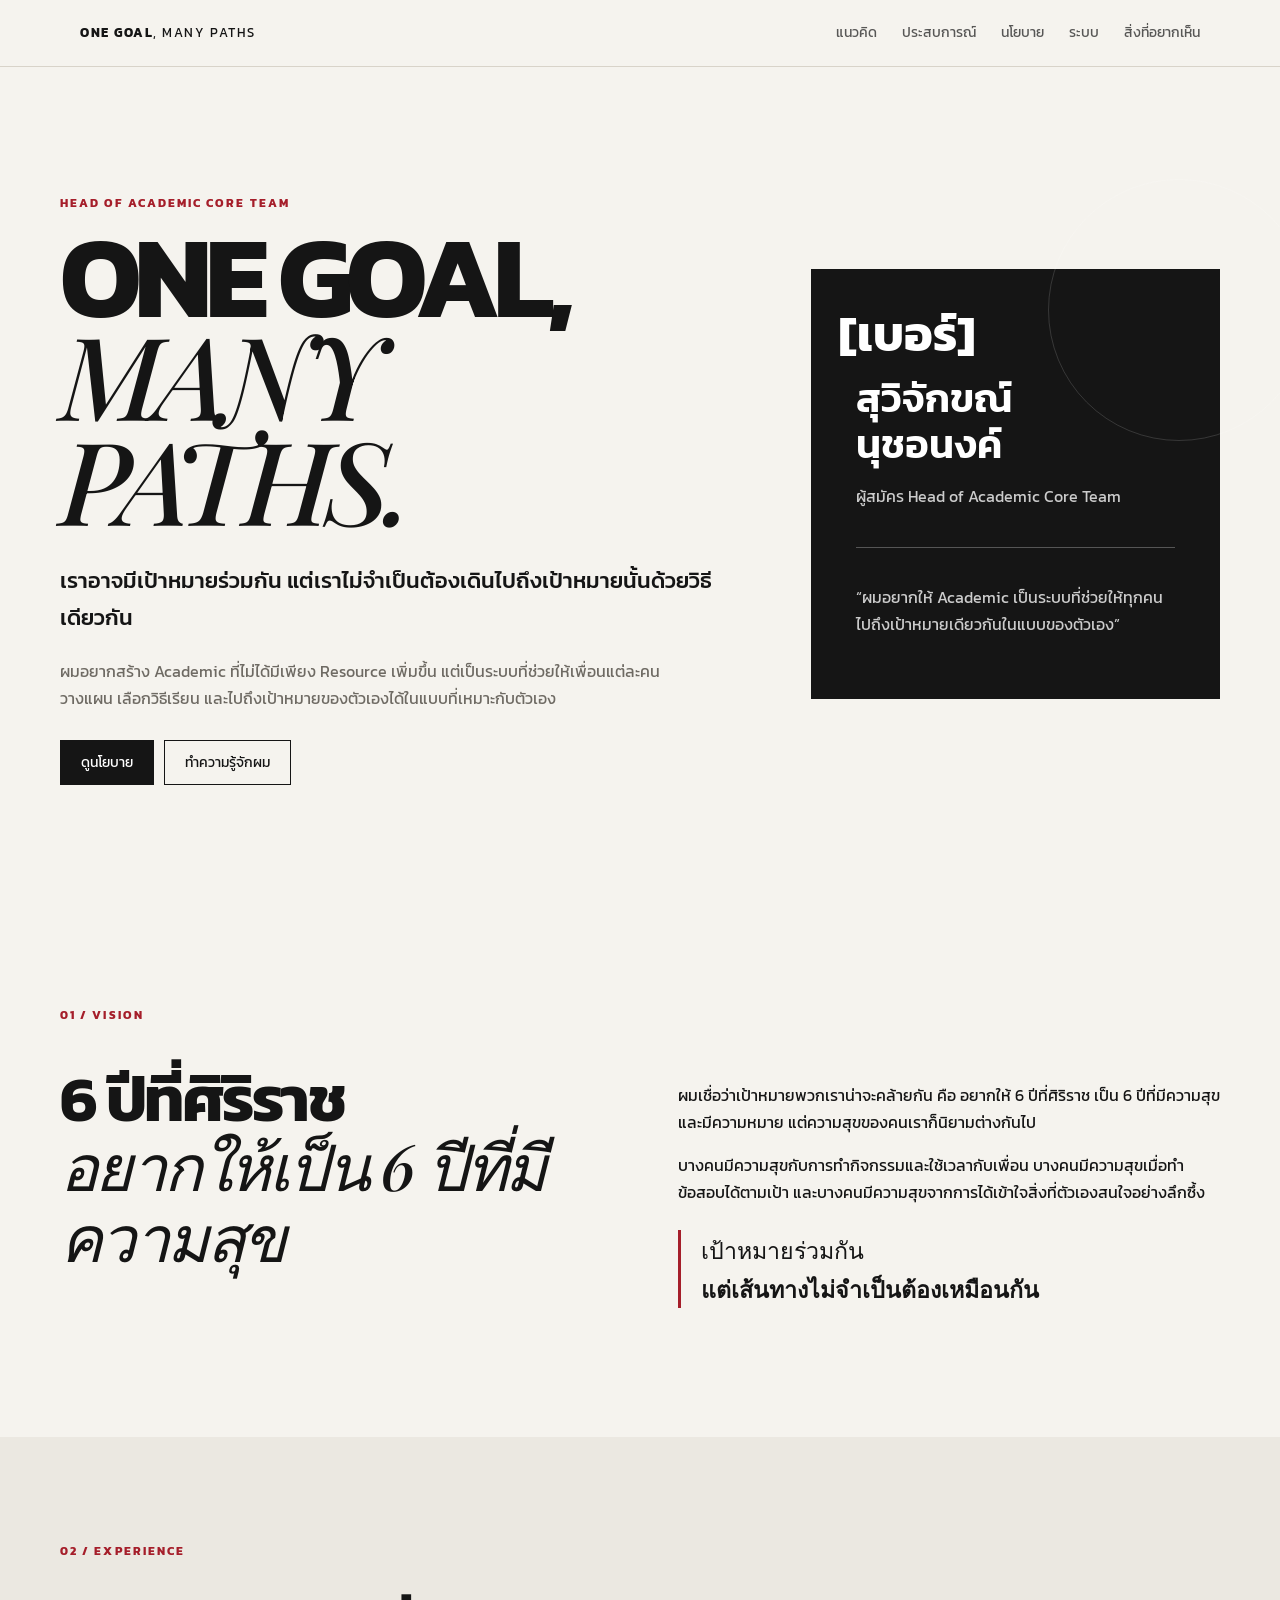
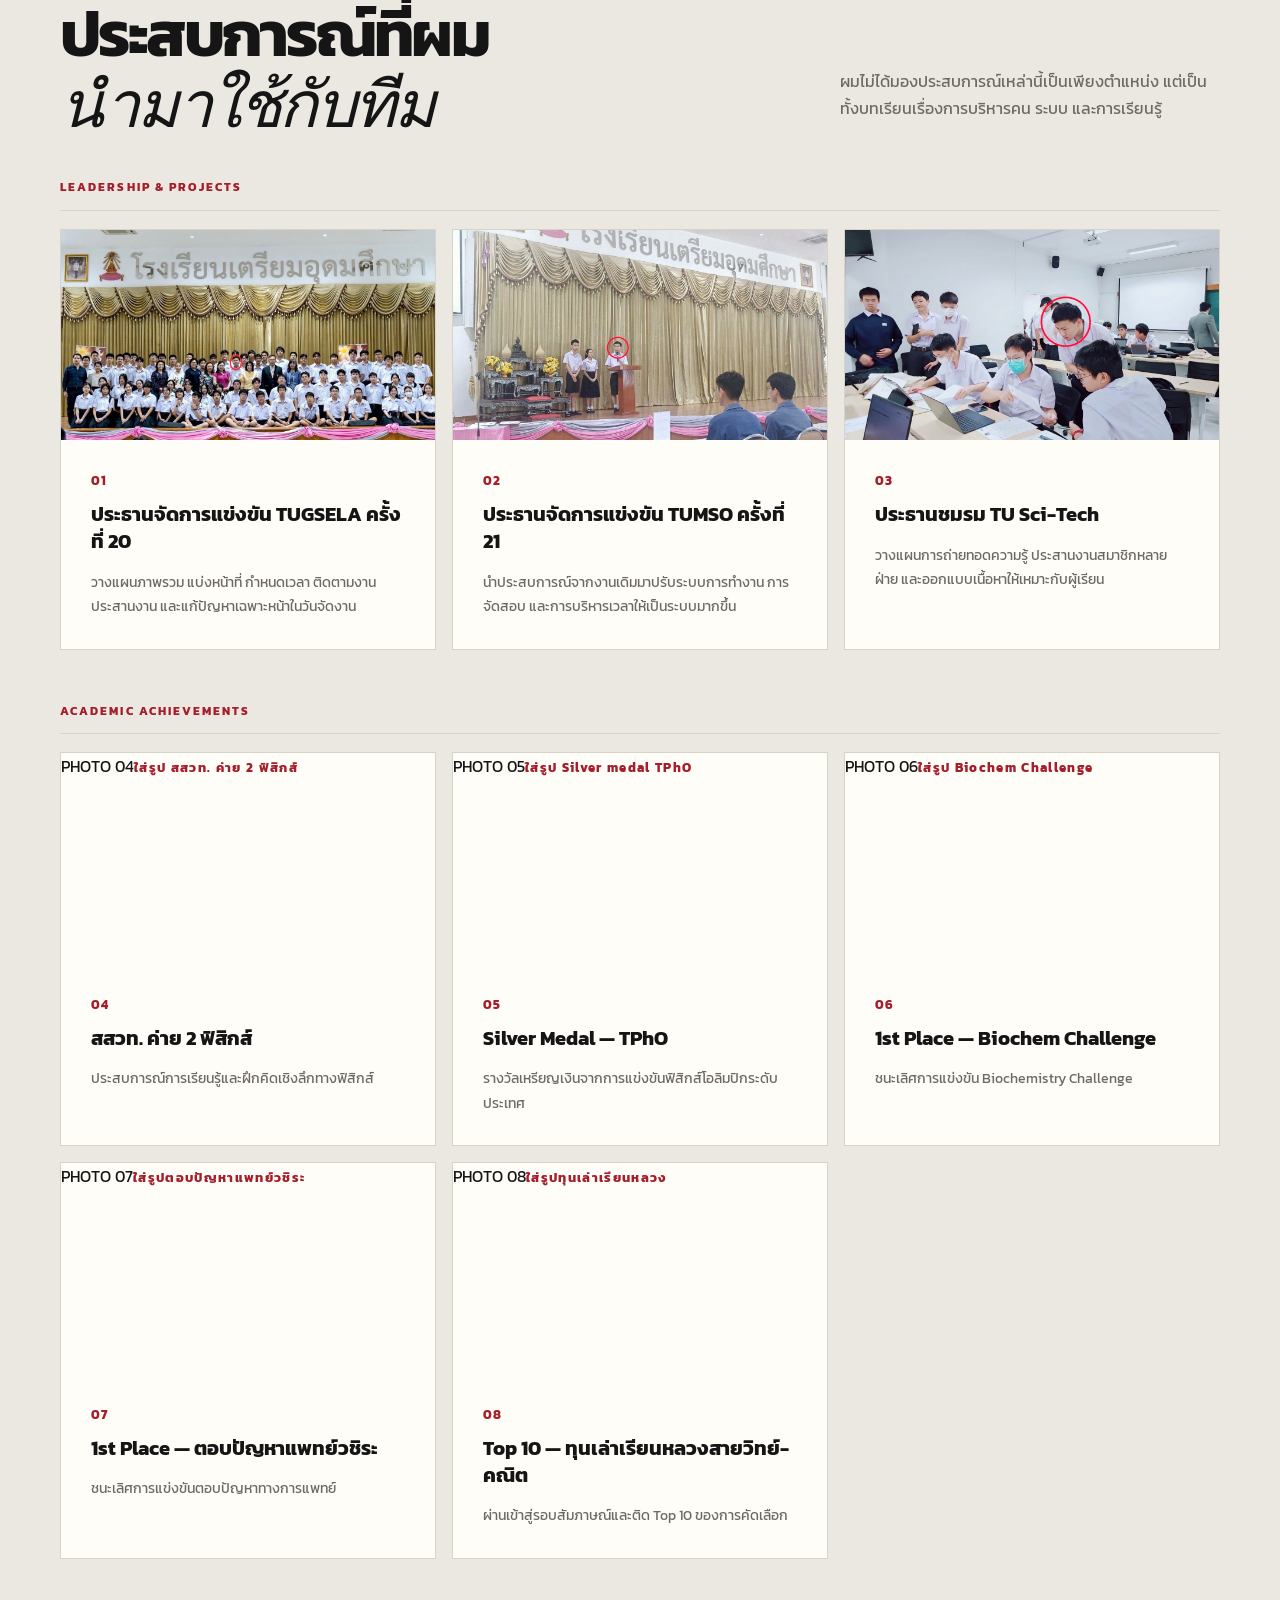
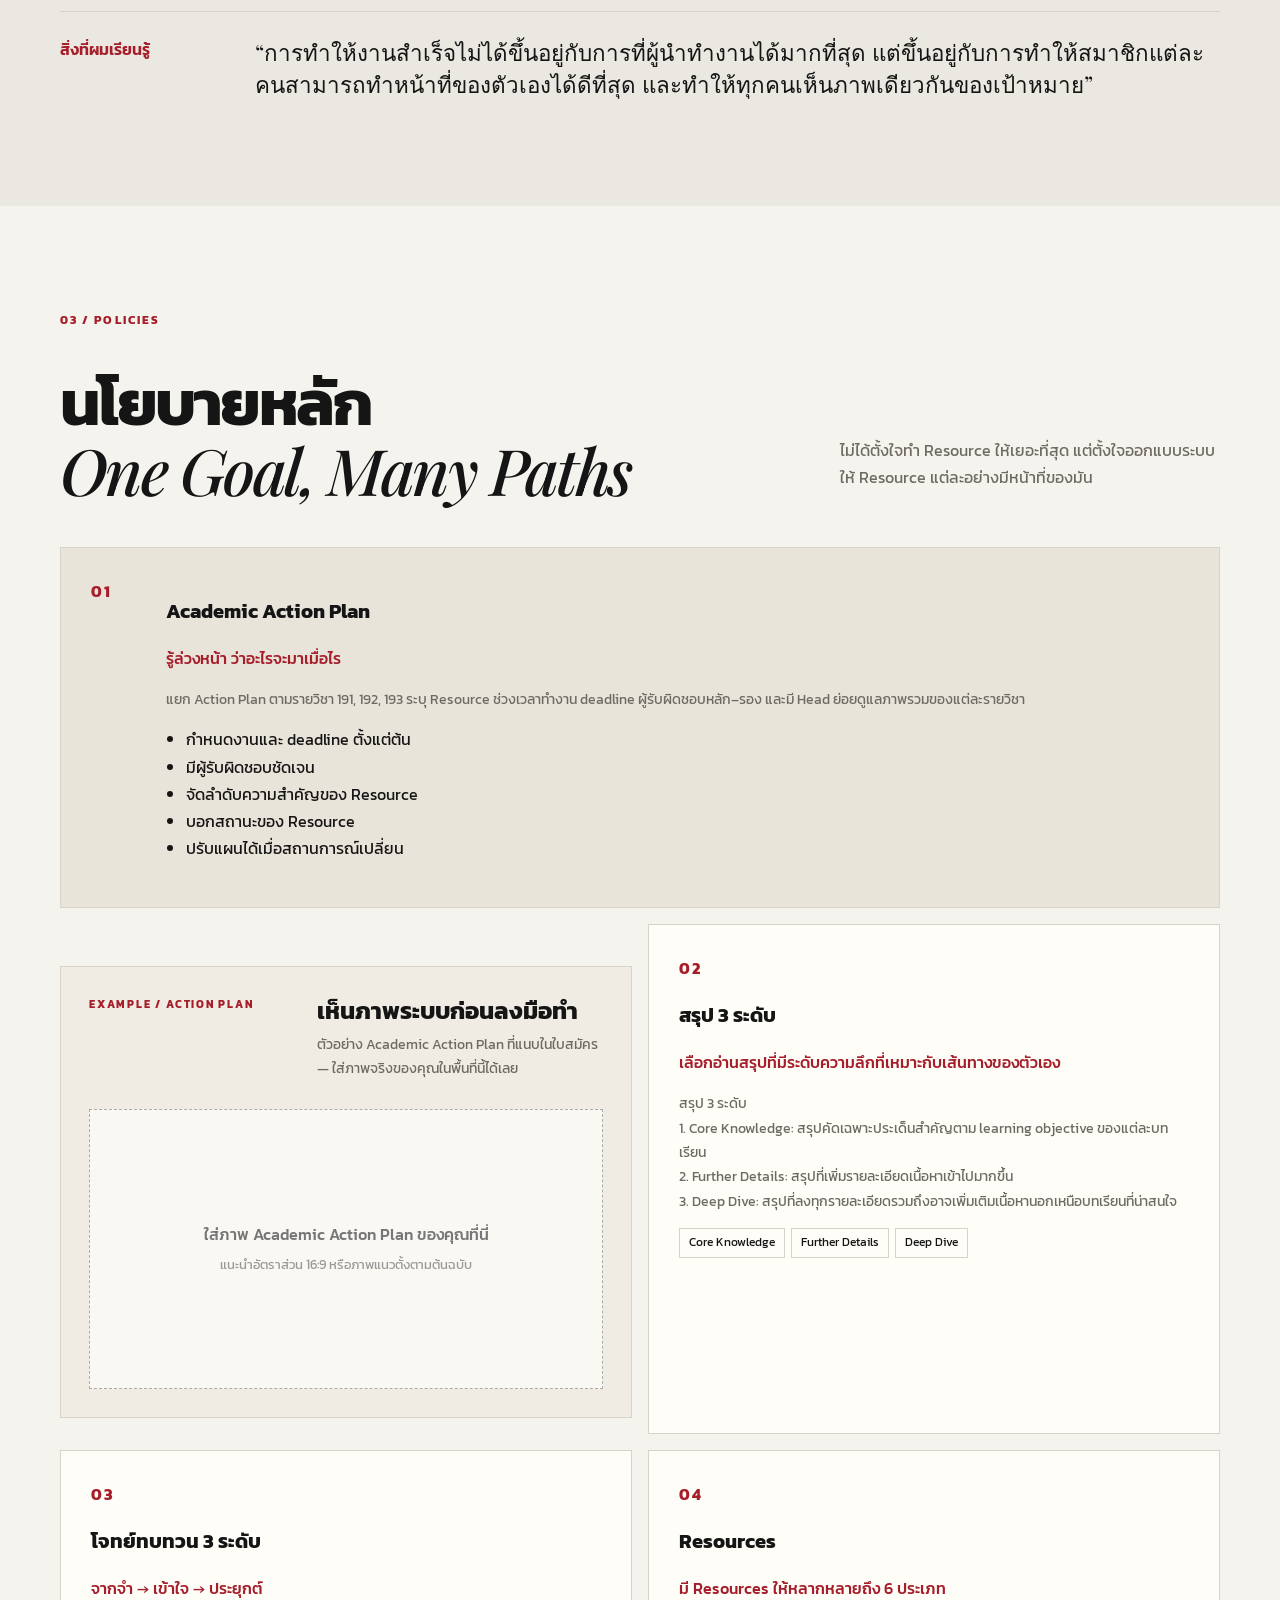
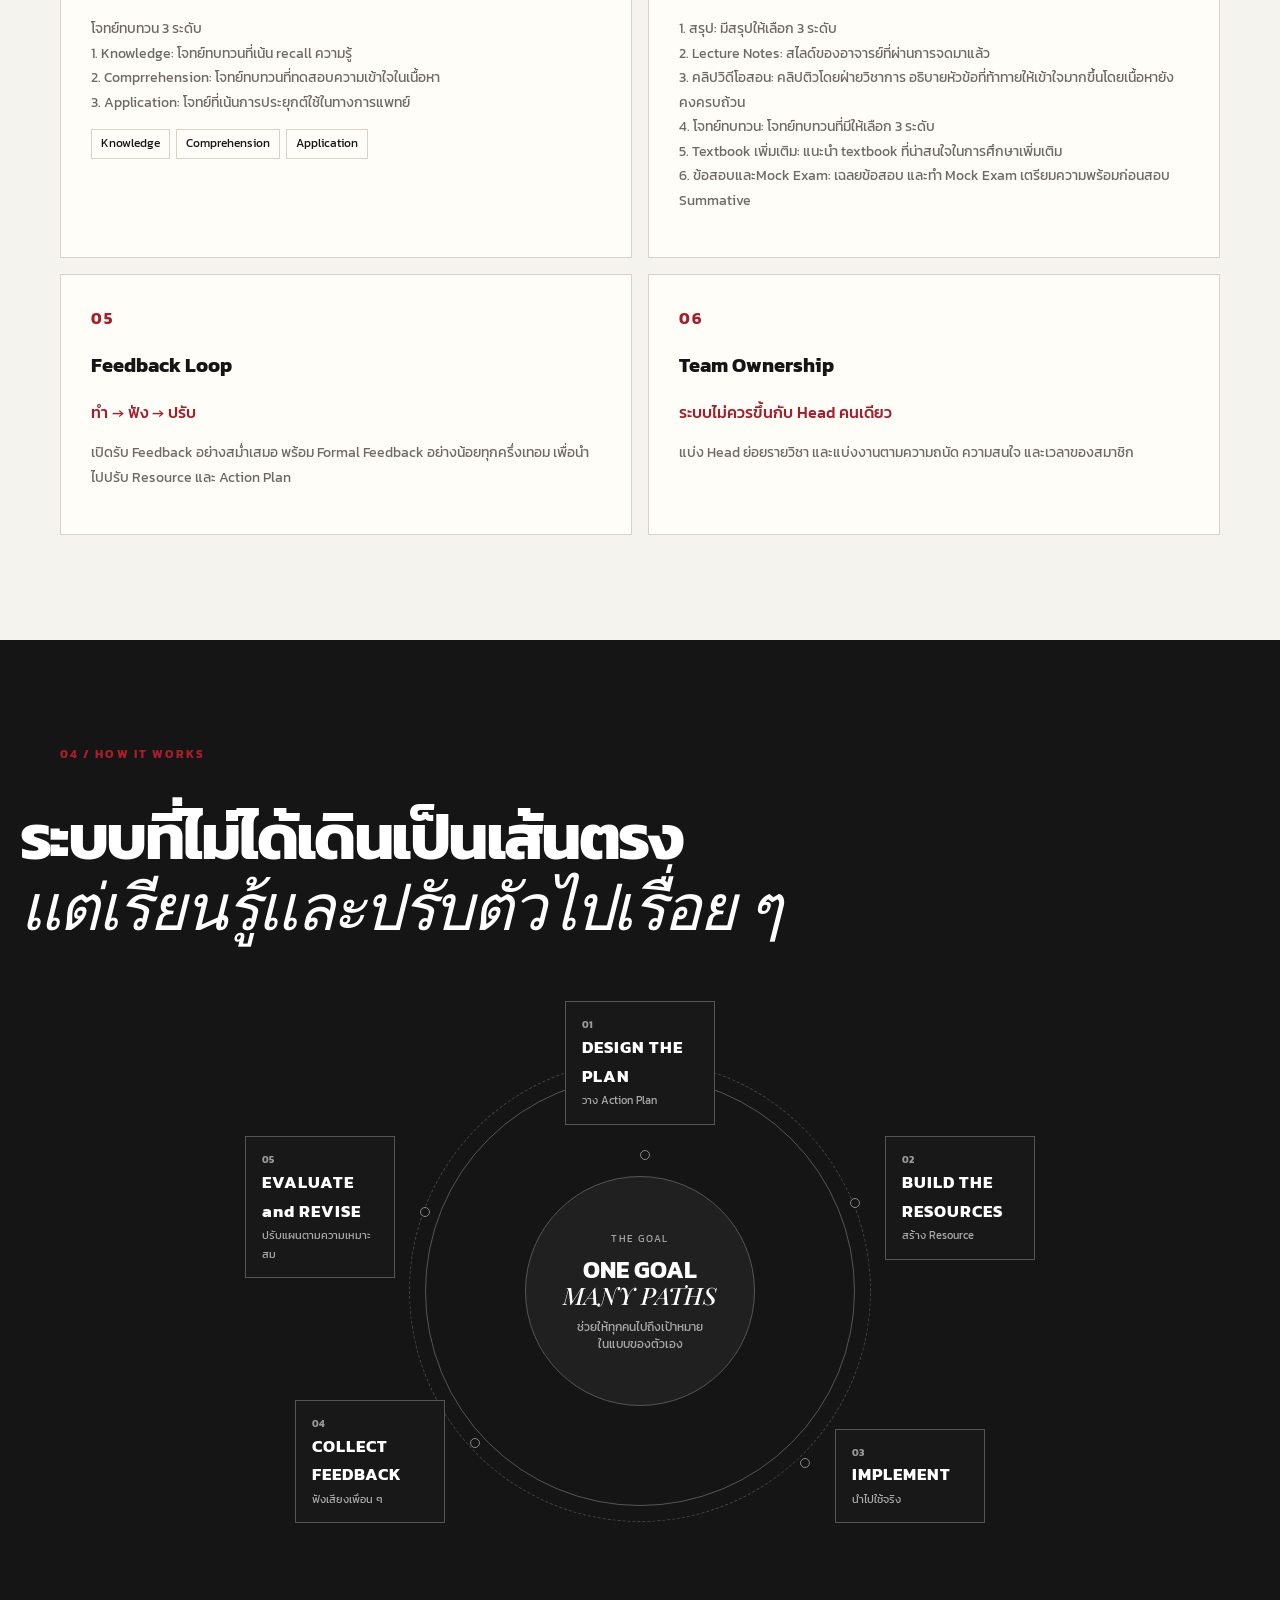
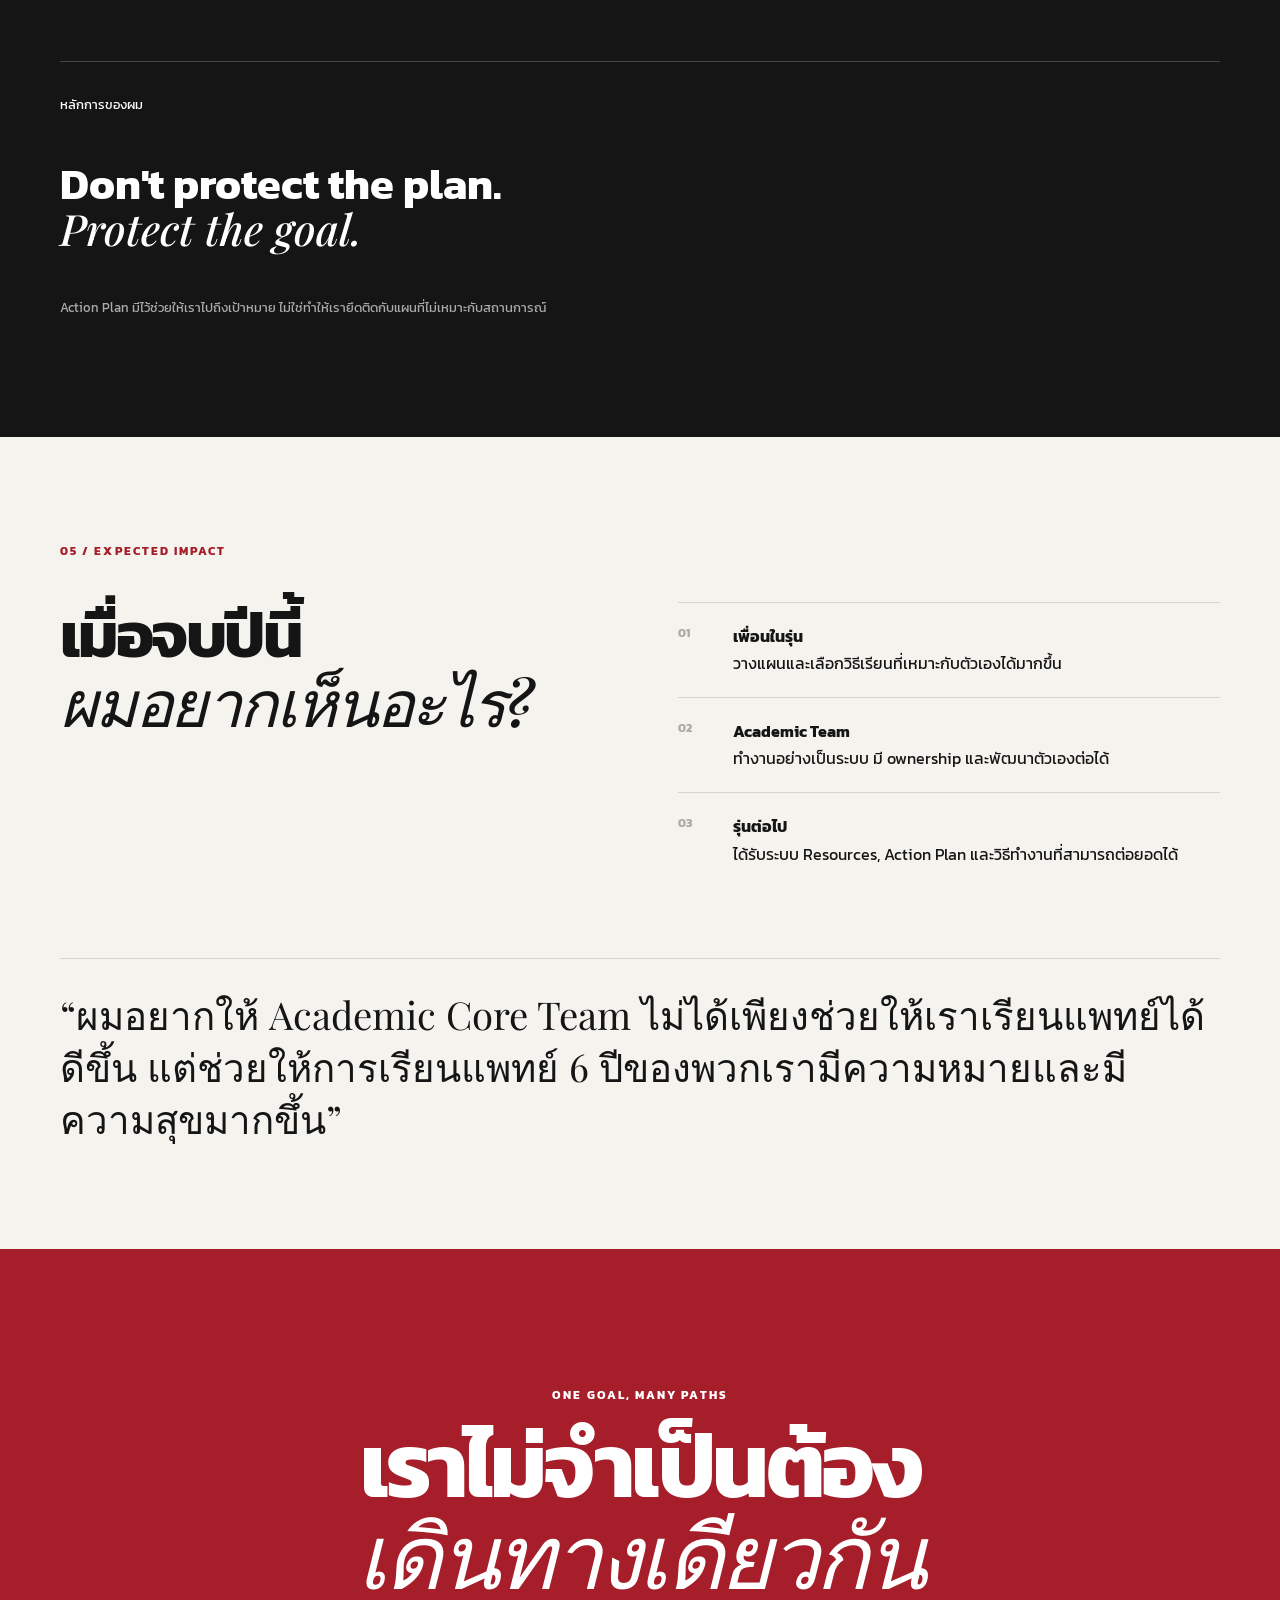
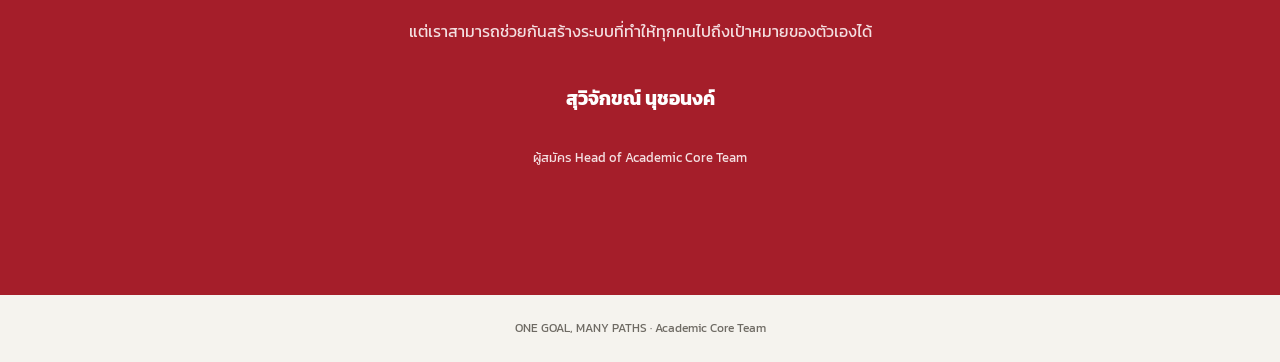
==== index.html @ 9f5a6733 "Update index.html" ====
<!doctype html>
<html lang="th">
<head>
<meta charset="utf-8"><meta name="viewport" content="width=device-width,initial-scale=1">
<title>ONE GOAL, MANY PATHS — Academic Core Team</title>
<link rel="stylesheet" href="style.css">
</head>
<body>
<header class="nav"><div class="navin">
<a class="brand" href="#top">ONE GOAL<span>, MANY PATHS</span></a>
<button class="menu">☰</button>
<nav><a href="#vision">แนวคิด</a><a href="#experience">ประสบการณ์</a><a href="#policies">นโยบาย</a><a href="#system">ระบบ</a><a href="#impact">สิ่งที่อยากเห็น</a></nav>
</div></header>

<section class="hero" id="top"><div class="hero-grid">
<div><p class="eyebrow">HEAD OF ACADEMIC CORE TEAM</p>
<h1>ONE GOAL,<br><em>MANY PATHS.</em></h1>
<p class="lead">เราอาจมีเป้าหมายร่วมกัน แต่เราไม่จำเป็นต้องเดินไปถึงเป้าหมายนั้นด้วยวิธีเดียวกัน</p>
<p class="muted">ผมอยากสร้าง Academic ที่ไม่ได้มีเพียง Resource เพิ่มขึ้น แต่เป็นระบบที่ช่วยให้เพื่อนแต่ละคนวางแผน เลือกวิธีเรียน และไปถึงเป้าหมายของตัวเองได้ในแบบที่เหมาะกับตัวเอง</p>
<div class="actions"><a class="btn dark" href="#policies">ดูนโยบาย</a><a class="btn" href="#experience">ทำความรู้จักผม</a></div></div>
<div class="hero-card"><div class="num">[เบอร์]</div><div class="name">สุวิจักขณ์<br>นุชอนงค์</div><p>ผู้สมัคร Head of Academic Core Team</p><hr><p>“ผมอยากให้ Academic เป็นระบบที่ช่วยให้ทุกคนไปถึงเป้าหมายเดียวกันในแบบของตัวเอง”</p></div>
</div></section>

<section class="section" id="vision"><div class="label">01 / VISION</div><div class="twocol">
<div><h2>6 ปีที่ศิริราช<br><em>อยากให้เป็น 6 ปีที่มีความสุข</em></h2></div>
<div><p>ผมเชื่อว่าเป้าหมายพวกเราน่าจะคล้ายกัน คือ อยากให้ 6 ปีที่ศิริราช เป็น 6 ปีที่มีความสุขและมีความหมาย แต่ความสุขของคนเราก็นิยามต่างกันไป</p>
<p>บางคนมีความสุขกับการทำกิจกรรมและใช้เวลากับเพื่อน บางคนมีความสุขเมื่อทำข้อสอบได้ตามเป้า และบางคนมีความสุขจากการได้เข้าใจสิ่งที่ตัวเองสนใจอย่างลึกซึ้ง</p>
<blockquote>เป้าหมายร่วมกัน<br><strong>แต่เส้นทางไม่จำเป็นต้องเหมือนกัน</strong></blockquote></div></div></section>

<section class="section alt" id="experience"><div class="label">02 / EXPERIENCE</div><div class="head"><h2>ประสบการณ์ที่ผม<br><em>นำมาใช้กับทีม</em></h2><p>ผมไม่ได้มองประสบการณ์เหล่านี้เป็นเพียงตำแหน่ง แต่เป็นทั้งบทเรียนเรื่องการบริหารคน ระบบ และการเรียนรู้</p></div>
<div class="experience-group"><div class="group-title">LEADERSHIP &amp; PROJECTS</div><div class="cards experience-grid">
<article class="experience-card"><div class="experience-image"><img src="assets/tugsela.jpg" alt="TUGSELA 20"></div><div class="card-copy"><small>01</small><h3>ประธานจัดการแข่งขัน TUGSELA ครั้งที่ 20</h3><p>วางแผนภาพรวม แบ่งหน้าที่ กำหนดเวลา ติดตามงาน ประสานงาน และแก้ปัญหาเฉพาะหน้าในวันจัดงาน</p></div></article>
<article class="experience-card"><div class="experience-image"><img src="assets/tumso.jpg" alt="TUMSO 21"></div><div class="card-copy"><small>02</small><h3>ประธานจัดการแข่งขัน TUMSO ครั้งที่ 21</h3><p>นำประสบการณ์จากงานเดิมมาปรับระบบการทำงาน การจัดสอบ และการบริหารเวลาให้เป็นระบบมากขึ้น</p></div></article>
<article class="experience-card"><div class="experience-image"><img src="assets/scitech.jpg" alt="TU Sci-Tech"></div><div class="card-copy"><small>03</small><h3>ประธานชมรม TU Sci-Tech</h3><p>วางแผนการถ่ายทอดความรู้ ประสานงานสมาชิกหลายฝ่าย และออกแบบเนื้อหาให้เหมาะกับผู้เรียน</p></div></article>
</div></div>
<div class="experience-group"><div class="group-title">ACADEMIC ACHIEVEMENTS</div><div class="cards experience-grid academic-grid">
<article class="experience-card"><div class="experience-image">PHOTO 04<small>ใส่รูป สสวท. ค่าย 2 ฟิสิกส์</small></div><div class="card-copy"><small>04</small><h3>สสวท. ค่าย 2 ฟิสิกส์</h3><p>ประสบการณ์การเรียนรู้และฝึกคิดเชิงลึกทางฟิสิกส์</p></div></article>
<article class="experience-card"><div class="experience-image">PHOTO 05<small>ใส่รูป Silver medal TPhO</small></div><div class="card-copy"><small>05</small><h3>Silver Medal — TPhO</h3><p>รางวัลเหรียญเงินจากการแข่งขันฟิสิกส์โอลิมปิกระดับประเทศ</p></div></article>
<article class="experience-card"><div class="experience-image">PHOTO 06<small>ใส่รูป Biochem Challenge</small></div><div class="card-copy"><small>06</small><h3>1st Place — Biochem Challenge</h3><p>ชนะเลิศการแข่งขัน Biochemistry Challenge</p></div></article>
<article class="experience-card"><div class="experience-image">PHOTO 07<small>ใส่รูปตอบปัญหาแพทย์วชิระ</small></div><div class="card-copy"><small>07</small><h3>1st Place — ตอบปัญหาแพทย์วชิระ</h3><p>ชนะเลิศการแข่งขันตอบปัญหาทางการแพทย์</p></div></article>
<article class="experience-card"><div class="experience-image">PHOTO 08<small>ใส่รูปทุนเล่าเรียนหลวง</small></div><div class="card-copy"><small>08</small><h3>Top 10 — ทุนเล่าเรียนหลวงสายวิทย์-คณิต</h3><p>ผ่านเข้าสู่รอบสัมภาษณ์และติด Top 10 ของการคัดเลือก</p></div></article>
</div></div>
<div class="lesson"><span>สิ่งที่ผมเรียนรู้</span><p>“การทำให้งานสำเร็จไม่ได้ขึ้นอยู่กับการที่ผู้นำทำงานได้มากที่สุด แต่ขึ้นอยู่กับการทำให้สมาชิกแต่ละคนสามารถทำหน้าที่ของตัวเองได้ดีที่สุด และทำให้ทุกคนเห็นภาพเดียวกันของเป้าหมาย”</p></div>
</section>

<section class="section" id="policies"><div class="label">03 / POLICIES</div><div class="head"><h2>นโยบายหลัก<br><em>One Goal, Many Paths</em></h2><p>ไม่ได้ตั้งใจทำ Resource ให้เยอะที่สุด แต่ตั้งใจออกแบบระบบให้ Resource แต่ละอย่างมีหน้าที่ของมัน</p></div>
<div class="policies">
<article class="wide"><b>01</b><div><h3>Academic Action Plan</h3><strong>รู้ล่วงหน้า ว่าอะไรจะมาเมื่อไร</strong><p>แยก Action Plan ตามรายวิชา 191, 192, 193 ระบุ Resource ช่วงเวลาทำงาน deadline ผู้รับผิดชอบหลัก–รอง และมี Head ย่อยดูแลภาพรวมของแต่ละรายวิชา</p><ul><li>กำหนดงานและ deadline ตั้งแต่ต้น</li><li>มีผู้รับผิดชอบชัดเจน</li><li>จัดลำดับความสำคัญของ Resource</li><li>บอกสถานะของ Resource</li><li>ปรับแผนได้เมื่อสถานการณ์เปลี่ยน</li></ul></div></article>
<div class="action-plan-showcase"><div class="showcase-label">EXAMPLE / ACTION PLAN</div><div><h3>เห็นภาพระบบก่อนลงมือทำ</h3><p>ตัวอย่าง Academic Action Plan ที่แนบในใบสมัคร — ใส่ภาพจริงของคุณในพื้นที่นี้ได้เลย</p></div><div class="action-plan-placeholder"><span>ใส่ภาพ Academic Action Plan ของคุณที่นี่</span><small>แนะนำอัตราส่วน 16:9 หรือภาพแนวตั้งตามต้นฉบับ</small></div></div>
<article><b>02</b><h3>สรุป 3 ระดับ</h3><strong>เลือกอ่านสรุปที่มีระดับความลึกที่เหมาะกับเส้นทางของตัวเอง</strong><p>สรุป 3 ระดับ<br>1. Core Knowledge: สรุปคัดเฉพาะประเด็นสำคัญตาม learning objective ของแต่ละบทเรียน<br>2. Further Details: สรุปที่เพิ่มรายละเอียดเนื้อหาเข้าไปมากขึ้น<br>3. Deep Dive: สรุปที่ลงทุกรายละเอียดรวมถึงอาจเพิ่มเติมเนื้อหานอกเหนือบทเรียนที่น่าสนใจ</p><div class="tags"><span>Core Knowledge</span><span>Further Details</span><span>Deep Dive</span></div></article>
<article><b>03</b><h3>โจทย์ทบทวน 3 ระดับ</h3><strong>จากจำ → เข้าใจ → ประยุกต์</strong><p>โจทย์ทบทวน 3 ระดับ<br>1. Knowledge: โจทย์ทบทวนที่เน้น recall ความรู้<br>2. Comprrehension: โจทย์ทบทวนที่ทดสอบความเข้าใจในเนื้อหา<br>3. Application: โจทย์ที่เน้นการประยุกต์ใช้ในทางการแพทย์</p><div class="tags"><span>Knowledge</span><span>Comprehension</span><span>Application</span></div></article>
<article><b>04</b><h3>Resources</h3><strong>มี Resources ให้หลากหลายถึง 6 ประเภท</strong><p>1. สรุป: มีสรุปให้เลือก 3 ระดับ<br>2. Lecture Notes: สไลด์ของอาจารย์ที่ผ่านการจดมาแล้ว<br>3. คลิปวิดีโอสอน: คลิปติวโดยฝ่ายวิชาการ อธิบายหัวข้อที่ท้าทายให้เข้าใจมากขึ้นโดยเนื้อหายังคงครบถ้วน<br>4. โจทย์ทบทวน: โจทย์ทบทวนที่มีให้เลือก 3 ระดับ<br>5. Textbook เพิ่มเติม: แนะนำ textbook ที่น่าสนใจในการศึกษาเพิ่มเติม<br>6. ข้อสอบและMock Exam: เฉลยข้อสอบ และทำ Mock Exam เตรียมความพร้อมก่อนสอบ Summative</p></article>
<article><b>05</b><h3>Feedback Loop</h3><strong>ทำ → ฟัง → ปรับ</strong><p>เปิดรับ Feedback อย่างสม่ำเสมอ พร้อม Formal Feedback อย่างน้อยทุกครึ่งเทอม เพื่อนำไปปรับ Resource และ Action Plan</p></article>
<article><b>06</b><h3>Team Ownership</h3><strong>ระบบไม่ควรขึ้นกับ Head คนเดียว</strong><p>แบ่ง Head ย่อยรายวิชา และแบ่งงานตามความถนัด ความสนใจ และเวลาของสมาชิก</p></article>
</div></section>

<section class="section dark" id="system"><div class="label">04 / HOW IT WORKS</div><h2>ระบบที่ไม่ได้เดินเป็นเส้นตรง<br><em>แต่เรียนรู้และปรับตัวไปเรื่อย ๆ</em></h2>
<div class="system-loop"><div class="loop-ring"></div><div class="loop-center"><small>THE GOAL</small><strong>ONE GOAL<br><em>MANY PATHS</em></strong><span>ช่วยให้ทุกคนไปถึงเป้าหมาย<br>ในแบบของตัวเอง</span></div>
<div class="loop-node n1"><b>01</b><strong>DESIGN THE PLAN</strong><span>วาง Action Plan</span></div><div class="loop-node n2"><b>02</b><strong>BUILD THE RESOURCES</strong><span>สร้าง Resource</span></div><div class="loop-node n3"><b>03</b><strong>IMPLEMENT</strong><span>นำไปใช้จริง</span></div><div class="loop-node n4"><b>04</b><strong>COLLECT FEEDBACK</strong><span>ฟังเสียงเพื่อน ๆ</span></div><div class="loop-node n5"><b>05</b><strong>EVALUATE and REVISE</strong><span>ปรับแผนตามความเหมาะสม</span></div></div>
<div class="principle"><small>หลักการของผม</small><h3>Don't protect the plan.<br><em>Protect the goal.</em></h3><p>Action Plan มีไว้ช่วยให้เราไปถึงเป้าหมาย ไม่ใช่ทำให้เรายึดติดกับแผนที่ไม่เหมาะกับสถานการณ์</p></div></section>

<section class="section" id="impact"><div class="label">05 / EXPECTED IMPACT</div><div class="twocol"><div><h2>เมื่อจบปีนี้<br><em>ผมอยากเห็นอะไร?</em></h2></div>
<div class="impacts"><div><b>01</b><p><strong>เพื่อนในรุ่น</strong><br>วางแผนและเลือกวิธีเรียนที่เหมาะกับตัวเองได้มากขึ้น</p></div><div><b>02</b><p><strong>Academic Team</strong><br>ทำงานอย่างเป็นระบบ มี ownership และพัฒนาตัวเองต่อได้</p></div><div><b>03</b><p><strong>รุ่นต่อไป</strong><br>ได้รับระบบ Resources, Action Plan และวิธีทำงานที่สามารถต่อยอดได้</p></div></div></div>
<div class="closing">“ผมอยากให้ Academic Core Team ไม่ได้เพียงช่วยให้เราเรียนแพทย์ได้ดีขึ้น แต่ช่วยให้การเรียนแพทย์ 6 ปีของพวกเรามีความหมายและมีความสุขมากขึ้น”</div></section>

<section class="cta"><p class="eyebrow">ONE GOAL, MANY PATHS</p><h2>เราไม่จำเป็นต้อง<br><em>เดินทางเดียวกัน</em></h2><p>แต่เราสามารถช่วยกันสร้างระบบที่ทำให้ทุกคนไปถึงเป้าหมายของตัวเองได้</p><strong>สุวิจักขณ์ นุชอนงค์</strong><br><small>ผู้สมัคร Head of Academic Core Team</small></section>
<footer>ONE GOAL, MANY PATHS · Academic Core Team</footer>
<script src="script.js"></script>
</body></html>
---- style.css ----
@import url('https://fonts.googleapis.com/css2?family=Kanit:wght@300;400;500;600;700&family=Playfair+Display:ital,wght@0,500;0,600;1,500&display=swap');
:root{--bg:#f5f3ee;--paper:#fffdf8;--ink:#151515;--muted:#6e6a63;--line:#d8d3c9;--red:#a51e2a;--dark:#151515;--max:1160px}*{box-sizing:border-box}html{scroll-behavior:smooth}body{margin:0;background:var(--bg);color:var(--ink);font-family:Kanit,sans-serif;line-height:1.7}a{text-decoration:none;color:inherit}.nav{position:sticky;top:0;z-index:20;background:#f5f3eeeF;backdrop-filter:blur(12px);border-bottom:1px solid var(--line)}.navin{height:66px;max-width:var(--max);margin:auto;padding:0 20px;display:flex;align-items:center;justify-content:space-between}.brand{font-size:.8rem;font-weight:700;letter-spacing:.12em}.brand span{font-weight:400}nav{display:flex;gap:25px;font-size:.85rem}nav a{opacity:.7}nav a:hover{opacity:1}.menu{display:none;border:0;background:none;font-size:1.4rem}.hero{min-height:calc(100vh - 66px);padding:70px 20px;display:flex;align-items:center}.hero-grid{max-width:var(--max);width:100%;margin:auto;display:grid;grid-template-columns:1.25fr .75fr;gap:70px;align-items:center}.eyebrow,.label{font-size:.72rem;letter-spacing:.18em;font-weight:700;color:var(--red)}h1{font-size:clamp(4rem,9vw,8.5rem);line-height:.84;letter-spacing:-.06em;margin:15px 0 28px}em{font-family:"Playfair Display",serif;font-weight:500}.lead{font-size:1.35rem;font-weight:500;max-width:680px}.muted{color:var(--muted);max-width:650px}.actions{display:flex;gap:10px;margin-top:28px}.btn{padding:10px 20px;border:1px solid var(--ink);font-size:.85rem}.btn.dark{background:var(--ink);color:white}.hero-card{background:var(--dark);color:#fff;padding:45px;min-height:430px;display:flex;flex-direction:column;justify-content:end;position:relative}.hero-card:before{content:"";position:absolute;width:260px;height:260px;border:1px solid #ffffff25;border-radius:50%;right:-90px;top:-90px}.num{position:absolute;top:25px;left:28px;font-size:3rem;font-weight:700}.name{font-size:2.5rem;line-height:1.15;font-weight:600}.hero-card p{color:#ccc}.hero-card hr{width:100%;border:0;border-top:1px solid #555;margin:20px 0}.section{padding:105px 20px}.section.alt{background:#ebe8e1}.section.dark{background:var(--dark);color:#fff}.label{max-width:var(--max);margin:0 auto 40px}.twocol{max-width:var(--max);margin:auto;display:grid;grid-template-columns:1fr 1fr;gap:75px}.twocol>div>p{max-width:620px}h2{font-size:clamp(2.5rem,5vw,5rem);line-height:1.04;letter-spacing:-.04em;margin:0}.twocol blockquote{font-family:"Playfair Display",serif;font-size:1.45rem;border-left:3px solid var(--red);padding-left:20px;margin-left:0}.head{max-width:var(--max);margin:0 auto 40px;display:flex;justify-content:space-between;gap:40px;align-items:end}.head>p{max-width:380px;color:var(--muted)}.cards,.policies{max-width:var(--max);margin:auto;display:grid;grid-template-columns:repeat(3,1fr);gap:16px}.cards article,.policies article{background:var(--paper);border:1px solid var(--line);padding:30px}.cards small,.policies b{color:var(--red);font-weight:700;letter-spacing:.1em}.cards h3,.policies h3{font-size:1.25rem;line-height:1.35}.cards p,.policies p{color:var(--muted);font-size:.9rem}.lesson{max-width:var(--max);margin:40px auto 0;border-top:1px solid var(--line);padding-top:24px;display:grid;grid-template-columns:170px 1fr;gap:25px}.lesson span{color:var(--red);font-weight:600}.lesson p{font-family:"Playfair Display",serif;font-size:1.4rem;line-height:1.45;margin:0}.policies{grid-template-columns:repeat(2,1fr)}.policies .wide{grid-column:span 2;display:grid;grid-template-columns:65px 1fr;gap:10px;background:#e9e4da}.policies strong{color:var(--red);font-weight:500}.policies ul{margin:15px 0;padding-left:20px}.tags{display:flex;flex-wrap:wrap;gap:6px;margin-top:15px}.tags span{border:1px solid var(--line);padding:4px 9px;font-size:.72rem}.dark h2{margin-bottom:40px}.flow{max-width:var(--max);margin:auto;display:flex;align-items:stretch;gap:8px}.flow>div{flex:1;border:1px solid #444;padding:22px;min-height:145px}.flow i{display:flex;align-items:center;color:#777;font-style:normal}.flow b,.impacts b{color:#aaa;font-size:.75rem}.flow h3{margin:8px 0 0}.flow p,.principle p{color:#aaa;font-size:.82rem}.principle{max-width:var(--max);margin:60px auto 0;border-top:1px solid #444;padding-top:28px}.principle h3{font-size:2.7rem;line-height:1.05}.impacts>div{border-top:1px solid var(--line);padding:20px 0;display:grid;grid-template-columns:45px 1fr;gap:10px}.impacts p{margin:0}.closing{max-width:var(--max);margin:70px auto 0;border-top:1px solid var(--line);padding-top:30px;font-family:"Playfair Display",serif;font-size:clamp(1.6rem,3vw,2.7rem);line-height:1.35}.cta{background:var(--red);color:#fff;text-align:center;padding:125px 20px}.cta .eyebrow{color:#fff}.cta h2{font-size:clamp(3rem,7vw,7rem);line-height:.95;margin:18px 0}.cta p:not(.eyebrow){max-width:650px;margin:auto;color:#f4dfe1}.cta strong{display:block;margin-top:38px;font-size:1.2rem}.cta small{color:#f4dfe1}footer{padding:24px;text-align:center;color:var(--muted);font-size:.72rem}@media(max-width:800px){nav{display:none}.menu{display:block}.hero-grid,.twocol{grid-template-columns:1fr;gap:40px}.cards,.policies{grid-template-columns:1fr}.policies .wide{grid-column:span 1}.flow{flex-direction:column}.flow i{justify-content:center;transform:rotate(90deg);height:15px}.head{display:block}.lesson{grid-template-columns:1fr}.section{padding:80px 18px}.hero{padding:55px 18px}}
/* Experience image placeholders */
.experience-group{max-width:var(--max);margin:0 auto 52px}.group-title{font-size:.72rem;letter-spacing:.18em;font-weight:700;color:var(--red);border-bottom:1px solid var(--line);padding-bottom:12px;margin-bottom:18px}.experience-grid{grid-template-columns:repeat(3,1fr)}.academic-grid{grid-template-columns:repeat(3,1fr)}.experience-card{padding:0!important;overflow:hidden;display:flex;flex-direction:column}.photo-placeholder{aspect-ratio:16/9;background:linear-gradient(135deg,#ddd8ce,#f7f4ee);border-bottom:1px solid var(--line);display:flex;align-items:center;justify-content:center;flex-direction:column;color:#777;font-size:.7rem;letter-spacing:.15em;font-weight:700;text-align:center}.photo-placeholder small{display:block;font-size:.68rem;letter-spacing:0;margin-top:6px;color:#999;font-weight:400}.card-copy{padding:26px 30px 30px}.card-copy h3{margin:8px 0}.card-copy p{margin-bottom:0}.academic-grid .experience-card:nth-child(4){grid-column:1}.academic-grid .experience-card:nth-child(5){grid-column:2}.action-plan-showcase{max-width:var(--max);margin:42px auto 16px;border:1px solid var(--line);background:#f0ece4;padding:28px;display:grid;grid-template-columns:.7fr 1fr;gap:10px 28px}.showcase-label{color:var(--red);font-size:.7rem;font-weight:700;letter-spacing:.16em}.action-plan-showcase h3{margin:0 0 4px;font-size:1.5rem}.action-plan-showcase p{margin:0;color:var(--muted);font-size:.9rem}.action-plan-placeholder{grid-column:1/-1;margin-top:18px;min-height:280px;border:1px dashed #aaa;background:#faf8f3;display:flex;align-items:center;justify-content:center;flex-direction:column;text-align:center;color:#777}.action-plan-placeholder span{font-size:1rem;font-weight:500}.action-plan-placeholder small{margin-top:5px;color:#999}
.experience-image {
    width: 100%;
    aspect-ratio: 16 / 9;
    overflow: hidden;
}

.experience-image img {
    width: 100%;
    height: 100%;
    display: block;
    object-fit: cover;
}

/* Continuous system loop */
.system-loop{max-width:900px;height:620px;margin:10px auto 0;position:relative}.loop-ring{position:absolute;width:430px;height:430px;border:1px solid #555;border-radius:50%;left:50%;top:50%;transform:translate(-50%,-50%)}.loop-ring:before{content:"";position:absolute;inset:-17px;border:1px dashed #444;border-radius:50%}.loop-center{position:absolute;left:50%;top:50%;transform:translate(-50%,-50%);width:230px;height:230px;border-radius:50%;background:#202020;border:1px solid #555;display:flex;align-items:center;justify-content:center;flex-direction:column;text-align:center;padding:20px}.loop-center small{color:#aaa;letter-spacing:.16em;font-size:.62rem}.loop-center strong{font-size:1.5rem;line-height:1.05;margin:10px 0}.loop-center span{color:#aaa;font-size:.72rem;line-height:1.45}.loop-node{position:absolute;width:150px;min-height:92px;border:1px solid #555;background:#181818;padding:14px 16px;display:flex;flex-direction:column}.loop-node b{font-size:.65rem;color:#999}.loop-node strong{font-size:1.05rem;letter-spacing:.06em}.loop-node span{font-size:.68rem;color:#aaa}.n1{left:50%;top:20px;transform:translateX(-50%)}.n2{right:55px;top:155px}.n3{right:105px;bottom:78px}.n4{left:105px;bottom:78px}.n5{left:55px;top:155px}
.loop-node:after{content:"";position:absolute;width:8px;height:8px;border:1px solid #888;border-radius:50%;background:var(--dark)}.n1:after{left:50%;bottom:-36px}.n2:after{left:-36px;top:50%}.n3:after{left:-36px;top:30%}.n4:after{right:-36px;top:30%}.n5:after{right:-36px;top:50%}
@media(max-width:800px){.experience-grid,.academic-grid{grid-template-columns:1fr}.academic-grid .experience-card:nth-child(4),.academic-grid .experience-card:nth-child(5){grid-column:auto}.action-plan-showcase{grid-template-columns:1fr}.system-loop{height:690px}.loop-ring{width:300px;height:300px}.loop-ring:before{inset:-12px}.loop-center{width:165px;height:165px}.loop-center strong{font-size:1.1rem}.loop-center span{font-size:.62rem}.loop-node{width:125px;min-height:78px;padding:10px 12px}.n1{top:20px}.n2{right:0;top:160px}.n3{right:5px;bottom:105px}.n4{left:5px;bottom:105px}.n5{left:0;top:160px}}
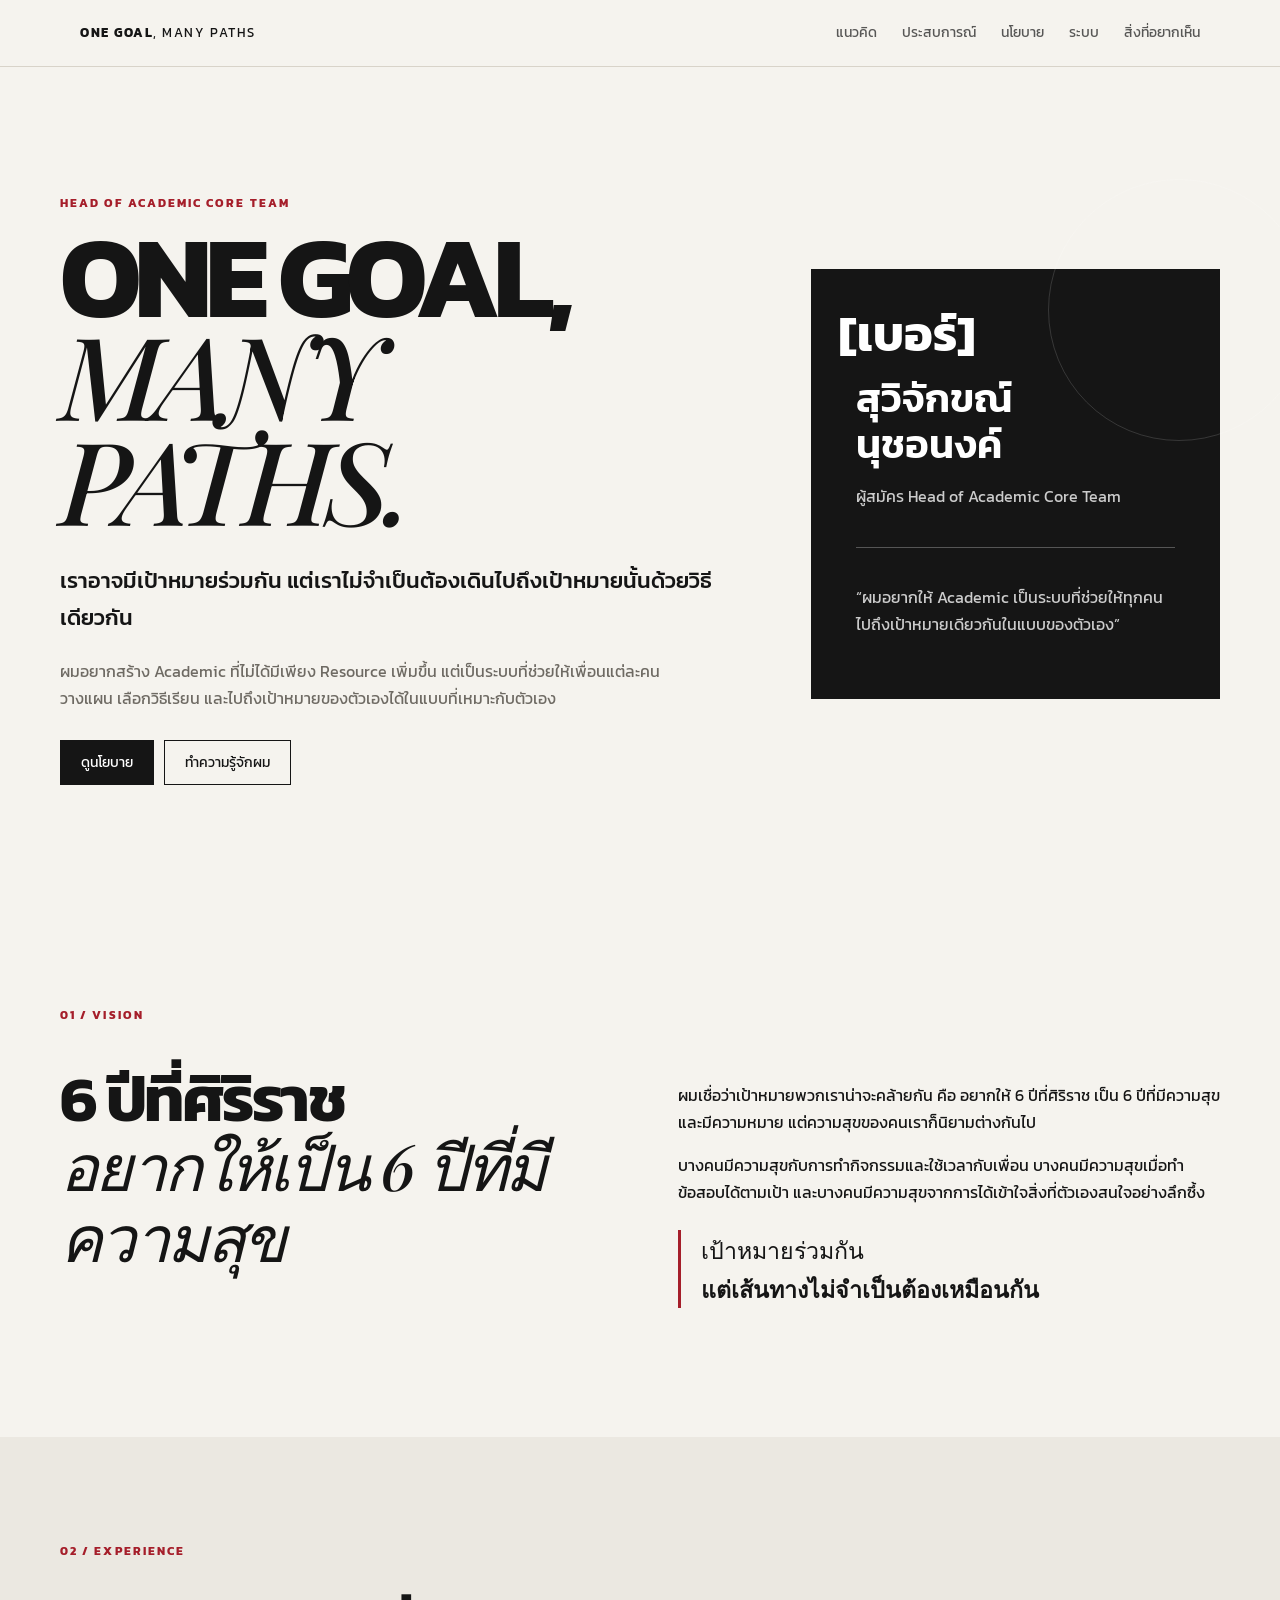
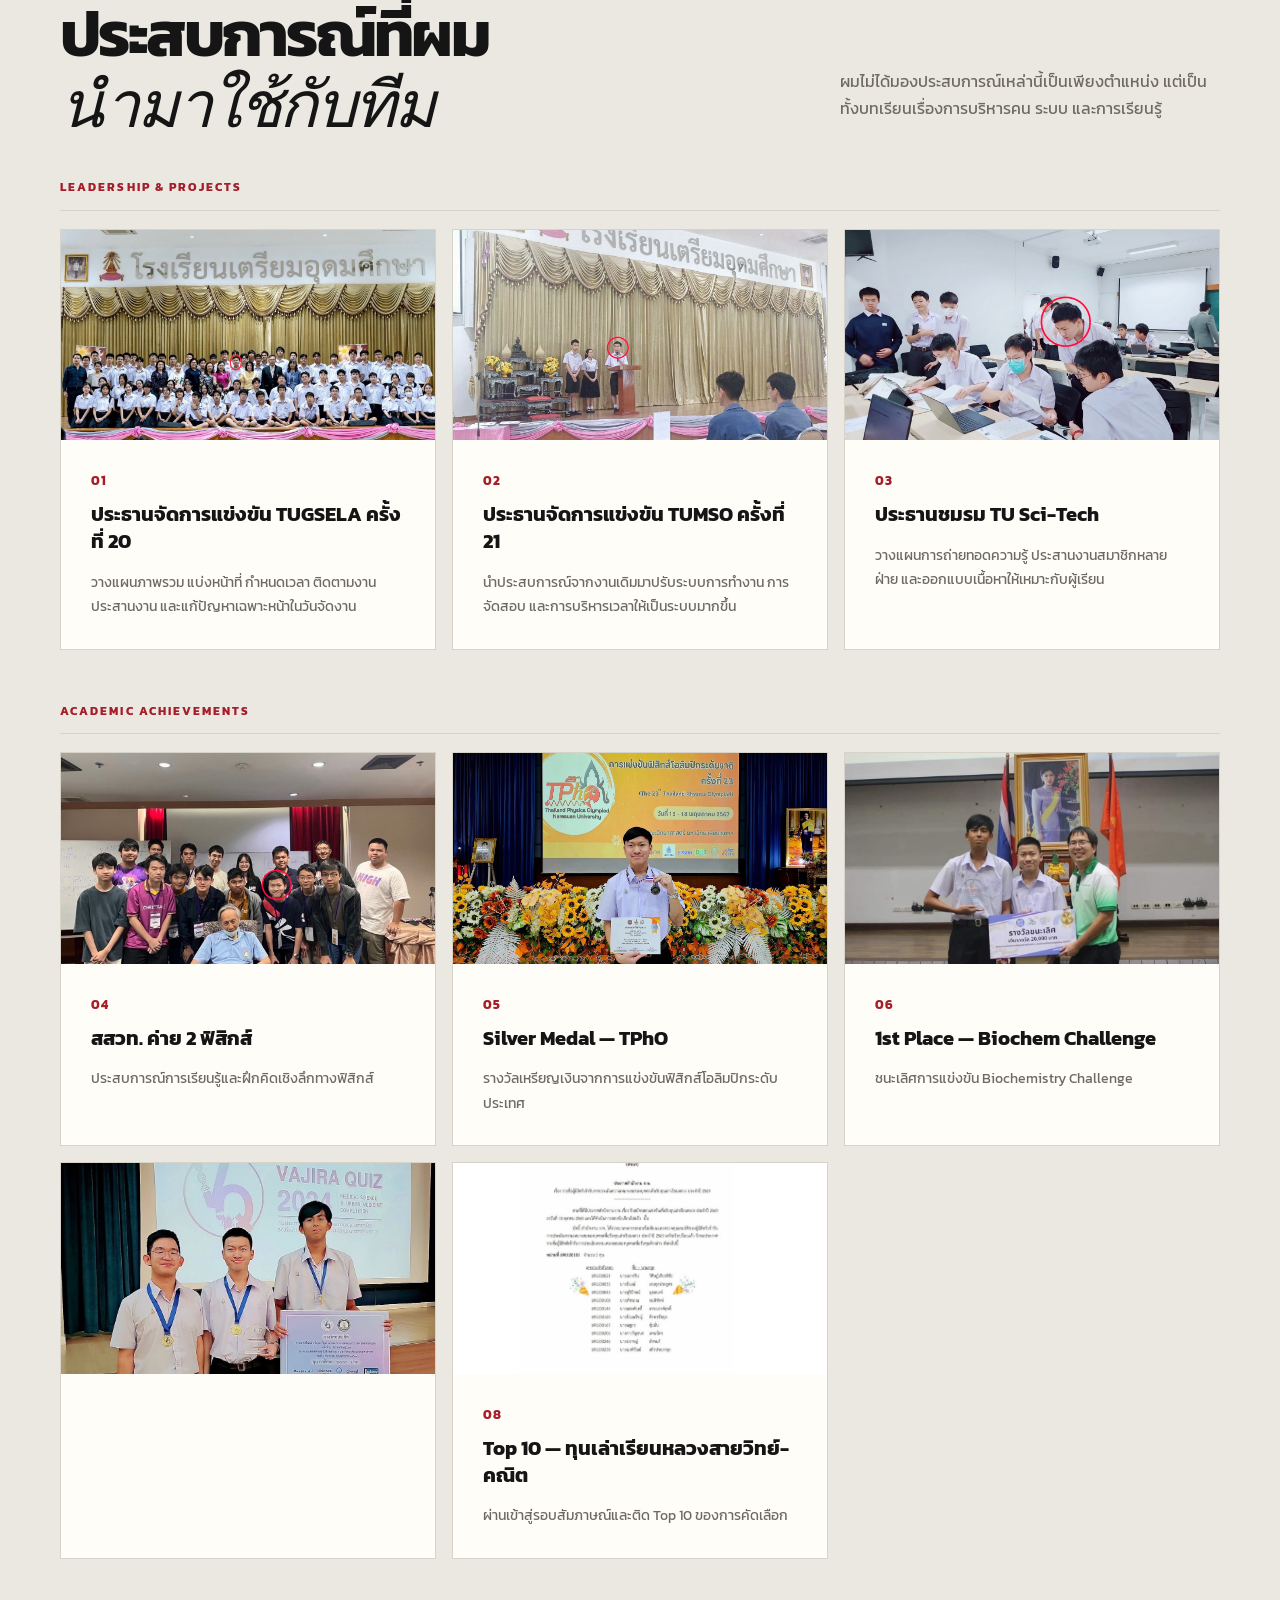
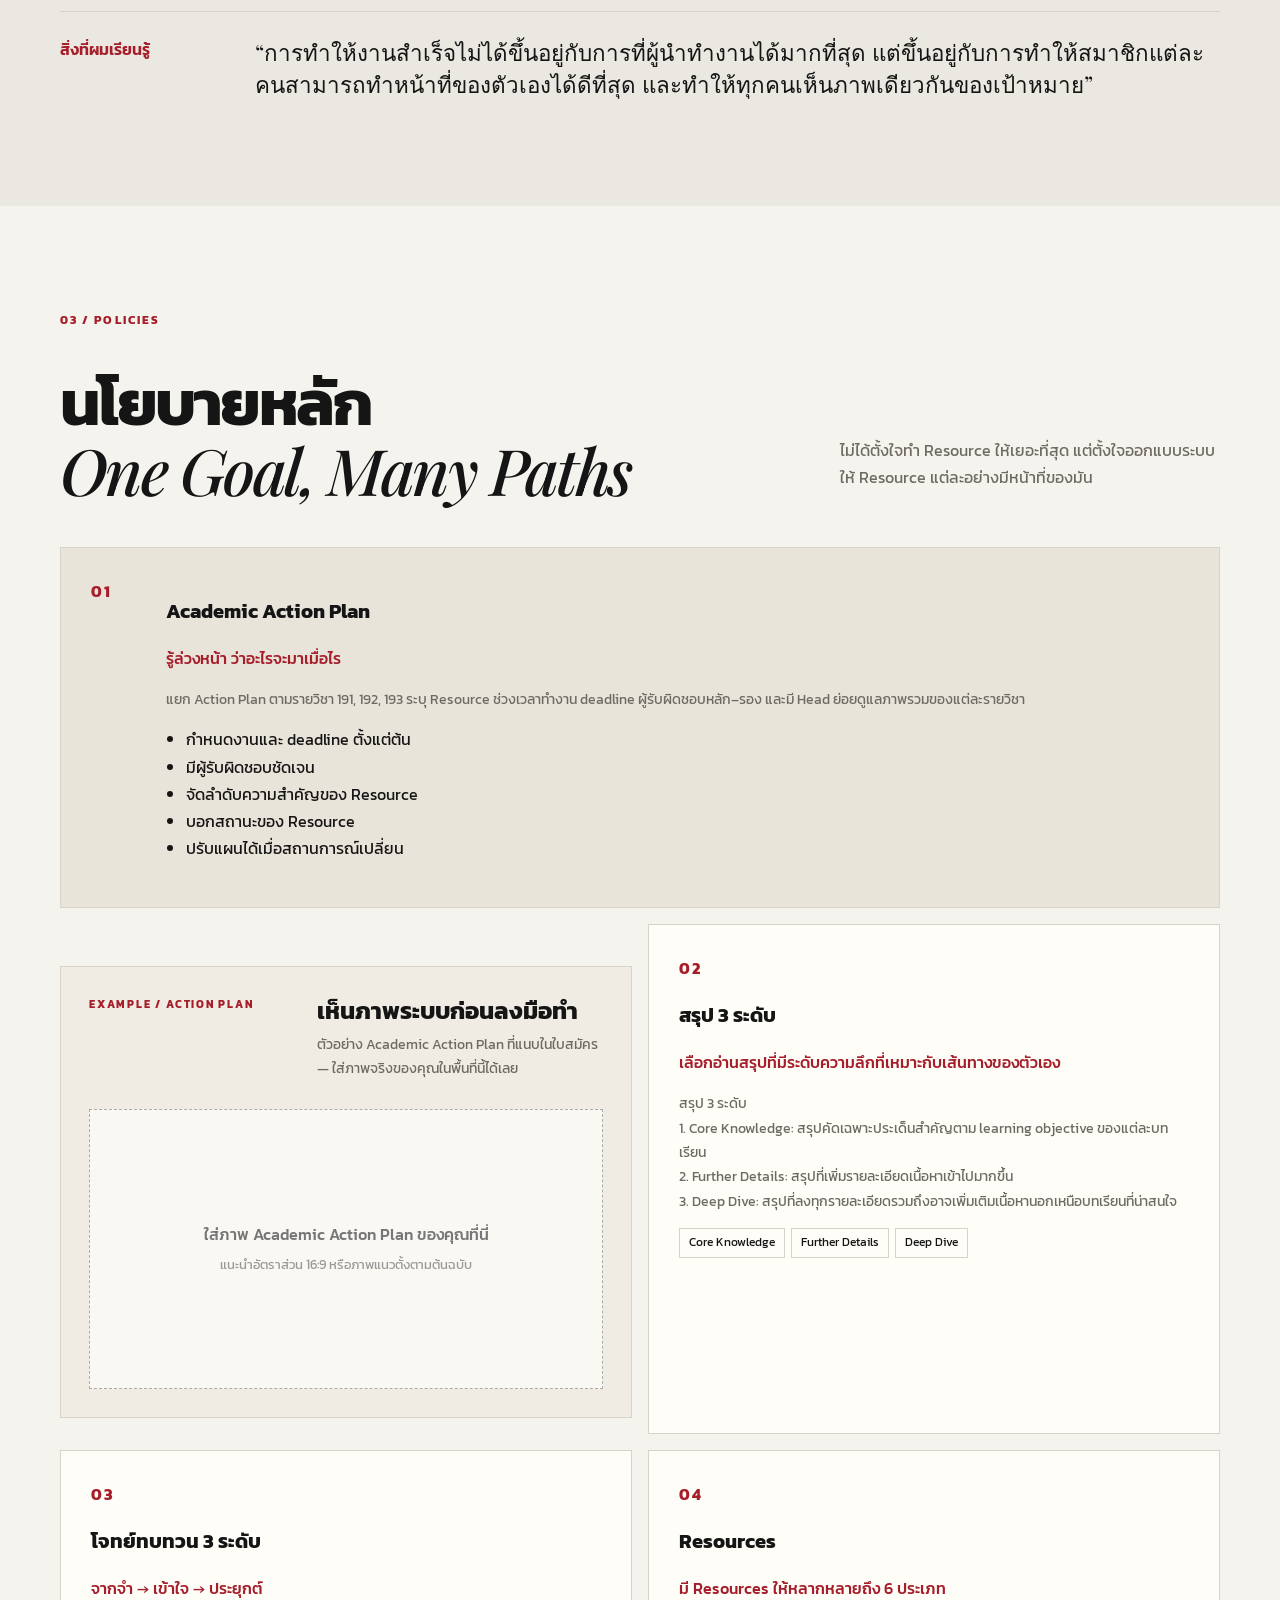
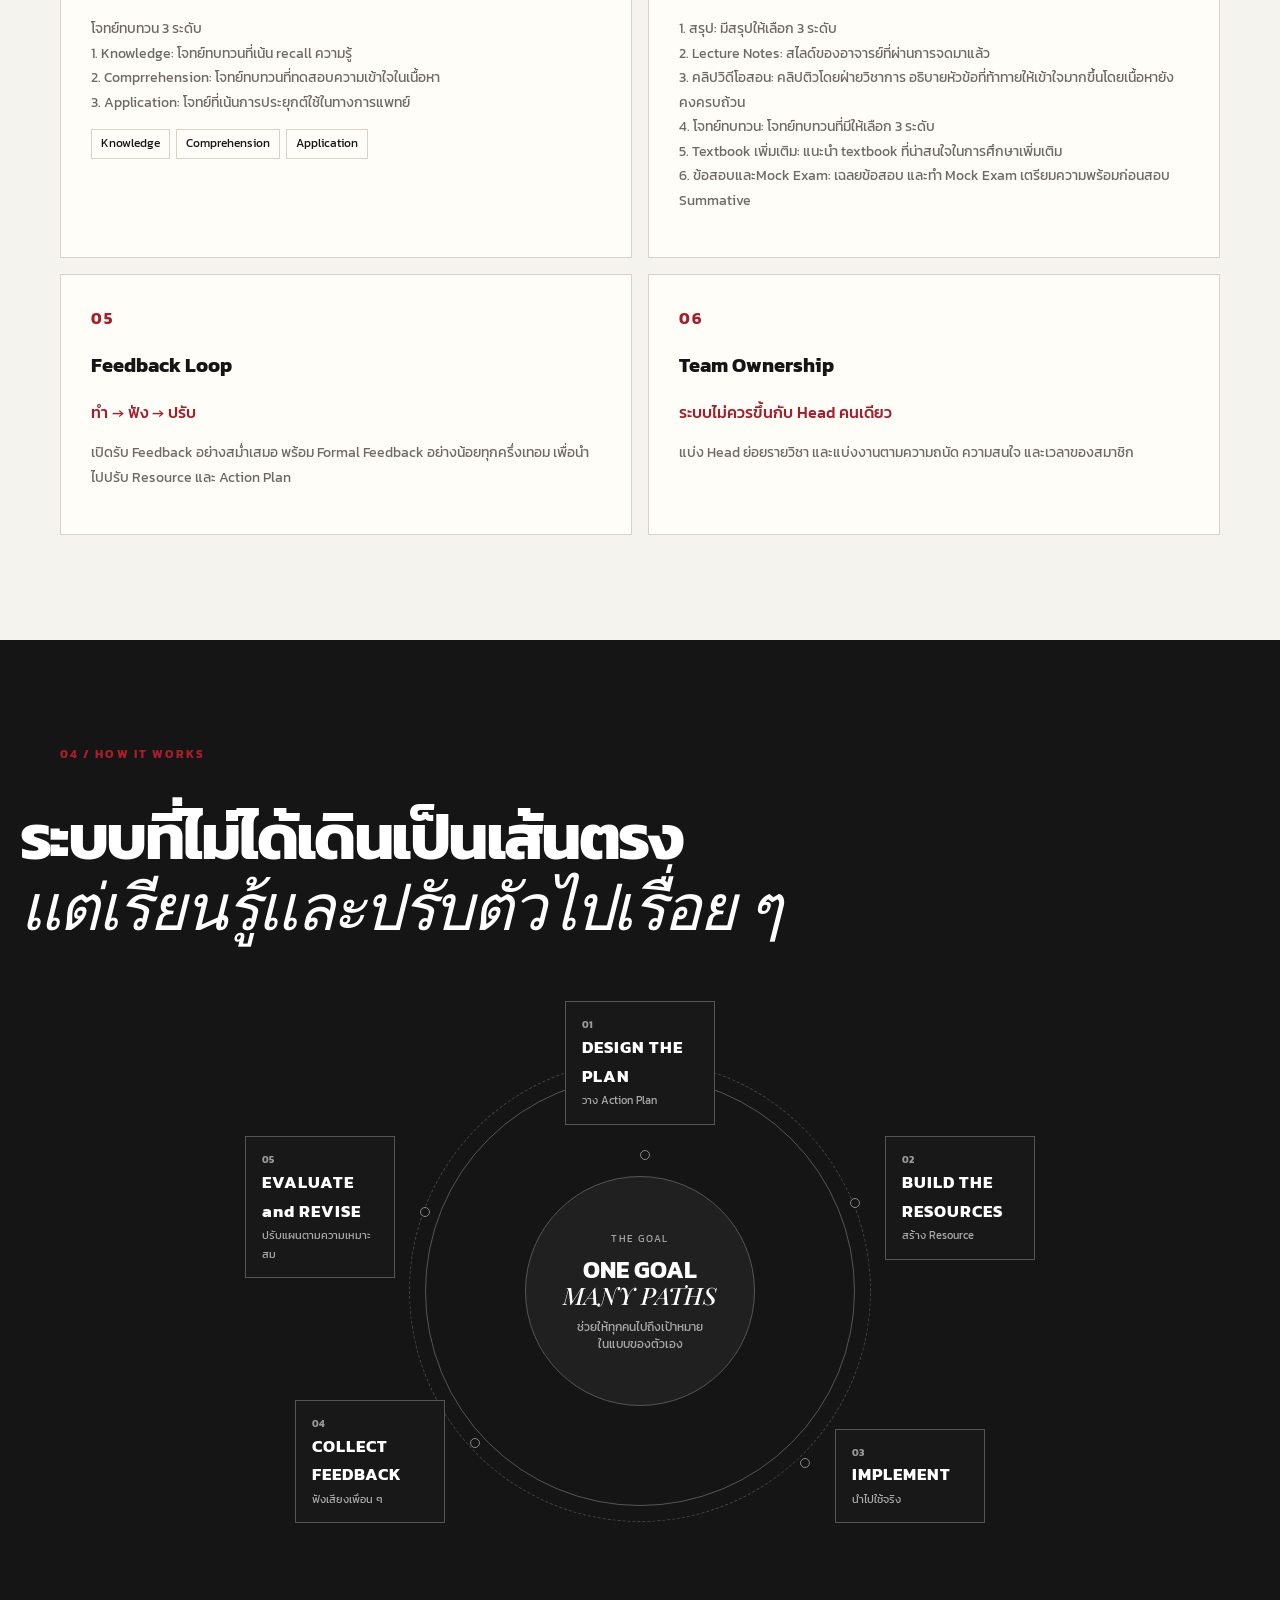
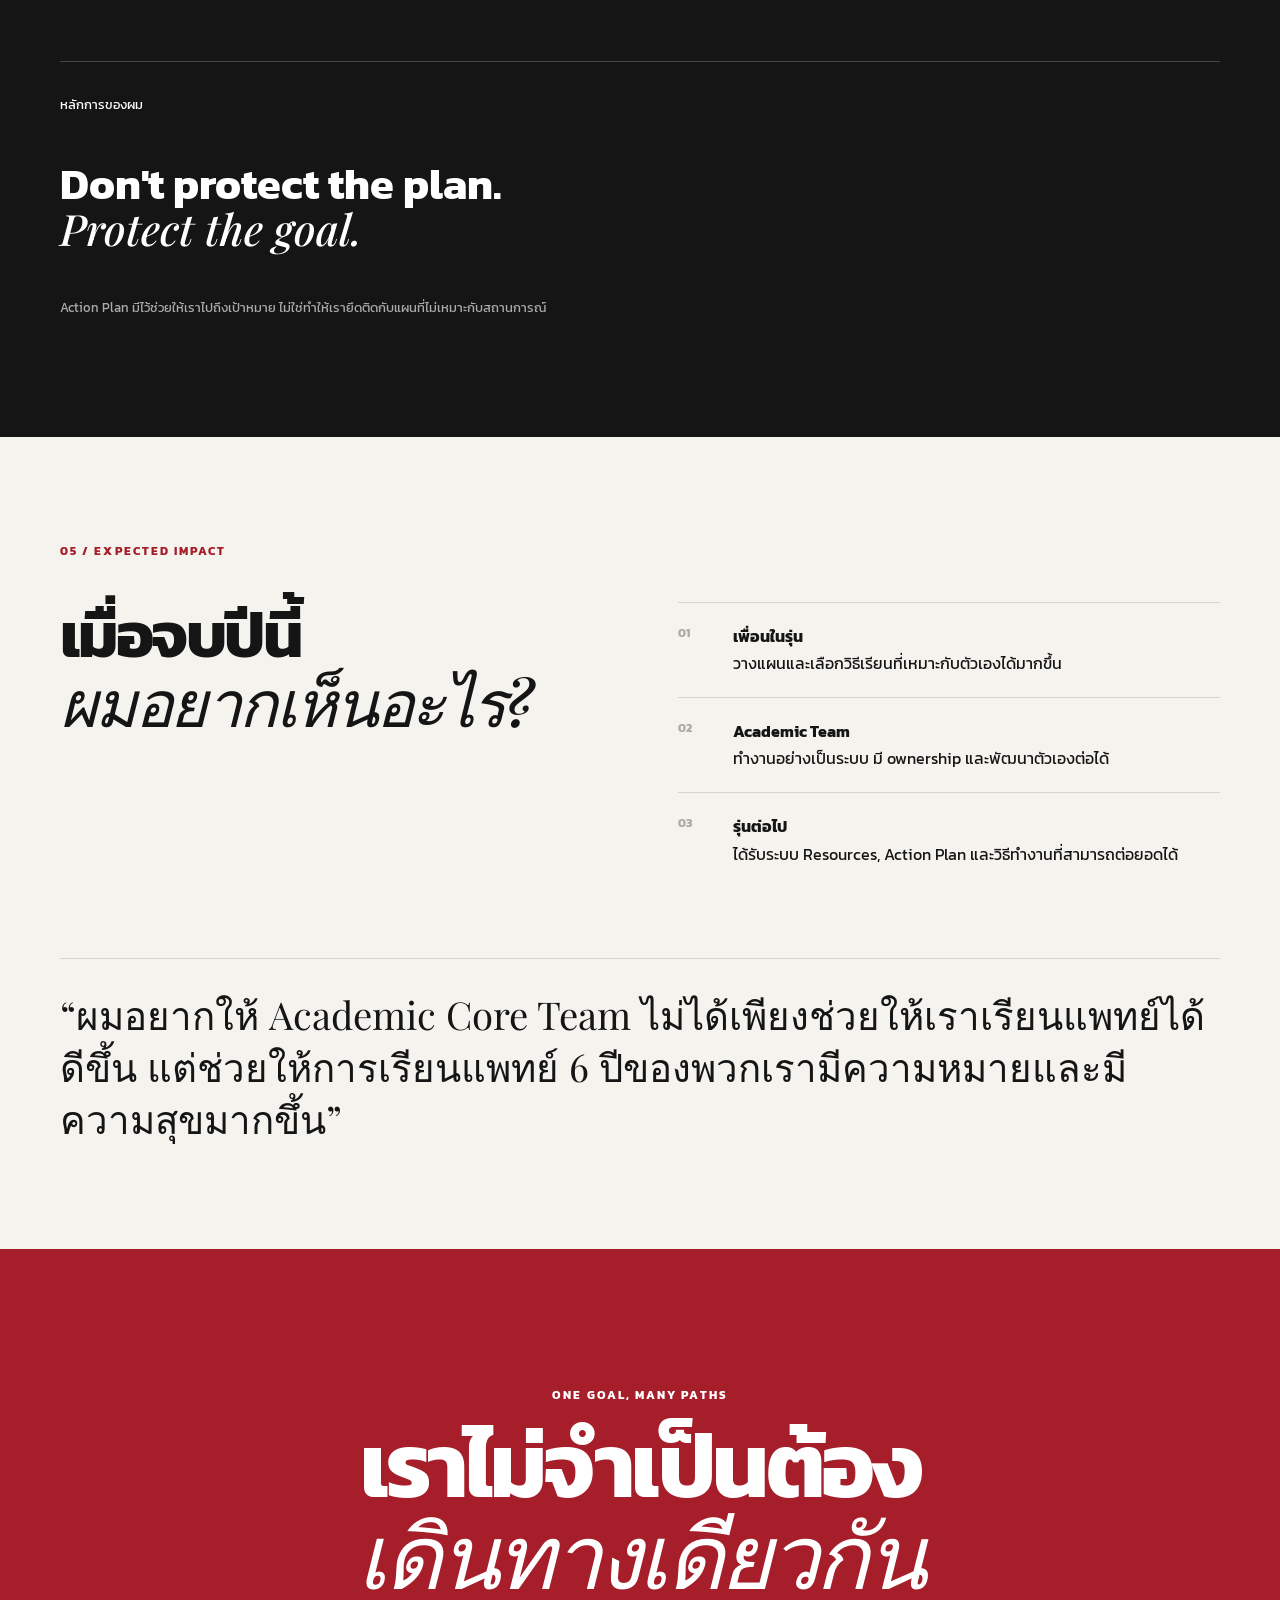
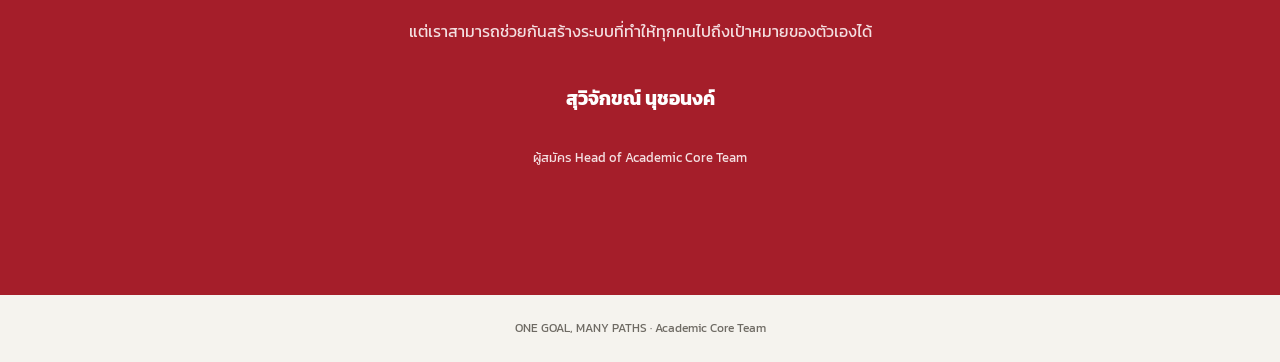
==== commit 3c852071: "Update index.html" ====
--- a/index.html
+++ b/index.html
@@ -34,11 +34,11 @@
 <article class="experience-card"><div class="experience-image"><img src="assets/scitech.jpg" alt="TU Sci-Tech"></div><div class="card-copy"><small>03</small><h3>ประธานชมรม TU Sci-Tech</h3><p>วางแผนการถ่ายทอดความรู้ ประสานงานสมาชิกหลายฝ่าย และออกแบบเนื้อหาให้เหมาะกับผู้เรียน</p></div></article>
 </div></div>
 <div class="experience-group"><div class="group-title">ACADEMIC ACHIEVEMENTS</div><div class="cards experience-grid academic-grid">
-<article class="experience-card"><div class="experience-image">PHOTO 04<small>ใส่รูป สสวท. ค่าย 2 ฟิสิกส์</small></div><div class="card-copy"><small>04</small><h3>สสวท. ค่าย 2 ฟิสิกส์</h3><p>ประสบการณ์การเรียนรู้และฝึกคิดเชิงลึกทางฟิสิกส์</p></div></article>
-<article class="experience-card"><div class="experience-image">PHOTO 05<small>ใส่รูป Silver medal TPhO</small></div><div class="card-copy"><small>05</small><h3>Silver Medal — TPhO</h3><p>รางวัลเหรียญเงินจากการแข่งขันฟิสิกส์โอลิมปิกระดับประเทศ</p></div></article>
-<article class="experience-card"><div class="experience-image">PHOTO 06<small>ใส่รูป Biochem Challenge</small></div><div class="card-copy"><small>06</small><h3>1st Place — Biochem Challenge</h3><p>ชนะเลิศการแข่งขัน Biochemistry Challenge</p></div></article>
-<article class="experience-card"><div class="experience-image">PHOTO 07<small>ใส่รูปตอบปัญหาแพทย์วชิระ</small></div><div class="card-copy"><small>07</small><h3>1st Place — ตอบปัญหาแพทย์วชิระ</h3><p>ชนะเลิศการแข่งขันตอบปัญหาทางการแพทย์</p></div></article>
-<article class="experience-card"><div class="experience-image">PHOTO 08<small>ใส่รูปทุนเล่าเรียนหลวง</small></div><div class="card-copy"><small>08</small><h3>Top 10 — ทุนเล่าเรียนหลวงสายวิทย์-คณิต</h3><p>ผ่านเข้าสู่รอบสัมภาษณ์และติด Top 10 ของการคัดเลือก</p></div></article>
+<article class="experience-card"><div class="experience-image"><img src="assets/ipst2.jpg" alt="IPST2"></div><div class="card-copy"><small>04</small><h3>สสวท. ค่าย 2 ฟิสิกส์</h3><p>ประสบการณ์การเรียนรู้และฝึกคิดเชิงลึกทางฟิสิกส์</p></div></article>
+<article class="experience-card"><div class="experience-image"><img src="assets/tpho.jpg" alt="TPhO"></div><div class="card-copy"><small>05</small><h3>Silver Medal — TPhO</h3><p>รางวัลเหรียญเงินจากการแข่งขันฟิสิกส์โอลิมปิกระดับประเทศ</p></div></article>
+<article class="experience-card"><div class="experience-image"><img src="assets/biochem.jpg" alt="Biochem Challenge"></div><div class="card-copy"><small>06</small><h3>1st Place — Biochem Challenge</h3><p>ชนะเลิศการแข่งขัน Biochemistry Challenge</p></div></article>
+<article class="experience-card"><div class="experience-image"><img src="assets/vajira.jpg" alt="VajiraQuiz"><div class="card-copy"><small>07</small><h3>1st Place — ตอบปัญหาแพทย์วชิระ</h3><p>ชนะเลิศการแข่งขันตอบปัญหาทางการแพทย์</p></div></article>
+<article class="experience-card"><div class="experience-image"><img src="assets/king.jpg" alt="King"></div><div class="card-copy"><small>08</small><h3>Top 10 — ทุนเล่าเรียนหลวงสายวิทย์-คณิต</h3><p>ผ่านเข้าสู่รอบสัมภาษณ์และติด Top 10 ของการคัดเลือก</p></div></article>
 </div></div>
 <div class="lesson"><span>สิ่งที่ผมเรียนรู้</span><p>“การทำให้งานสำเร็จไม่ได้ขึ้นอยู่กับการที่ผู้นำทำงานได้มากที่สุด แต่ขึ้นอยู่กับการทำให้สมาชิกแต่ละคนสามารถทำหน้าที่ของตัวเองได้ดีที่สุด และทำให้ทุกคนเห็นภาพเดียวกันของเป้าหมาย”</p></div>
 </section>
--- a/style.css
+++ b/style.css
@@ -2,13 +2,13 @@
 :root{--bg:#f5f3ee;--paper:#fffdf8;--ink:#151515;--muted:#6e6a63;--line:#d8d3c9;--red:#a51e2a;--dark:#151515;--max:1160px}*{box-sizing:border-box}html{scroll-behavior:smooth}body{margin:0;background:var(--bg);color:var(--ink);font-family:Kanit,sans-serif;line-height:1.7}a{text-decoration:none;color:inherit}.nav{position:sticky;top:0;z-index:20;background:#f5f3eeeF;backdrop-filter:blur(12px);border-bottom:1px solid var(--line)}.navin{height:66px;max-width:var(--max);margin:auto;padding:0 20px;display:flex;align-items:center;justify-content:space-between}.brand{font-size:.8rem;font-weight:700;letter-spacing:.12em}.brand span{font-weight:400}nav{display:flex;gap:25px;font-size:.85rem}nav a{opacity:.7}nav a:hover{opacity:1}.menu{display:none;border:0;background:none;font-size:1.4rem}.hero{min-height:calc(100vh - 66px);padding:70px 20px;display:flex;align-items:center}.hero-grid{max-width:var(--max);width:100%;margin:auto;display:grid;grid-template-columns:1.25fr .75fr;gap:70px;align-items:center}.eyebrow,.label{font-size:.72rem;letter-spacing:.18em;font-weight:700;color:var(--red)}h1{font-size:clamp(4rem,9vw,8.5rem);line-height:.84;letter-spacing:-.06em;margin:15px 0 28px}em{font-family:"Playfair Display",serif;font-weight:500}.lead{font-size:1.35rem;font-weight:500;max-width:680px}.muted{color:var(--muted);max-width:650px}.actions{display:flex;gap:10px;margin-top:28px}.btn{padding:10px 20px;border:1px solid var(--ink);font-size:.85rem}.btn.dark{background:var(--ink);color:white}.hero-card{background:var(--dark);color:#fff;padding:45px;min-height:430px;display:flex;flex-direction:column;justify-content:end;position:relative}.hero-card:before{content:"";position:absolute;width:260px;height:260px;border:1px solid #ffffff25;border-radius:50%;right:-90px;top:-90px}.num{position:absolute;top:25px;left:28px;font-size:3rem;font-weight:700}.name{font-size:2.5rem;line-height:1.15;font-weight:600}.hero-card p{color:#ccc}.hero-card hr{width:100%;border:0;border-top:1px solid #555;margin:20px 0}.section{padding:105px 20px}.section.alt{background:#ebe8e1}.section.dark{background:var(--dark);color:#fff}.label{max-width:var(--max);margin:0 auto 40px}.twocol{max-width:var(--max);margin:auto;display:grid;grid-template-columns:1fr 1fr;gap:75px}.twocol>div>p{max-width:620px}h2{font-size:clamp(2.5rem,5vw,5rem);line-height:1.04;letter-spacing:-.04em;margin:0}.twocol blockquote{font-family:"Playfair Display",serif;font-size:1.45rem;border-left:3px solid var(--red);padding-left:20px;margin-left:0}.head{max-width:var(--max);margin:0 auto 40px;display:flex;justify-content:space-between;gap:40px;align-items:end}.head>p{max-width:380px;color:var(--muted)}.cards,.policies{max-width:var(--max);margin:auto;display:grid;grid-template-columns:repeat(3,1fr);gap:16px}.cards article,.policies article{background:var(--paper);border:1px solid var(--line);padding:30px}.cards small,.policies b{color:var(--red);font-weight:700;letter-spacing:.1em}.cards h3,.policies h3{font-size:1.25rem;line-height:1.35}.cards p,.policies p{color:var(--muted);font-size:.9rem}.lesson{max-width:var(--max);margin:40px auto 0;border-top:1px solid var(--line);padding-top:24px;display:grid;grid-template-columns:170px 1fr;gap:25px}.lesson span{color:var(--red);font-weight:600}.lesson p{font-family:"Playfair Display",serif;font-size:1.4rem;line-height:1.45;margin:0}.policies{grid-template-columns:repeat(2,1fr)}.policies .wide{grid-column:span 2;display:grid;grid-template-columns:65px 1fr;gap:10px;background:#e9e4da}.policies strong{color:var(--red);font-weight:500}.policies ul{margin:15px 0;padding-left:20px}.tags{display:flex;flex-wrap:wrap;gap:6px;margin-top:15px}.tags span{border:1px solid var(--line);padding:4px 9px;font-size:.72rem}.dark h2{margin-bottom:40px}.flow{max-width:var(--max);margin:auto;display:flex;align-items:stretch;gap:8px}.flow>div{flex:1;border:1px solid #444;padding:22px;min-height:145px}.flow i{display:flex;align-items:center;color:#777;font-style:normal}.flow b,.impacts b{color:#aaa;font-size:.75rem}.flow h3{margin:8px 0 0}.flow p,.principle p{color:#aaa;font-size:.82rem}.principle{max-width:var(--max);margin:60px auto 0;border-top:1px solid #444;padding-top:28px}.principle h3{font-size:2.7rem;line-height:1.05}.impacts>div{border-top:1px solid var(--line);padding:20px 0;display:grid;grid-template-columns:45px 1fr;gap:10px}.impacts p{margin:0}.closing{max-width:var(--max);margin:70px auto 0;border-top:1px solid var(--line);padding-top:30px;font-family:"Playfair Display",serif;font-size:clamp(1.6rem,3vw,2.7rem);line-height:1.35}.cta{background:var(--red);color:#fff;text-align:center;padding:125px 20px}.cta .eyebrow{color:#fff}.cta h2{font-size:clamp(3rem,7vw,7rem);line-height:.95;margin:18px 0}.cta p:not(.eyebrow){max-width:650px;margin:auto;color:#f4dfe1}.cta strong{display:block;margin-top:38px;font-size:1.2rem}.cta small{color:#f4dfe1}footer{padding:24px;text-align:center;color:var(--muted);font-size:.72rem}@media(max-width:800px){nav{display:none}.menu{display:block}.hero-grid,.twocol{grid-template-columns:1fr;gap:40px}.cards,.policies{grid-template-columns:1fr}.policies .wide{grid-column:span 1}.flow{flex-direction:column}.flow i{justify-content:center;transform:rotate(90deg);height:15px}.head{display:block}.lesson{grid-template-columns:1fr}.section{padding:80px 18px}.hero{padding:55px 18px}}
 /* Experience image placeholders */
 .experience-group{max-width:var(--max);margin:0 auto 52px}.group-title{font-size:.72rem;letter-spacing:.18em;font-weight:700;color:var(--red);border-bottom:1px solid var(--line);padding-bottom:12px;margin-bottom:18px}.experience-grid{grid-template-columns:repeat(3,1fr)}.academic-grid{grid-template-columns:repeat(3,1fr)}.experience-card{padding:0!important;overflow:hidden;display:flex;flex-direction:column}.photo-placeholder{aspect-ratio:16/9;background:linear-gradient(135deg,#ddd8ce,#f7f4ee);border-bottom:1px solid var(--line);display:flex;align-items:center;justify-content:center;flex-direction:column;color:#777;font-size:.7rem;letter-spacing:.15em;font-weight:700;text-align:center}.photo-placeholder small{display:block;font-size:.68rem;letter-spacing:0;margin-top:6px;color:#999;font-weight:400}.card-copy{padding:26px 30px 30px}.card-copy h3{margin:8px 0}.card-copy p{margin-bottom:0}.academic-grid .experience-card:nth-child(4){grid-column:1}.academic-grid .experience-card:nth-child(5){grid-column:2}.action-plan-showcase{max-width:var(--max);margin:42px auto 16px;border:1px solid var(--line);background:#f0ece4;padding:28px;display:grid;grid-template-columns:.7fr 1fr;gap:10px 28px}.showcase-label{color:var(--red);font-size:.7rem;font-weight:700;letter-spacing:.16em}.action-plan-showcase h3{margin:0 0 4px;font-size:1.5rem}.action-plan-showcase p{margin:0;color:var(--muted);font-size:.9rem}.action-plan-placeholder{grid-column:1/-1;margin-top:18px;min-height:280px;border:1px dashed #aaa;background:#faf8f3;display:flex;align-items:center;justify-content:center;flex-direction:column;text-align:center;color:#777}.action-plan-placeholder span{font-size:1rem;font-weight:500}.action-plan-placeholder small{margin-top:5px;color:#999}
-.experience-image {
+.experience-image{
     width: 100%;
     aspect-ratio: 16 / 9;
     overflow: hidden;
 }
 
-.experience-image img {
+.experience-image img{
     width: 100%;
     height: 100%;
     display: block;
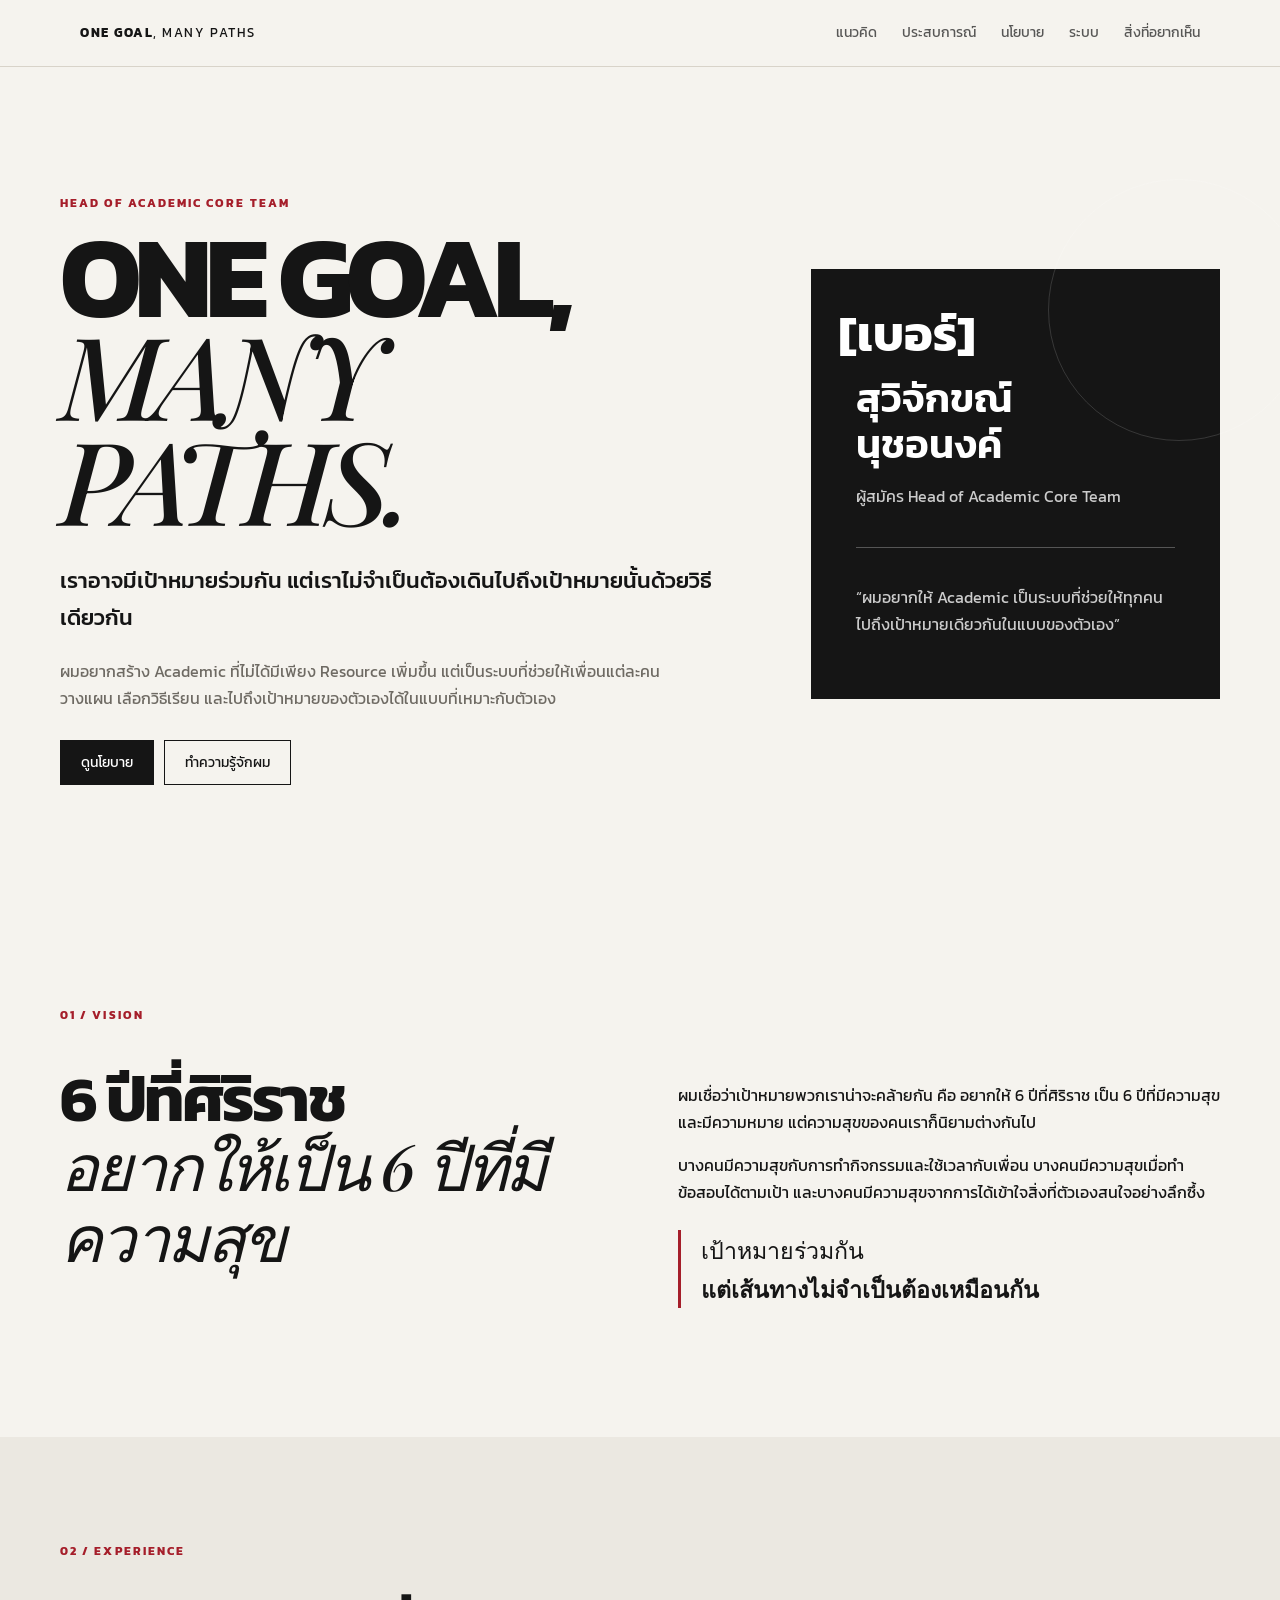
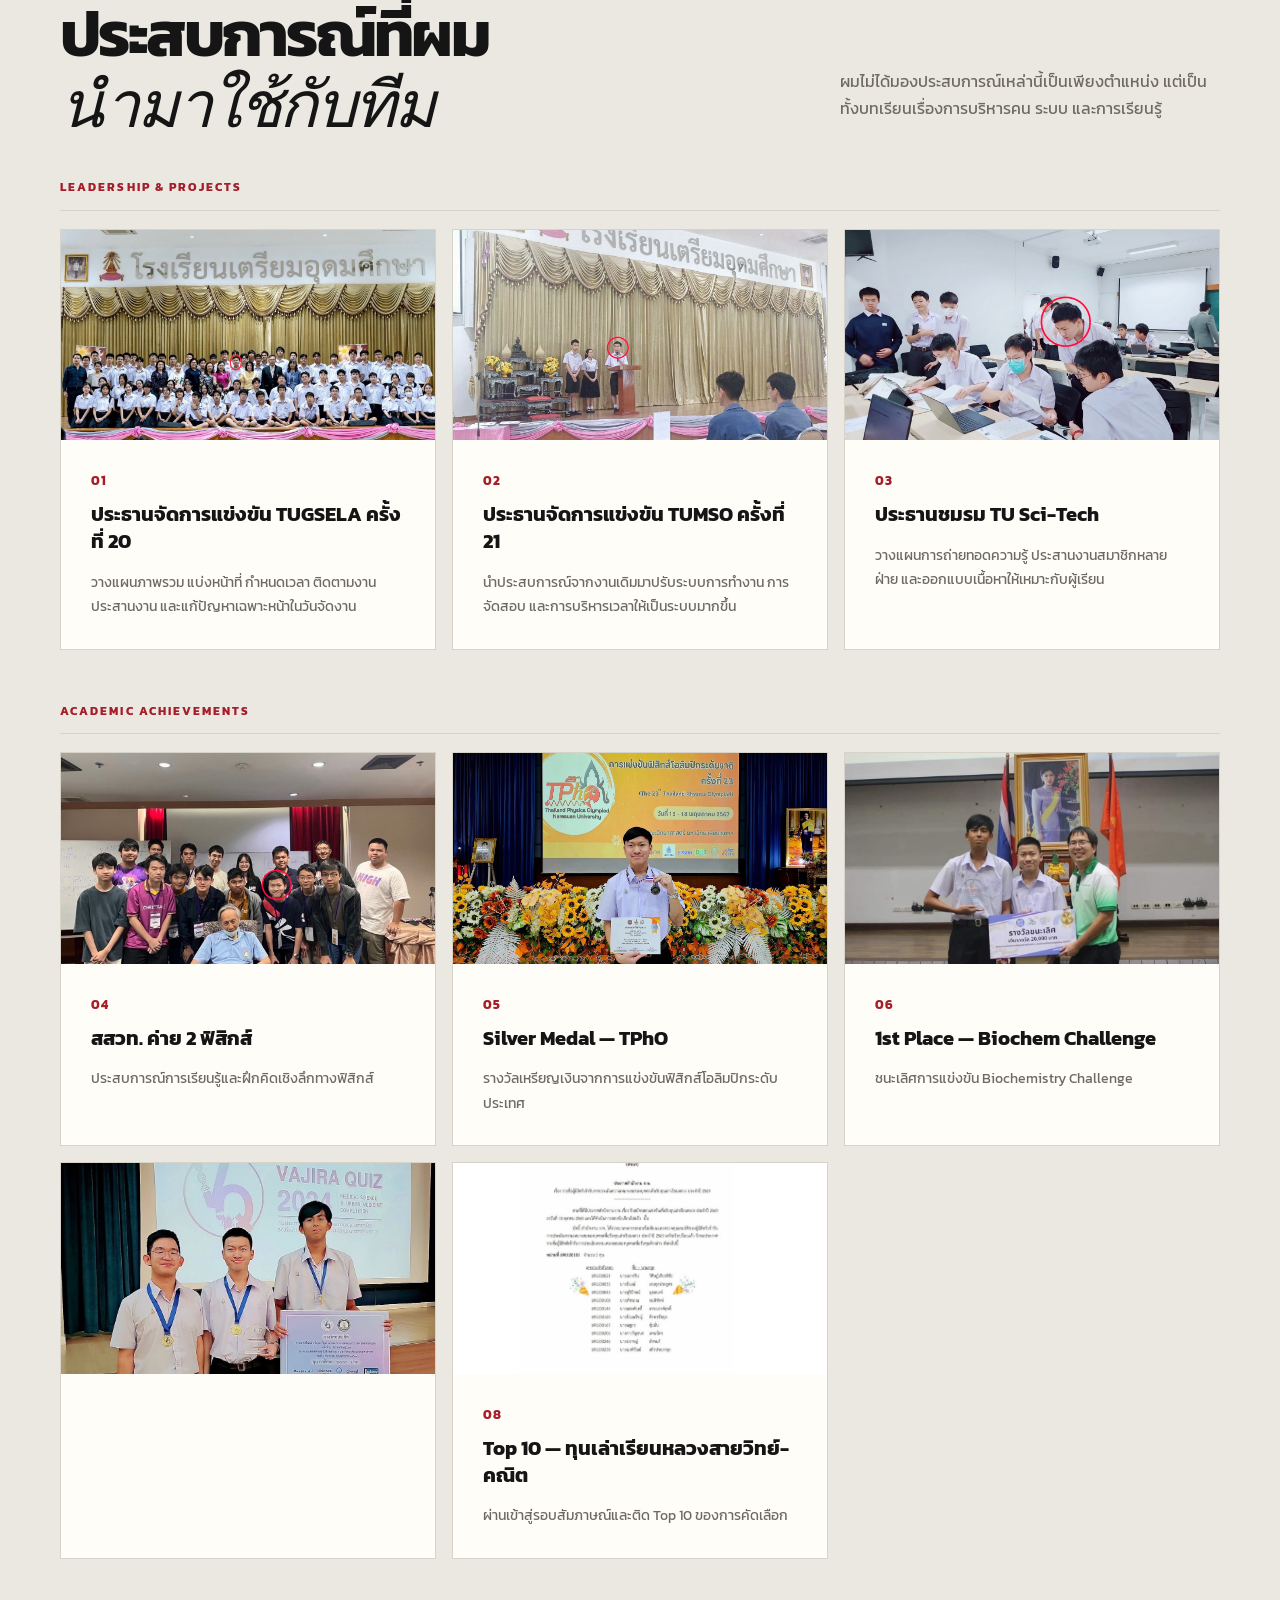
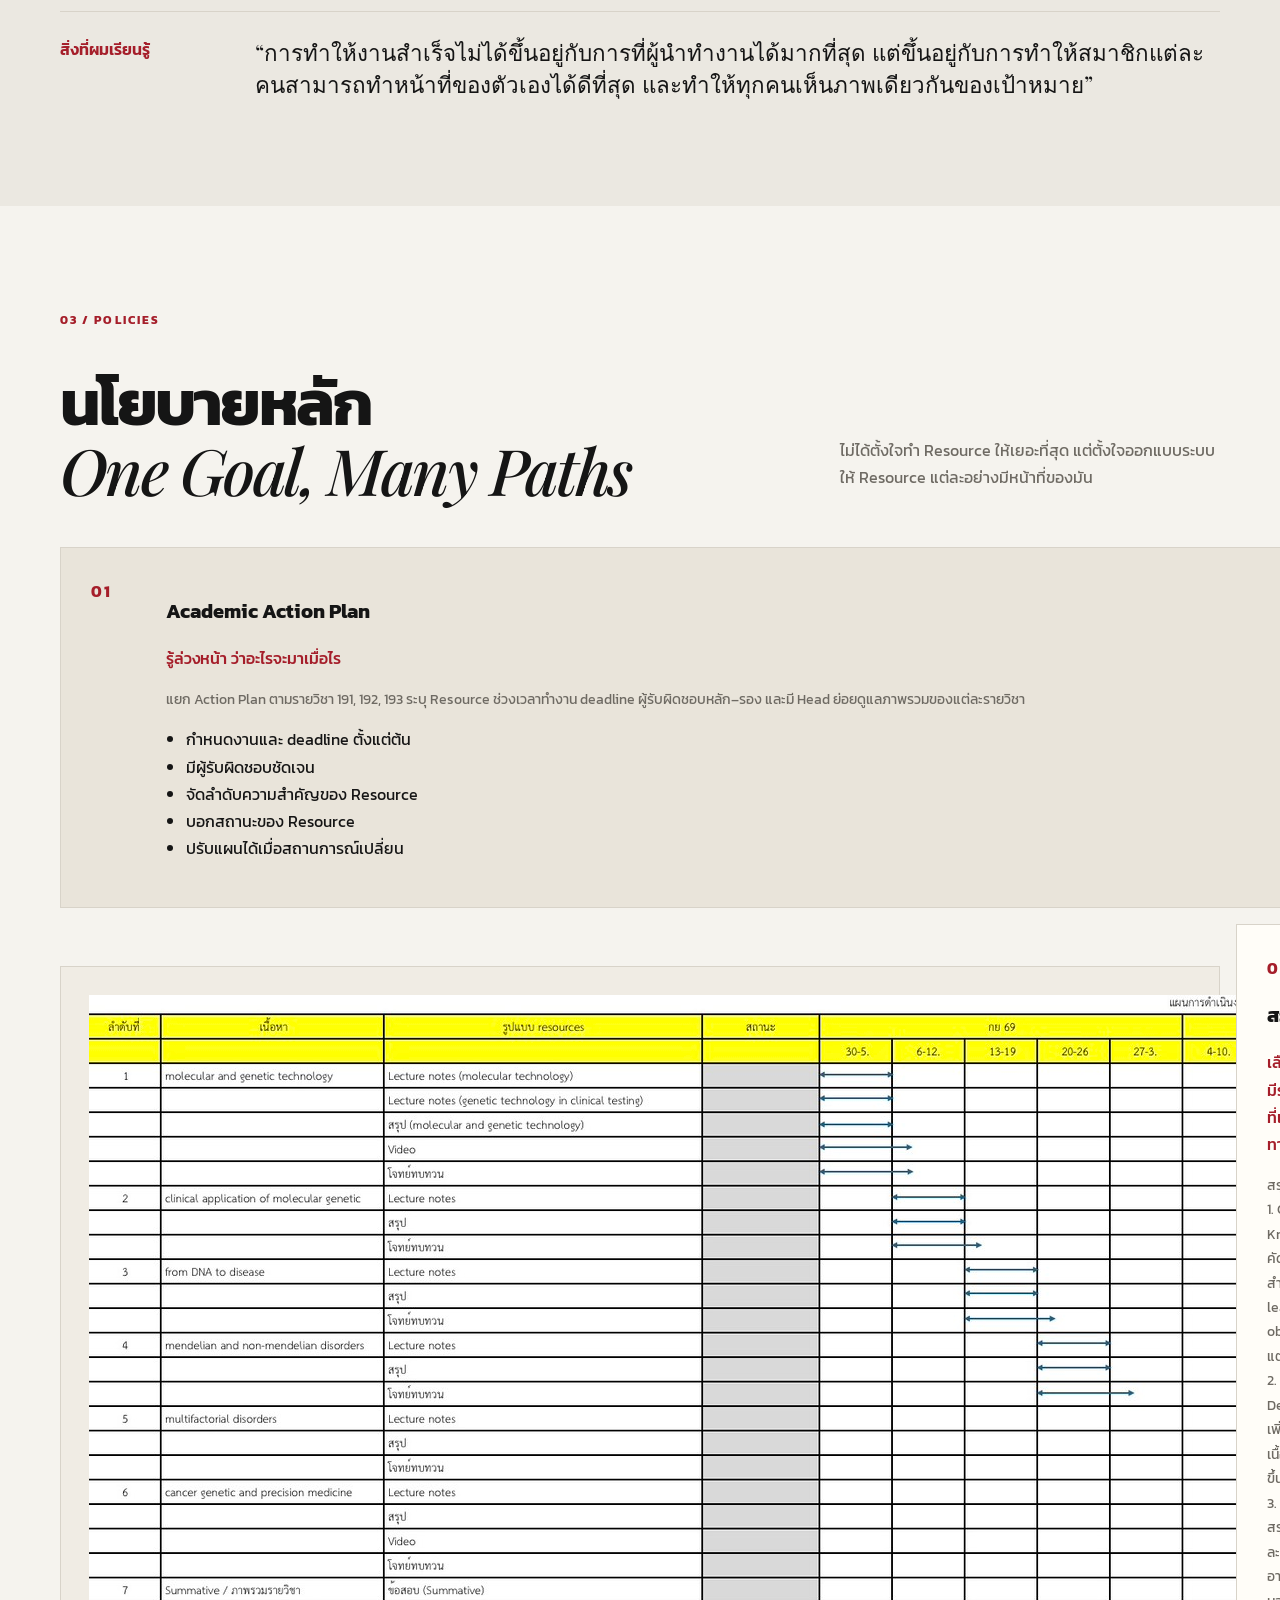
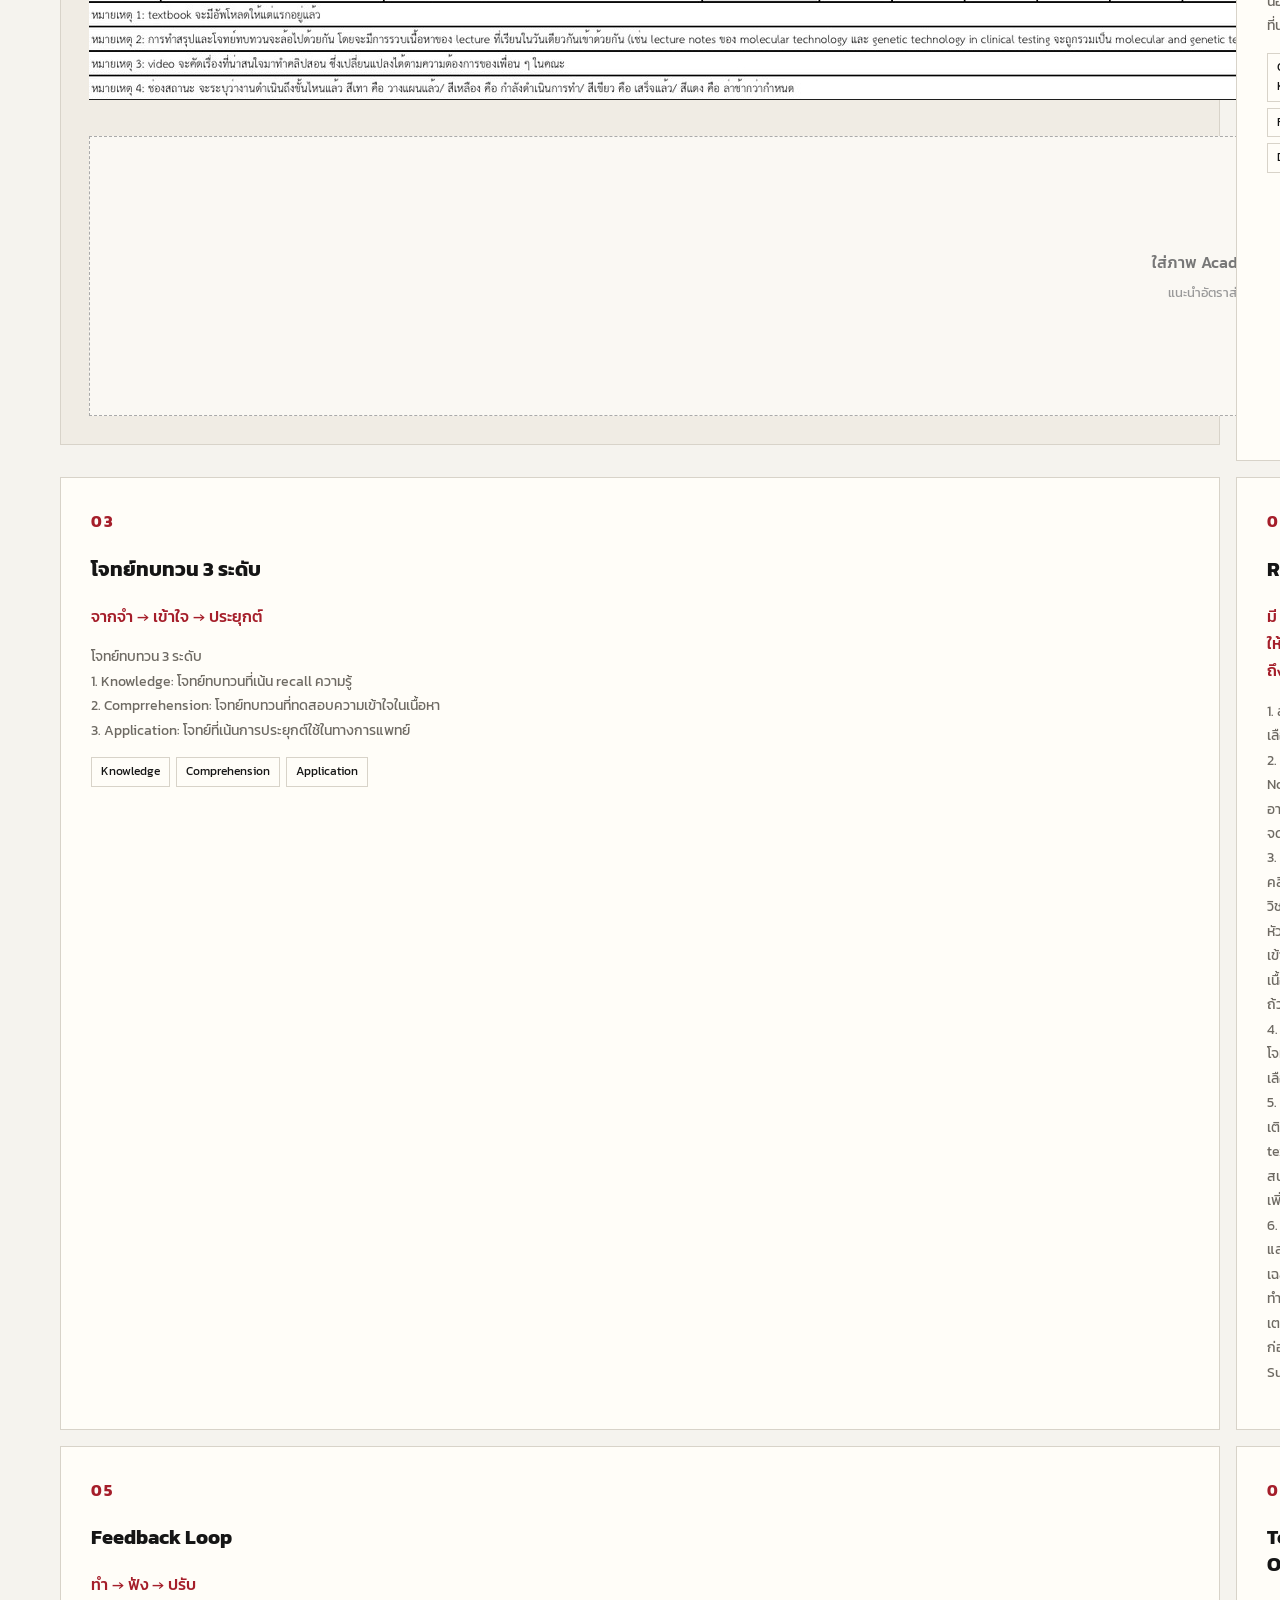
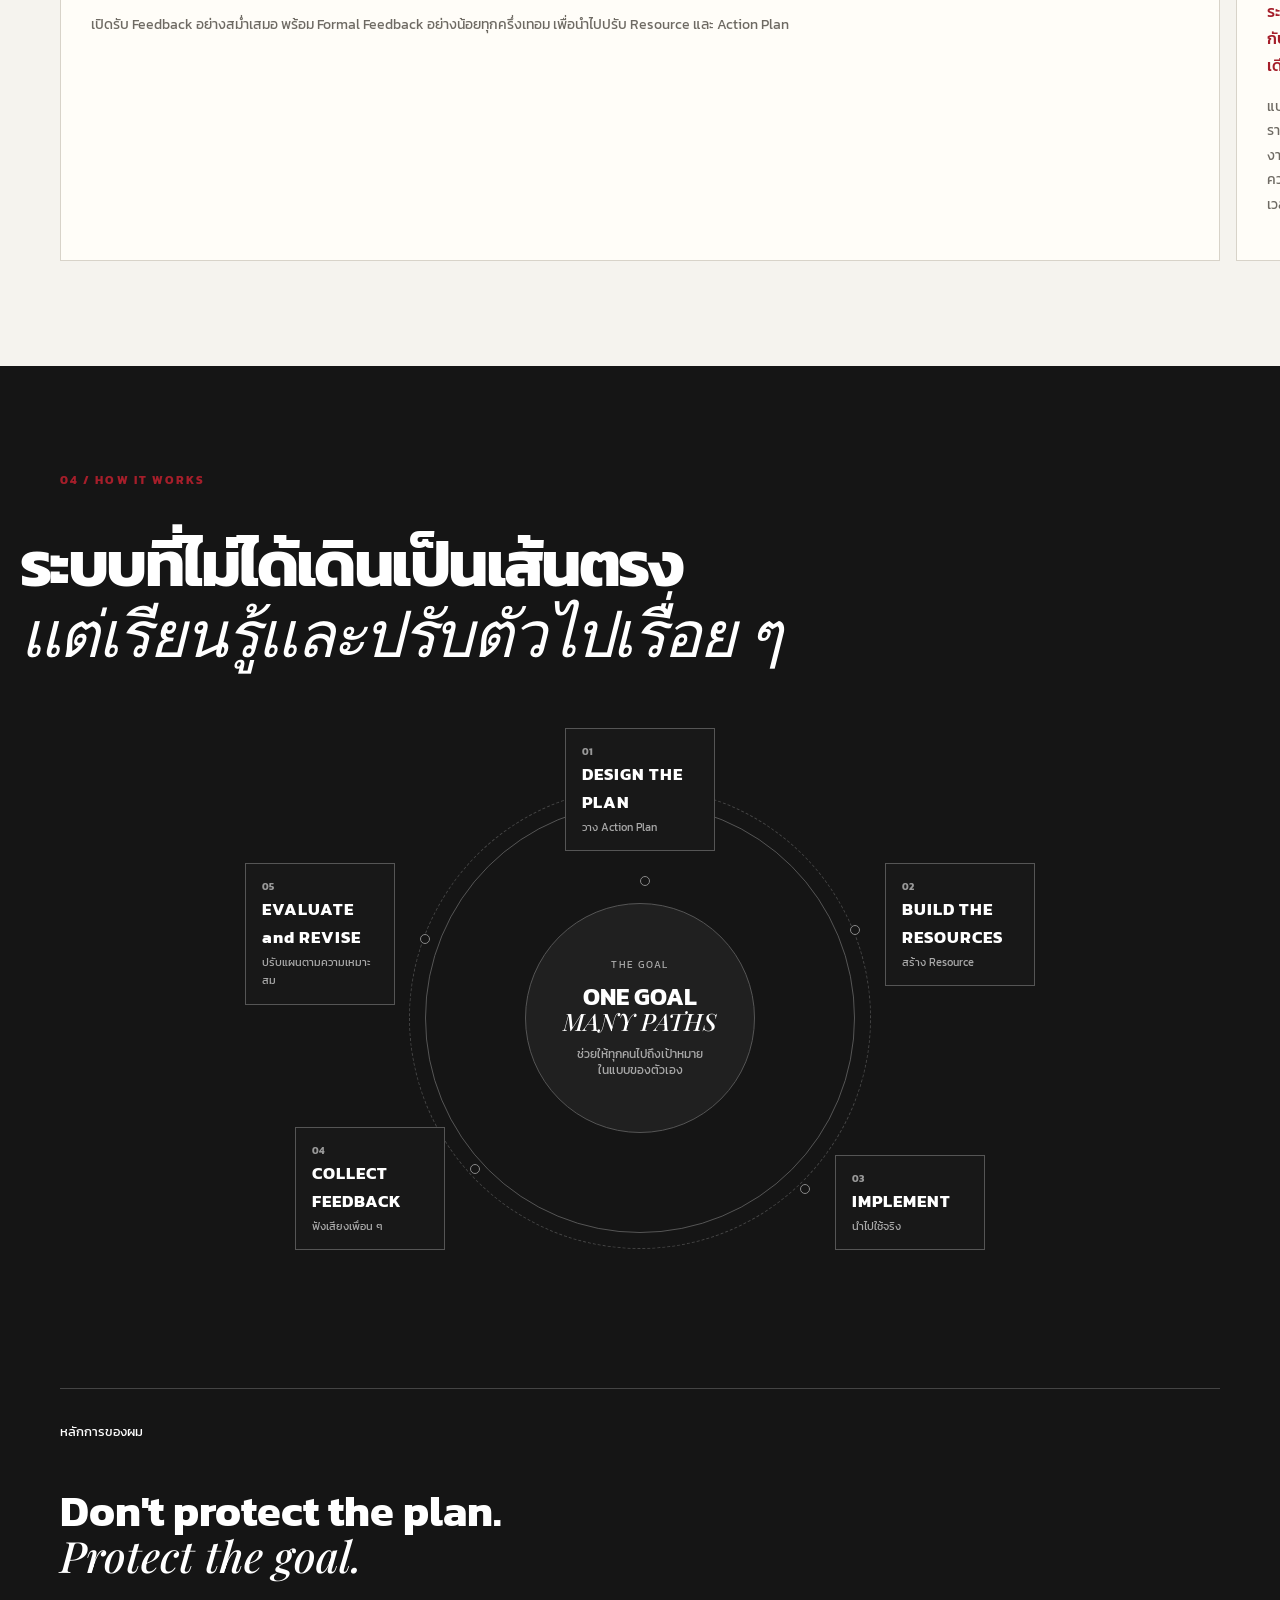
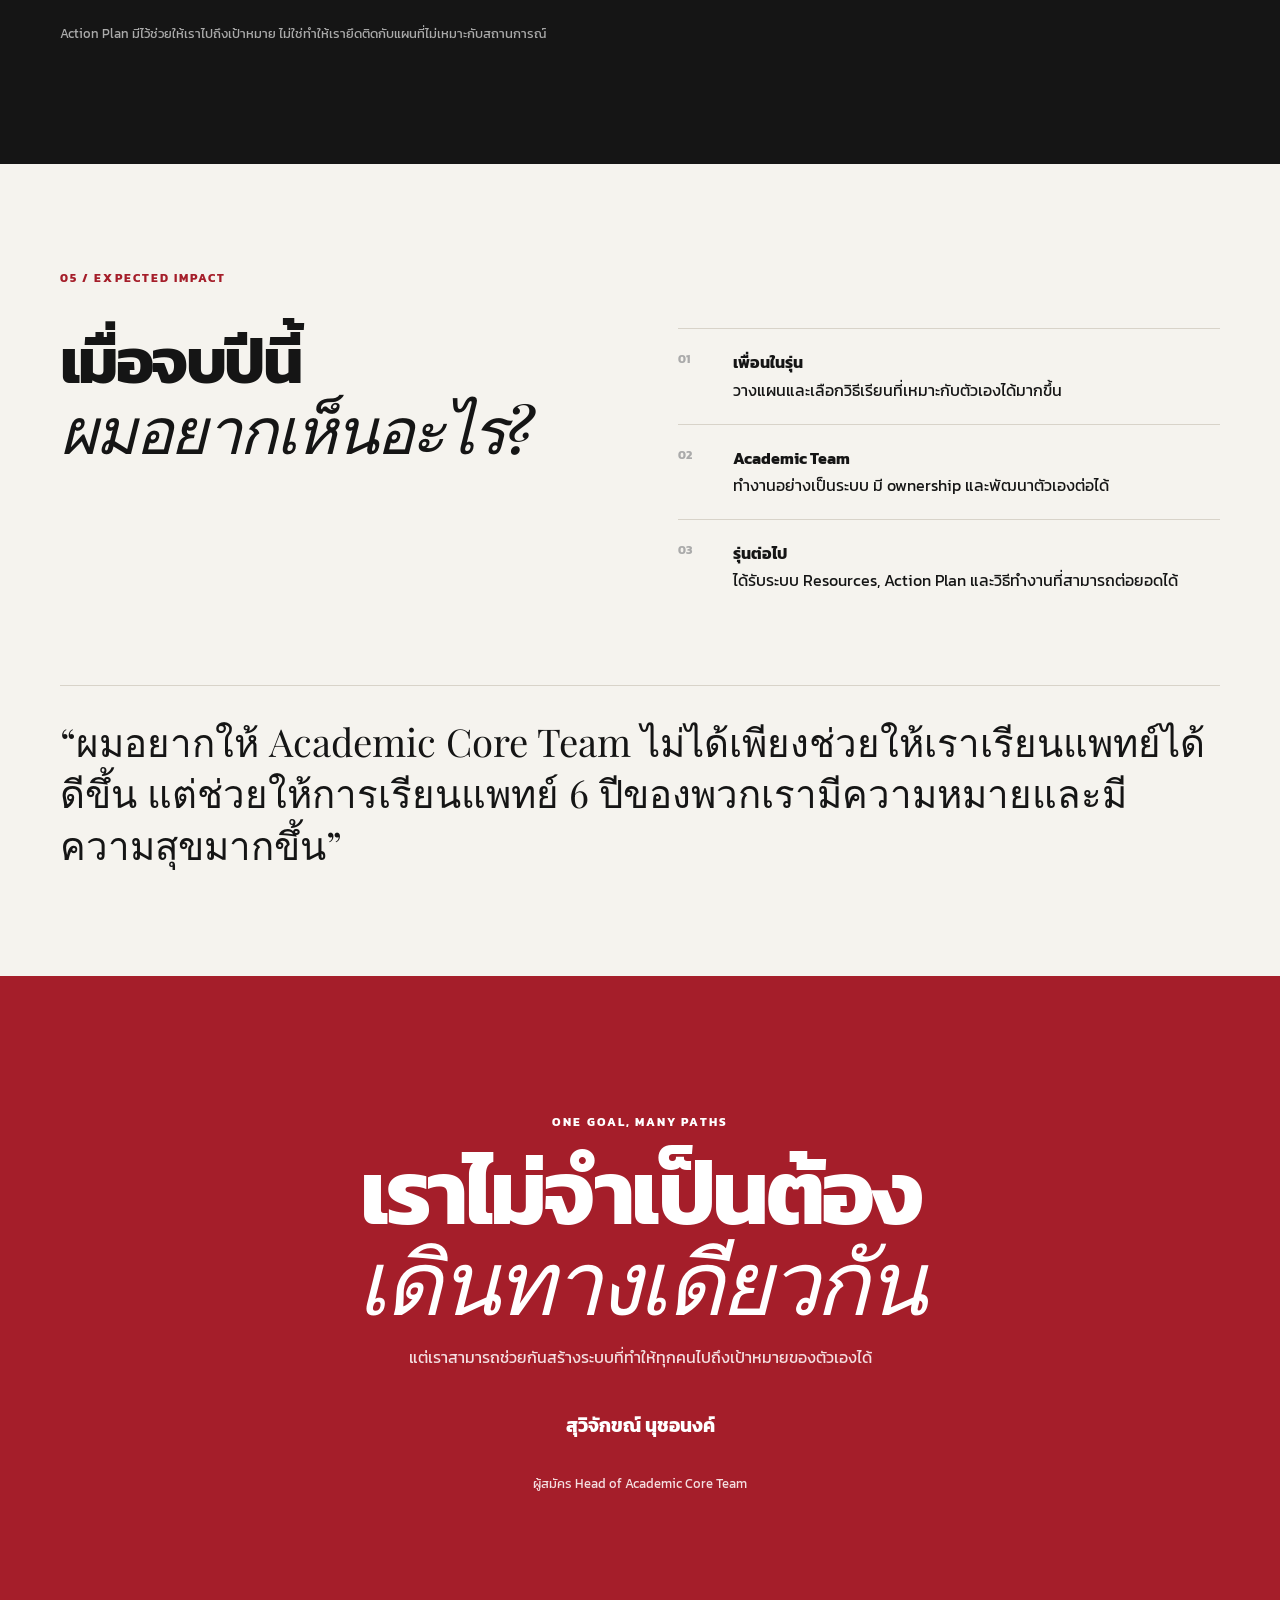
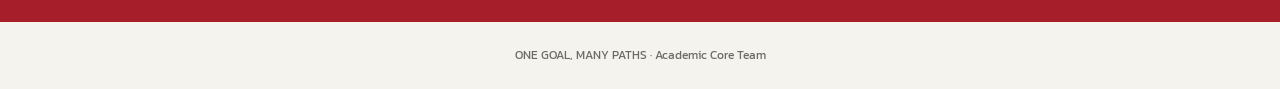
==== commit 8d52fb60: "Update index.html" ====
--- a/index.html
+++ b/index.html
@@ -46,7 +46,7 @@
 <section class="section" id="policies"><div class="label">03 / POLICIES</div><div class="head"><h2>นโยบายหลัก<br><em>One Goal, Many Paths</em></h2><p>ไม่ได้ตั้งใจทำ Resource ให้เยอะที่สุด แต่ตั้งใจออกแบบระบบให้ Resource แต่ละอย่างมีหน้าที่ของมัน</p></div>
 <div class="policies">
 <article class="wide"><b>01</b><div><h3>Academic Action Plan</h3><strong>รู้ล่วงหน้า ว่าอะไรจะมาเมื่อไร</strong><p>แยก Action Plan ตามรายวิชา 191, 192, 193 ระบุ Resource ช่วงเวลาทำงาน deadline ผู้รับผิดชอบหลัก–รอง และมี Head ย่อยดูแลภาพรวมของแต่ละรายวิชา</p><ul><li>กำหนดงานและ deadline ตั้งแต่ต้น</li><li>มีผู้รับผิดชอบชัดเจน</li><li>จัดลำดับความสำคัญของ Resource</li><li>บอกสถานะของ Resource</li><li>ปรับแผนได้เมื่อสถานการณ์เปลี่ยน</li></ul></div></article>
-<div class="action-plan-showcase"><div class="showcase-label">EXAMPLE / ACTION PLAN</div><div><h3>เห็นภาพระบบก่อนลงมือทำ</h3><p>ตัวอย่าง Academic Action Plan ที่แนบในใบสมัคร — ใส่ภาพจริงของคุณในพื้นที่นี้ได้เลย</p></div><div class="action-plan-placeholder"><span>ใส่ภาพ Academic Action Plan ของคุณที่นี่</span><small>แนะนำอัตราส่วน 16:9 หรือภาพแนวตั้งตามต้นฉบับ</small></div></div>
+<div class="action-plan-showcase"><div class="experience-image2"><img src="assets/actionplan.jpg" alt="Action Plan"></div><div><h3>เห็นภาพระบบก่อนลงมือทำ</h3><p>ตัวอย่าง Academic Action Plan รายวิชา SIID191 บางส่วน</p></div><div class="action-plan-placeholder"><span>ใส่ภาพ Academic Action Plan ของคุณที่นี่</span><small>แนะนำอัตราส่วน 16:9 หรือภาพแนวตั้งตามต้นฉบับ</small></div></div>
 <article><b>02</b><h3>สรุป 3 ระดับ</h3><strong>เลือกอ่านสรุปที่มีระดับความลึกที่เหมาะกับเส้นทางของตัวเอง</strong><p>สรุป 3 ระดับ<br>1. Core Knowledge: สรุปคัดเฉพาะประเด็นสำคัญตาม learning objective ของแต่ละบทเรียน<br>2. Further Details: สรุปที่เพิ่มรายละเอียดเนื้อหาเข้าไปมากขึ้น<br>3. Deep Dive: สรุปที่ลงทุกรายละเอียดรวมถึงอาจเพิ่มเติมเนื้อหานอกเหนือบทเรียนที่น่าสนใจ</p><div class="tags"><span>Core Knowledge</span><span>Further Details</span><span>Deep Dive</span></div></article>
 <article><b>03</b><h3>โจทย์ทบทวน 3 ระดับ</h3><strong>จากจำ → เข้าใจ → ประยุกต์</strong><p>โจทย์ทบทวน 3 ระดับ<br>1. Knowledge: โจทย์ทบทวนที่เน้น recall ความรู้<br>2. Comprrehension: โจทย์ทบทวนที่ทดสอบความเข้าใจในเนื้อหา<br>3. Application: โจทย์ที่เน้นการประยุกต์ใช้ในทางการแพทย์</p><div class="tags"><span>Knowledge</span><span>Comprehension</span><span>Application</span></div></article>
 <article><b>04</b><h3>Resources</h3><strong>มี Resources ให้หลากหลายถึง 6 ประเภท</strong><p>1. สรุป: มีสรุปให้เลือก 3 ระดับ<br>2. Lecture Notes: สไลด์ของอาจารย์ที่ผ่านการจดมาแล้ว<br>3. คลิปวิดีโอสอน: คลิปติวโดยฝ่ายวิชาการ อธิบายหัวข้อที่ท้าทายให้เข้าใจมากขึ้นโดยเนื้อหายังคงครบถ้วน<br>4. โจทย์ทบทวน: โจทย์ทบทวนที่มีให้เลือก 3 ระดับ<br>5. Textbook เพิ่มเติม: แนะนำ textbook ที่น่าสนใจในการศึกษาเพิ่มเติม<br>6. ข้อสอบและMock Exam: เฉลยข้อสอบ และทำ Mock Exam เตรียมความพร้อมก่อนสอบ Summative</p></article>
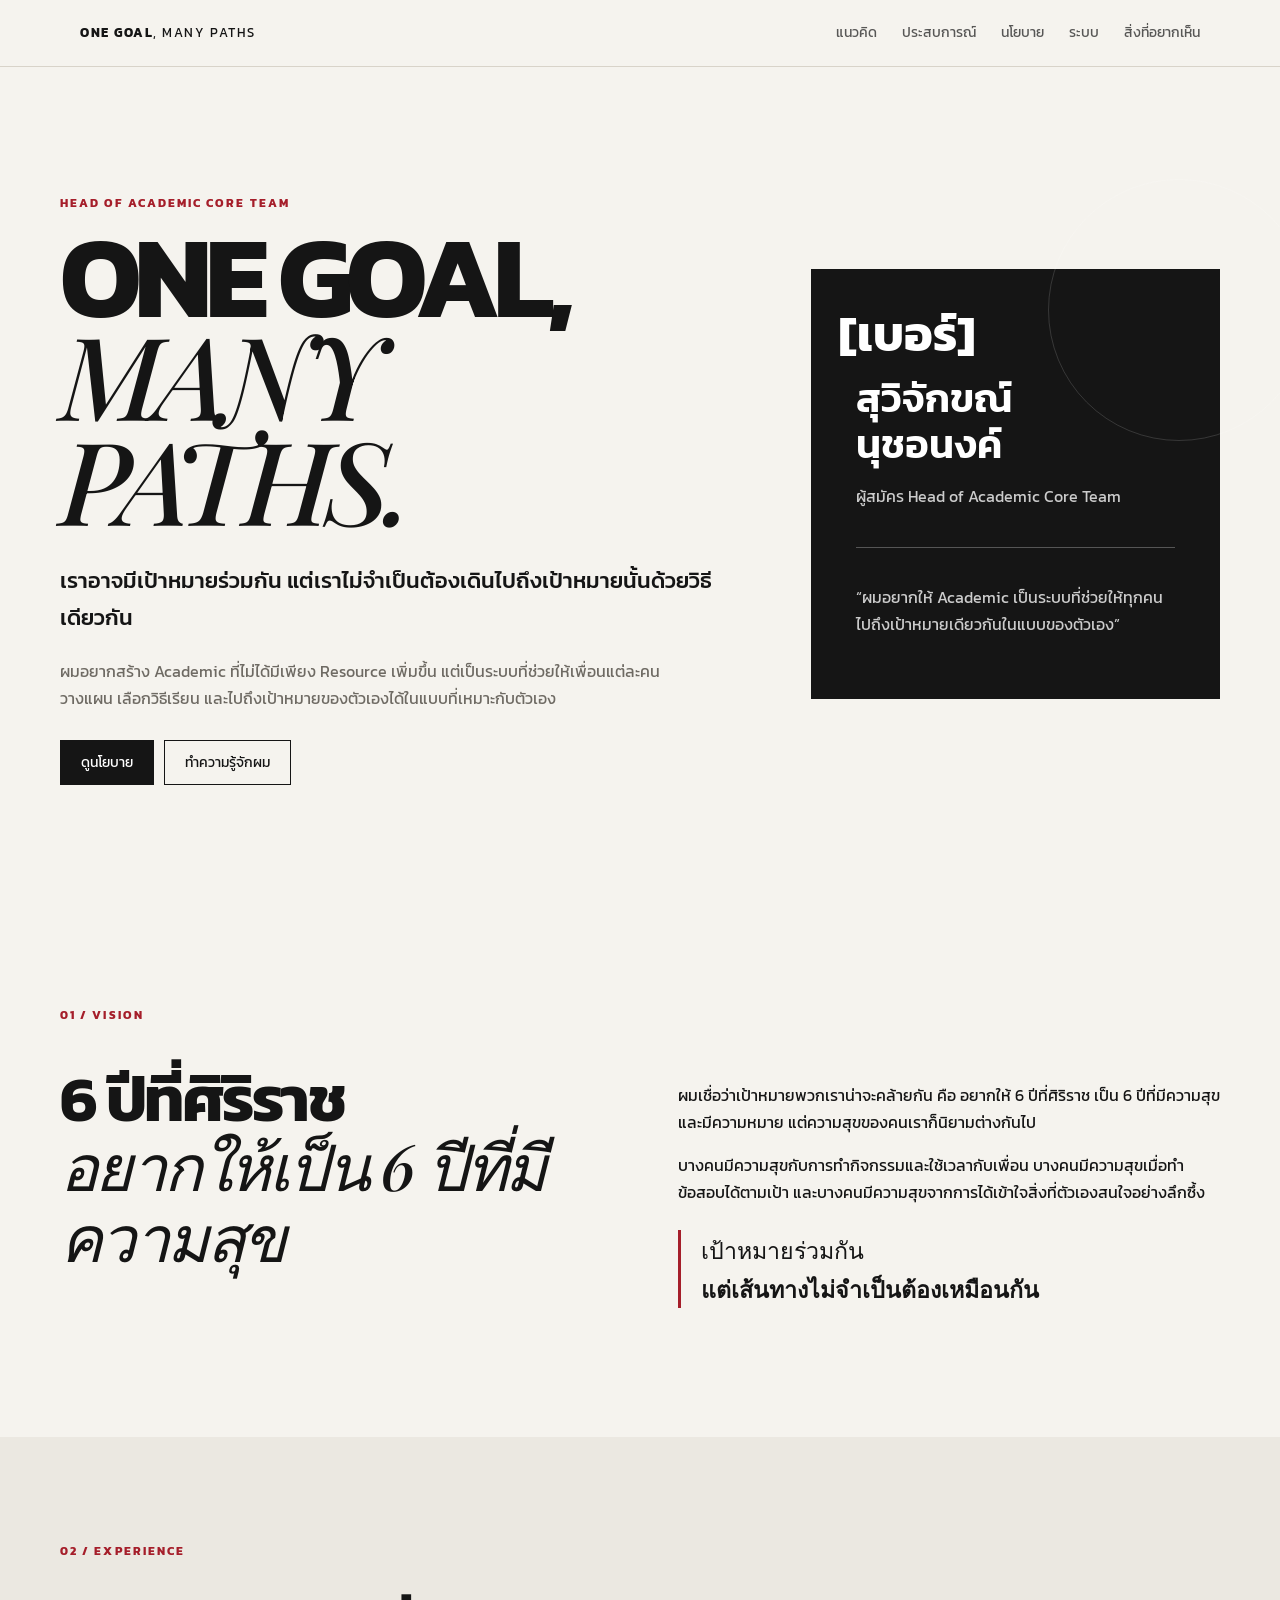
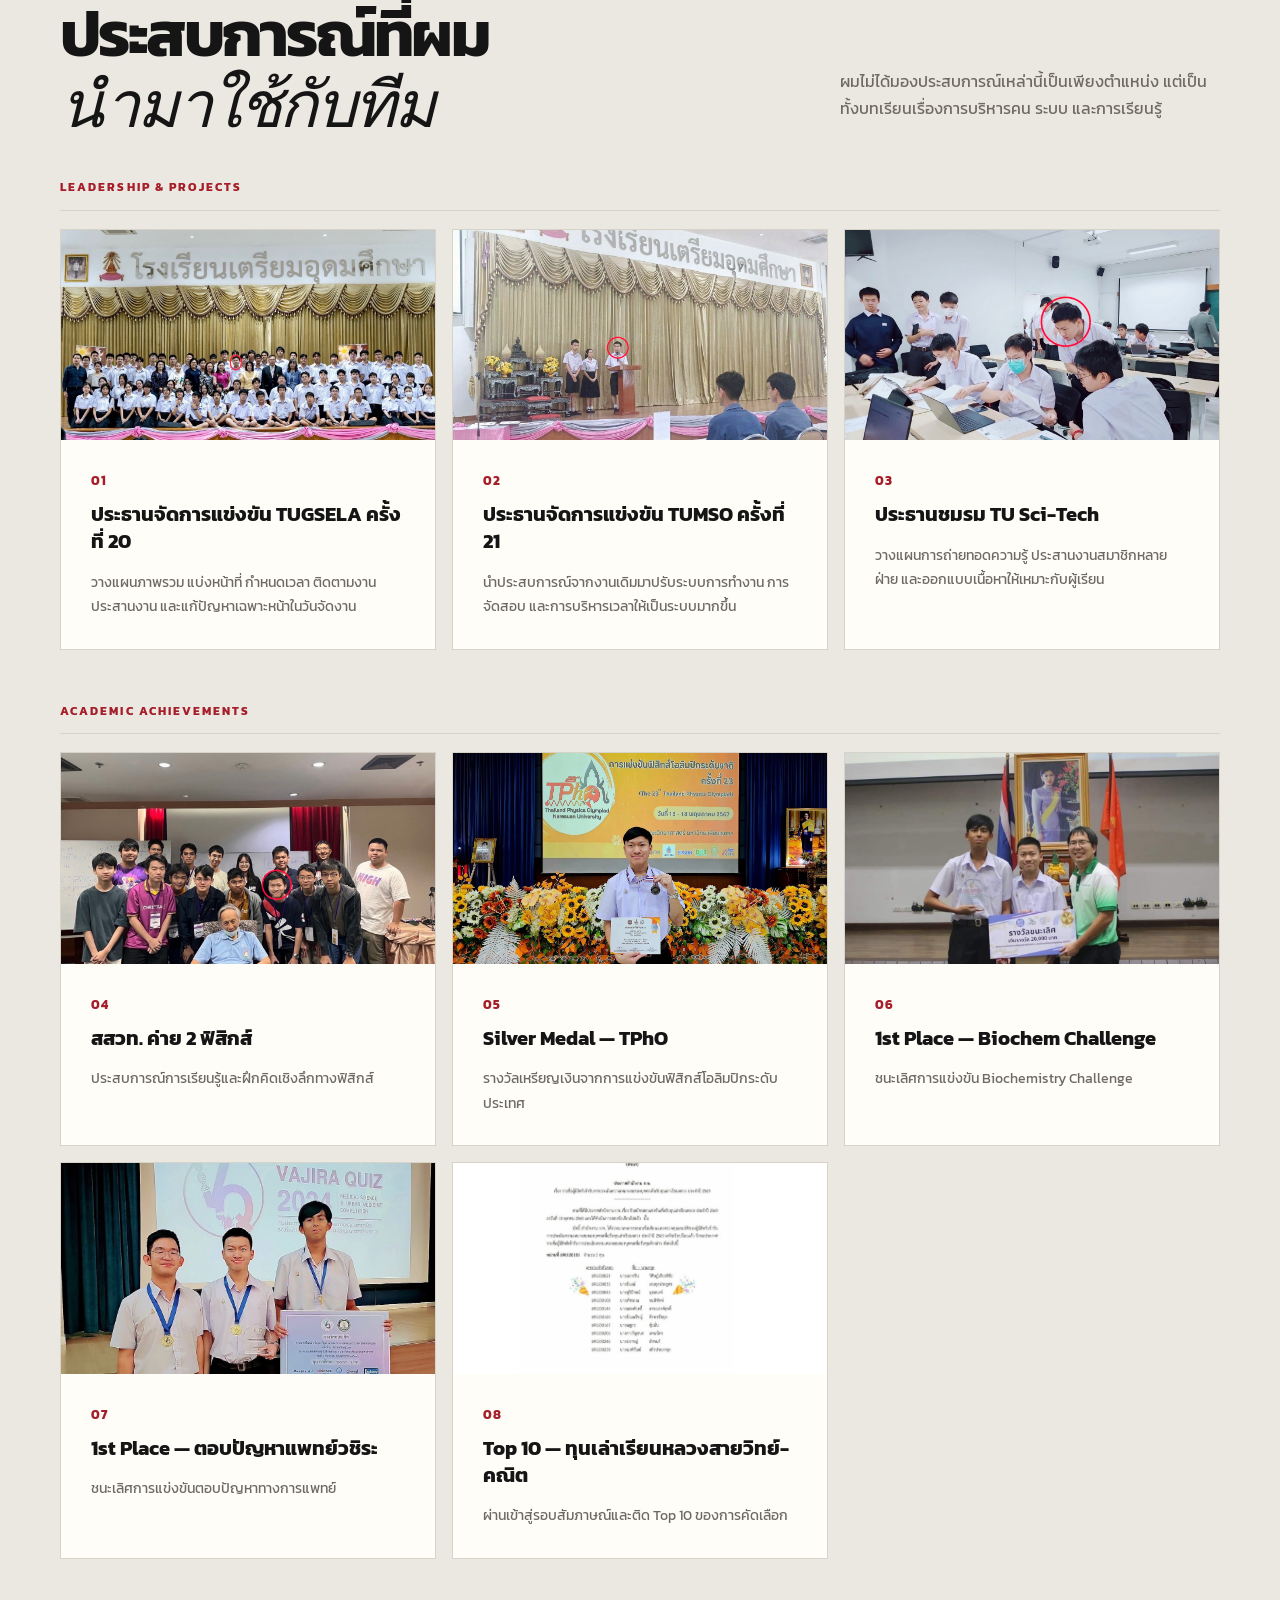
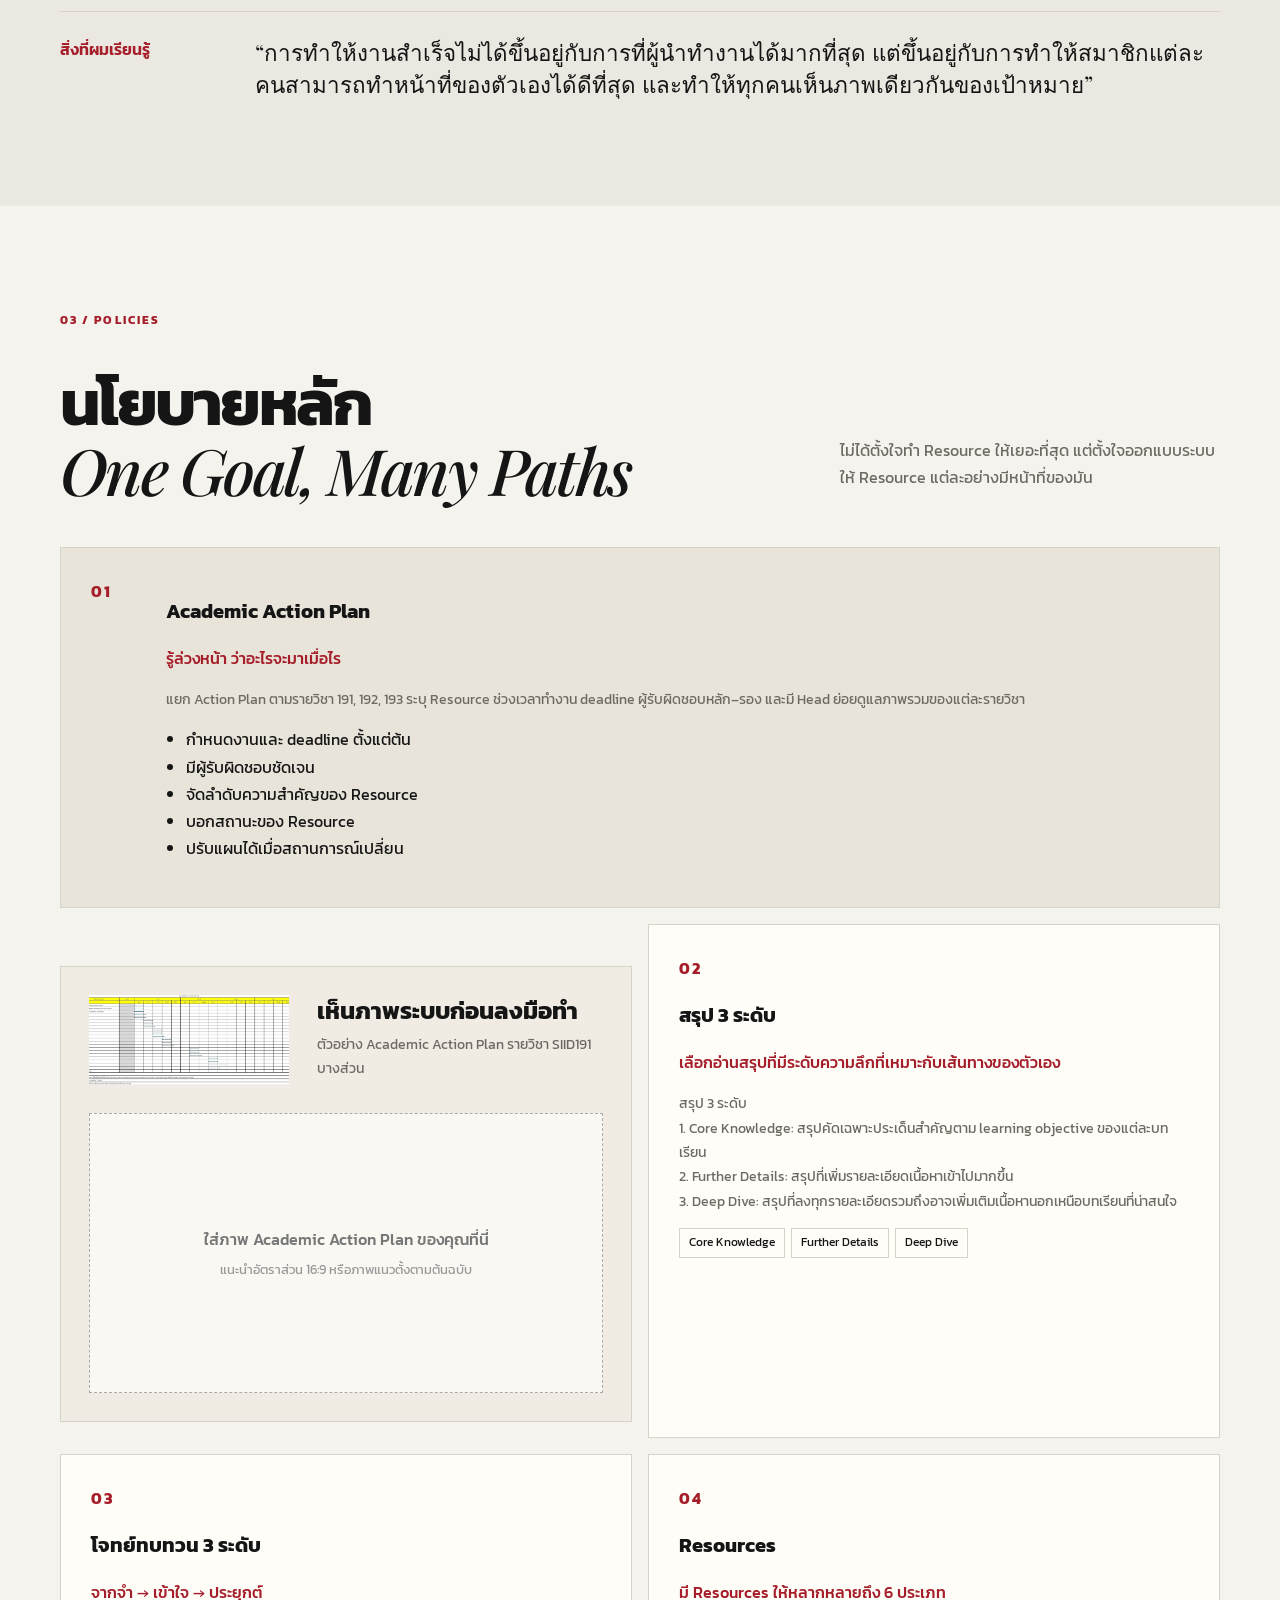
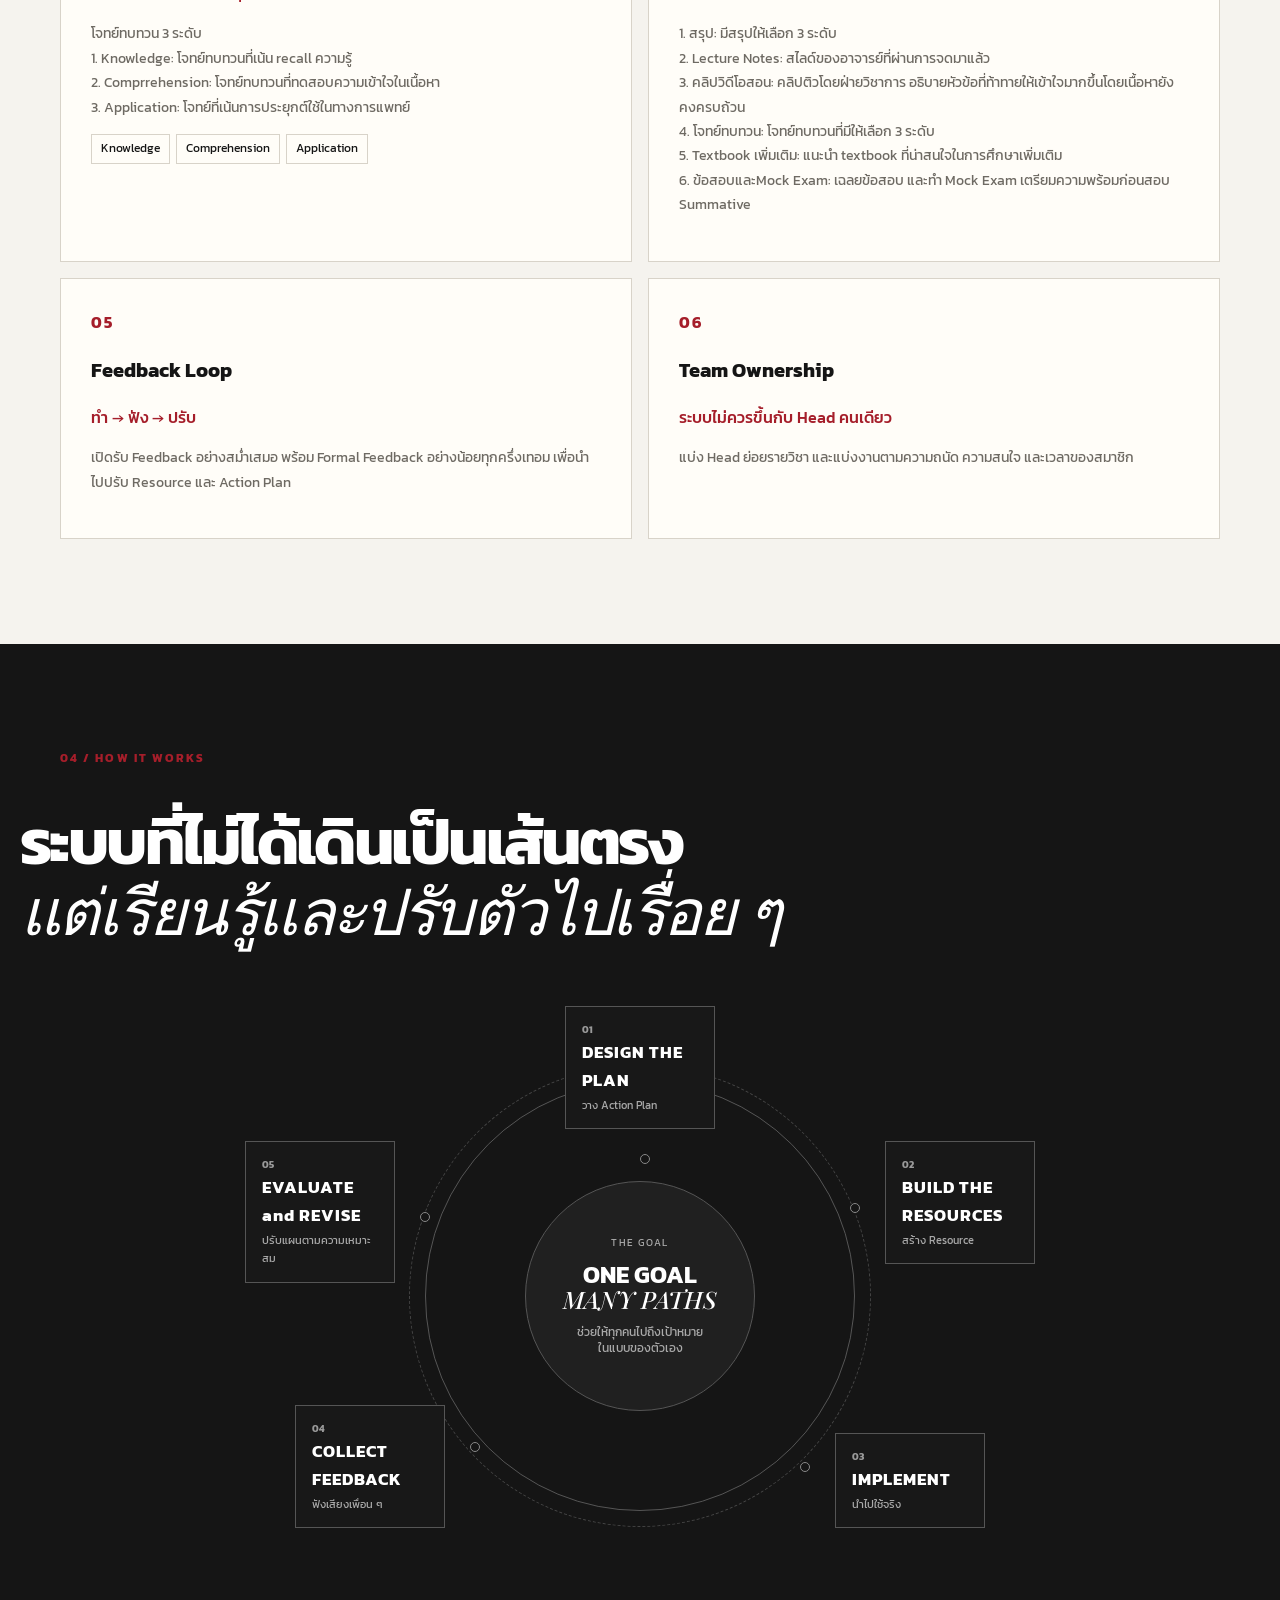
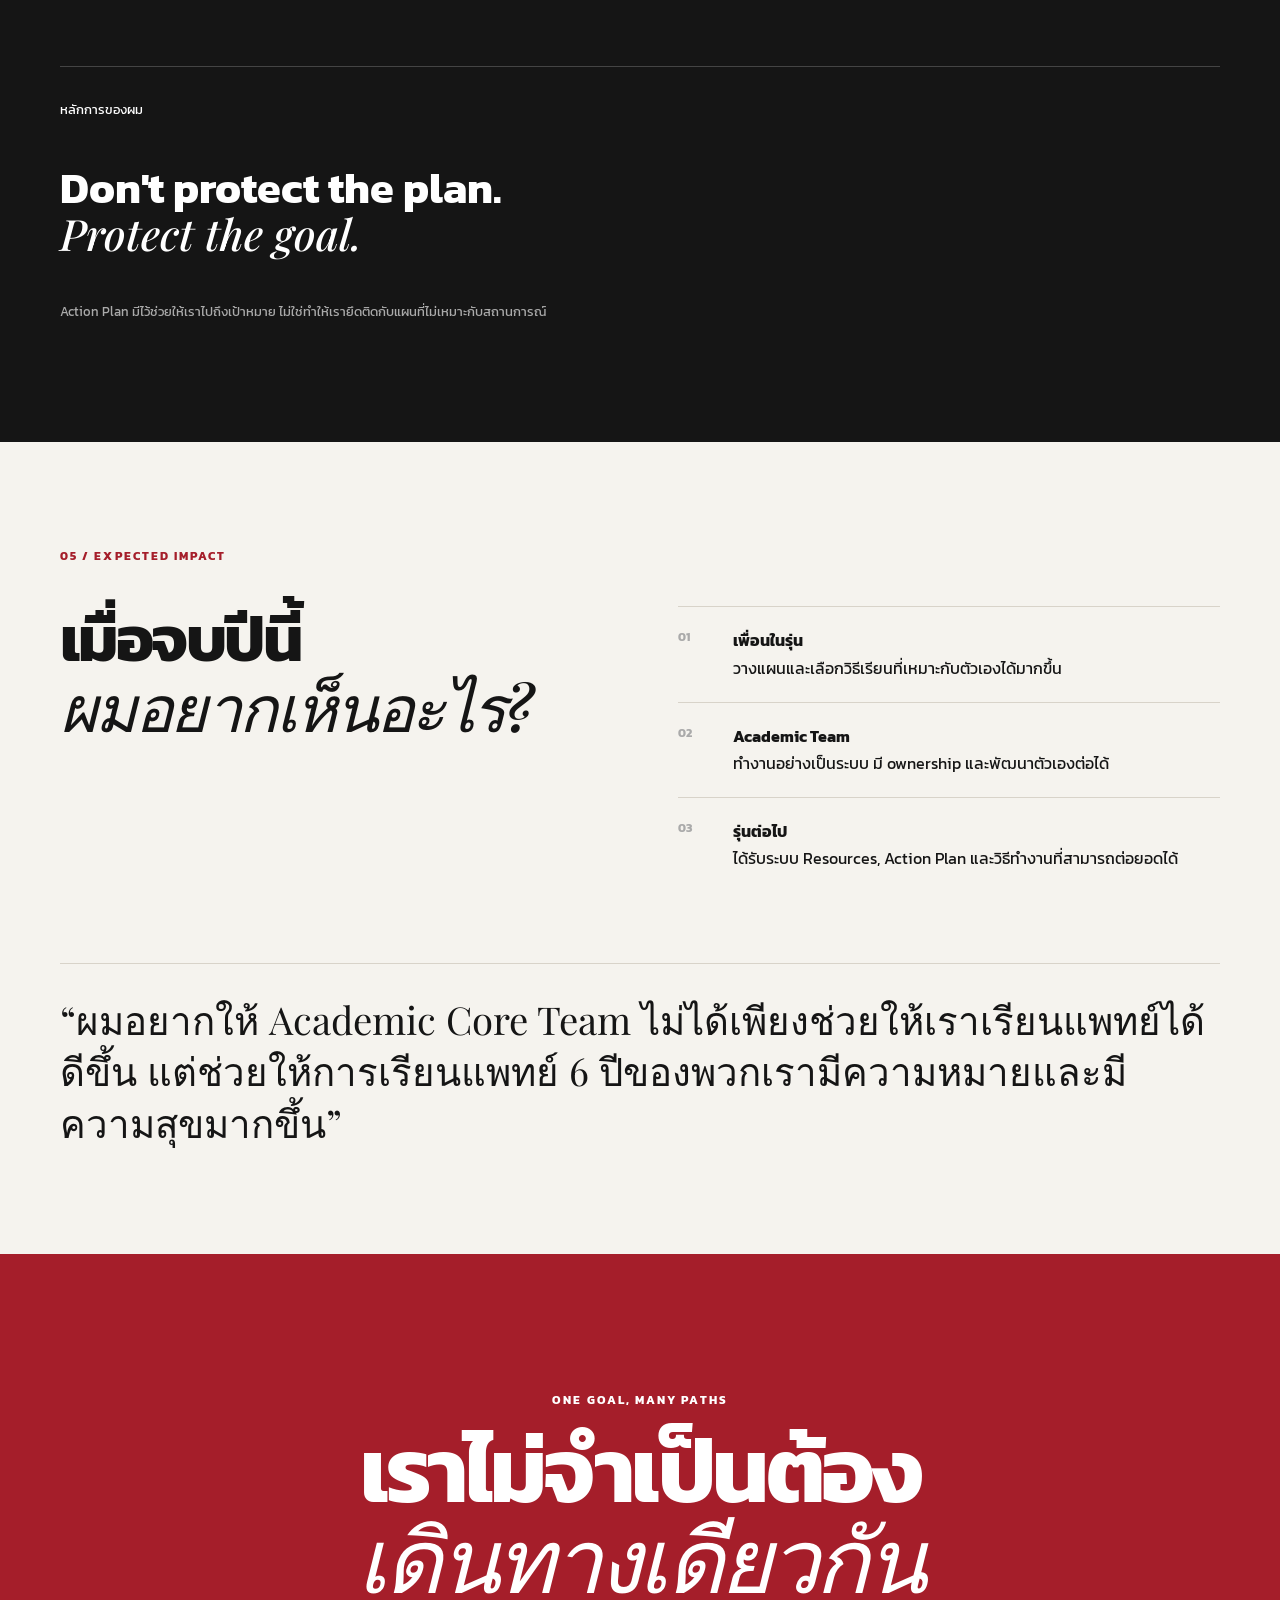
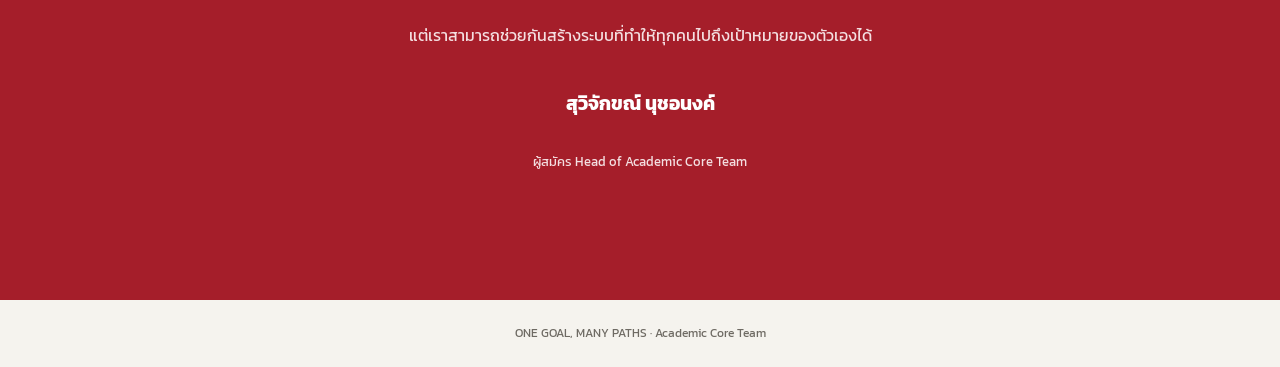
==== commit 2fd90599: "Update index.html" ====
--- a/index.html
+++ b/index.html
@@ -37,7 +37,7 @@
 <article class="experience-card"><div class="experience-image"><img src="assets/ipst2.jpg" alt="IPST2"></div><div class="card-copy"><small>04</small><h3>สสวท. ค่าย 2 ฟิสิกส์</h3><p>ประสบการณ์การเรียนรู้และฝึกคิดเชิงลึกทางฟิสิกส์</p></div></article>
 <article class="experience-card"><div class="experience-image"><img src="assets/tpho.jpg" alt="TPhO"></div><div class="card-copy"><small>05</small><h3>Silver Medal — TPhO</h3><p>รางวัลเหรียญเงินจากการแข่งขันฟิสิกส์โอลิมปิกระดับประเทศ</p></div></article>
 <article class="experience-card"><div class="experience-image"><img src="assets/biochem.jpg" alt="Biochem Challenge"></div><div class="card-copy"><small>06</small><h3>1st Place — Biochem Challenge</h3><p>ชนะเลิศการแข่งขัน Biochemistry Challenge</p></div></article>
-<article class="experience-card"><div class="experience-image"><img src="assets/vajira.jpg" alt="VajiraQuiz"><div class="card-copy"><small>07</small><h3>1st Place — ตอบปัญหาแพทย์วชิระ</h3><p>ชนะเลิศการแข่งขันตอบปัญหาทางการแพทย์</p></div></article>
+<article class="experience-card"><div class="experience-image"><img src="assets/vajira.jpg" alt="VajiraQuiz"></div><div class="card-copy"><small>07</small><h3>1st Place — ตอบปัญหาแพทย์วชิระ</h3><p>ชนะเลิศการแข่งขันตอบปัญหาทางการแพทย์</p></div></article>
 <article class="experience-card"><div class="experience-image"><img src="assets/king.jpg" alt="King"></div><div class="card-copy"><small>08</small><h3>Top 10 — ทุนเล่าเรียนหลวงสายวิทย์-คณิต</h3><p>ผ่านเข้าสู่รอบสัมภาษณ์และติด Top 10 ของการคัดเลือก</p></div></article>
 </div></div>
 <div class="lesson"><span>สิ่งที่ผมเรียนรู้</span><p>“การทำให้งานสำเร็จไม่ได้ขึ้นอยู่กับการที่ผู้นำทำงานได้มากที่สุด แต่ขึ้นอยู่กับการทำให้สมาชิกแต่ละคนสามารถทำหน้าที่ของตัวเองได้ดีที่สุด และทำให้ทุกคนเห็นภาพเดียวกันของเป้าหมาย”</p></div>
--- a/style.css
+++ b/style.css
@@ -15,6 +15,19 @@
     object-fit: cover;
 }
 
+.experience-image2{
+    width: 100%;
+    aspect-ratio: 20 / 9;
+    overflow: hidden;
+}
+
+.experience-image2 img{
+    width: 100%;
+    height: 100%;
+    display: block;
+    object-fit: cover;
+}
+
 /* Continuous system loop */
 .system-loop{max-width:900px;height:620px;margin:10px auto 0;position:relative}.loop-ring{position:absolute;width:430px;height:430px;border:1px solid #555;border-radius:50%;left:50%;top:50%;transform:translate(-50%,-50%)}.loop-ring:before{content:"";position:absolute;inset:-17px;border:1px dashed #444;border-radius:50%}.loop-center{position:absolute;left:50%;top:50%;transform:translate(-50%,-50%);width:230px;height:230px;border-radius:50%;background:#202020;border:1px solid #555;display:flex;align-items:center;justify-content:center;flex-direction:column;text-align:center;padding:20px}.loop-center small{color:#aaa;letter-spacing:.16em;font-size:.62rem}.loop-center strong{font-size:1.5rem;line-height:1.05;margin:10px 0}.loop-center span{color:#aaa;font-size:.72rem;line-height:1.45}.loop-node{position:absolute;width:150px;min-height:92px;border:1px solid #555;background:#181818;padding:14px 16px;display:flex;flex-direction:column}.loop-node b{font-size:.65rem;color:#999}.loop-node strong{font-size:1.05rem;letter-spacing:.06em}.loop-node span{font-size:.68rem;color:#aaa}.n1{left:50%;top:20px;transform:translateX(-50%)}.n2{right:55px;top:155px}.n3{right:105px;bottom:78px}.n4{left:105px;bottom:78px}.n5{left:55px;top:155px}
 .loop-node:after{content:"";position:absolute;width:8px;height:8px;border:1px solid #888;border-radius:50%;background:var(--dark)}.n1:after{left:50%;bottom:-36px}.n2:after{left:-36px;top:50%}.n3:after{left:-36px;top:30%}.n4:after{right:-36px;top:30%}.n5:after{right:-36px;top:50%}
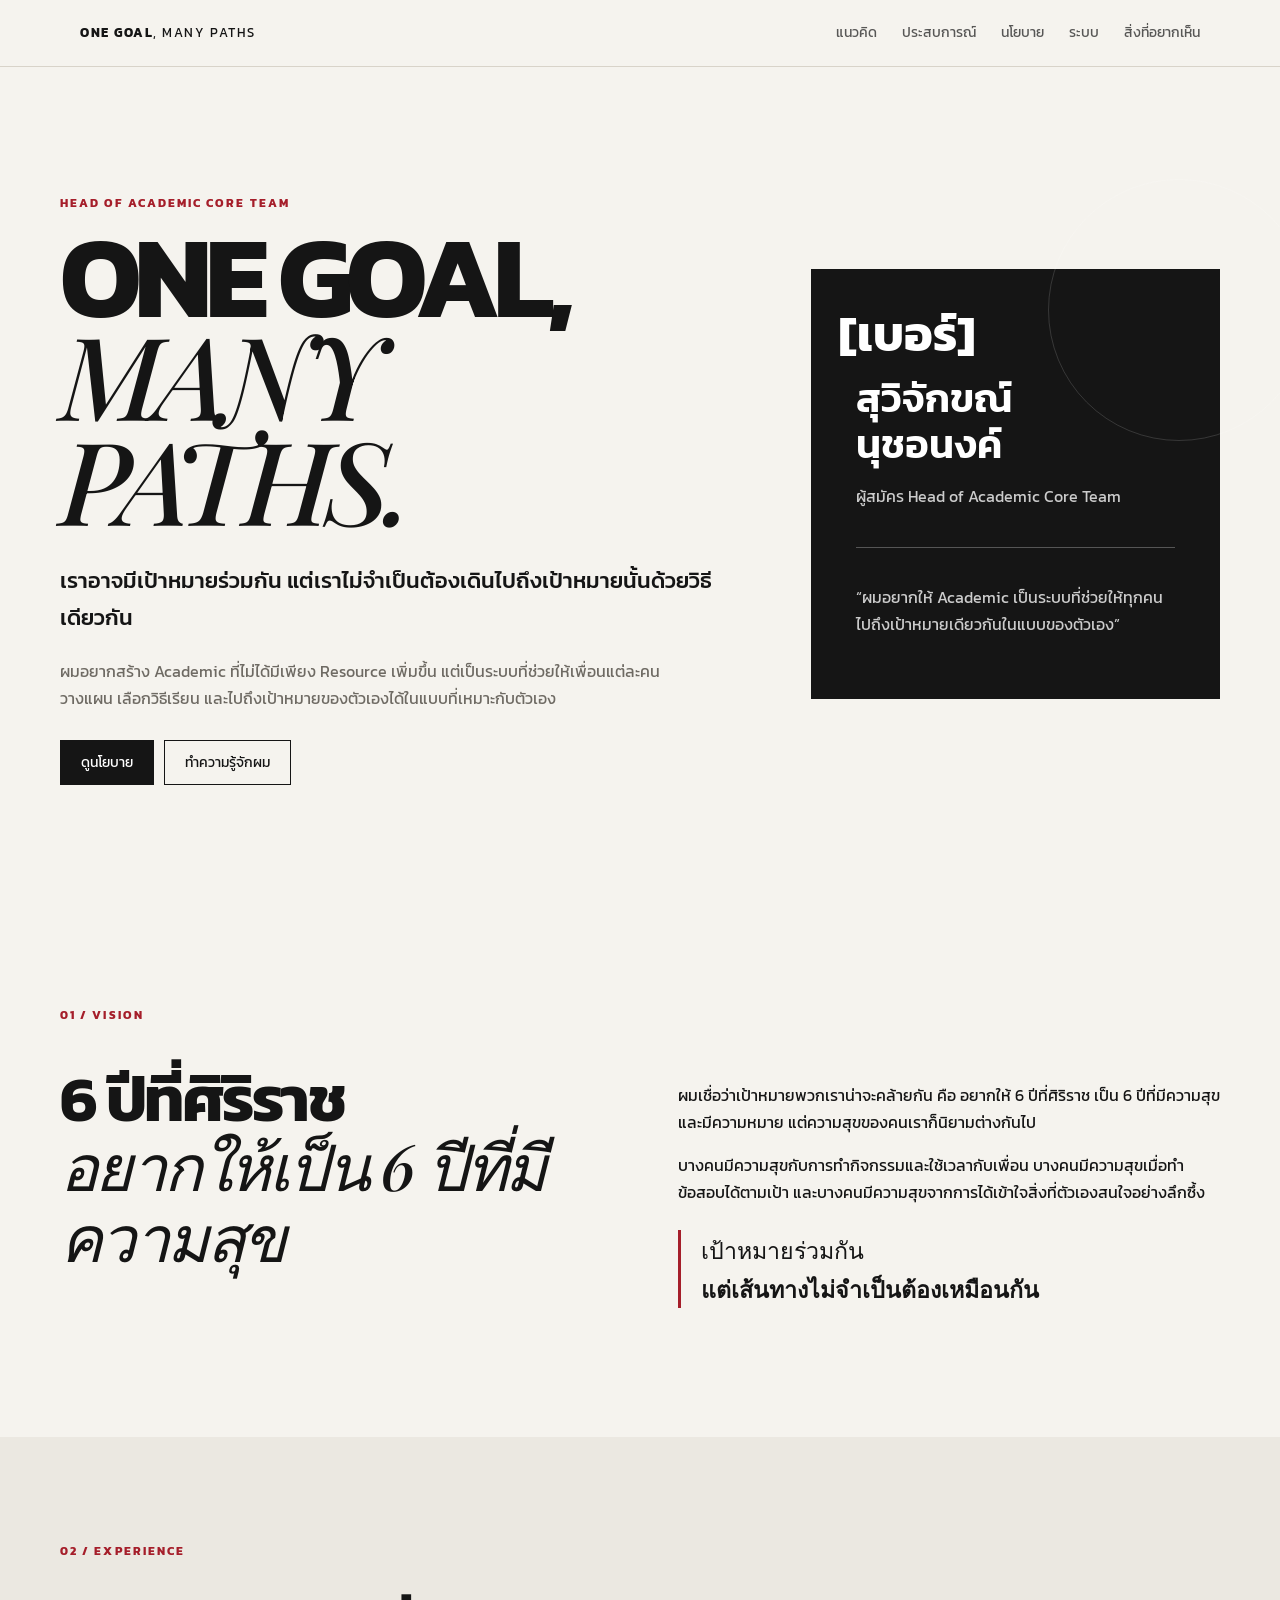
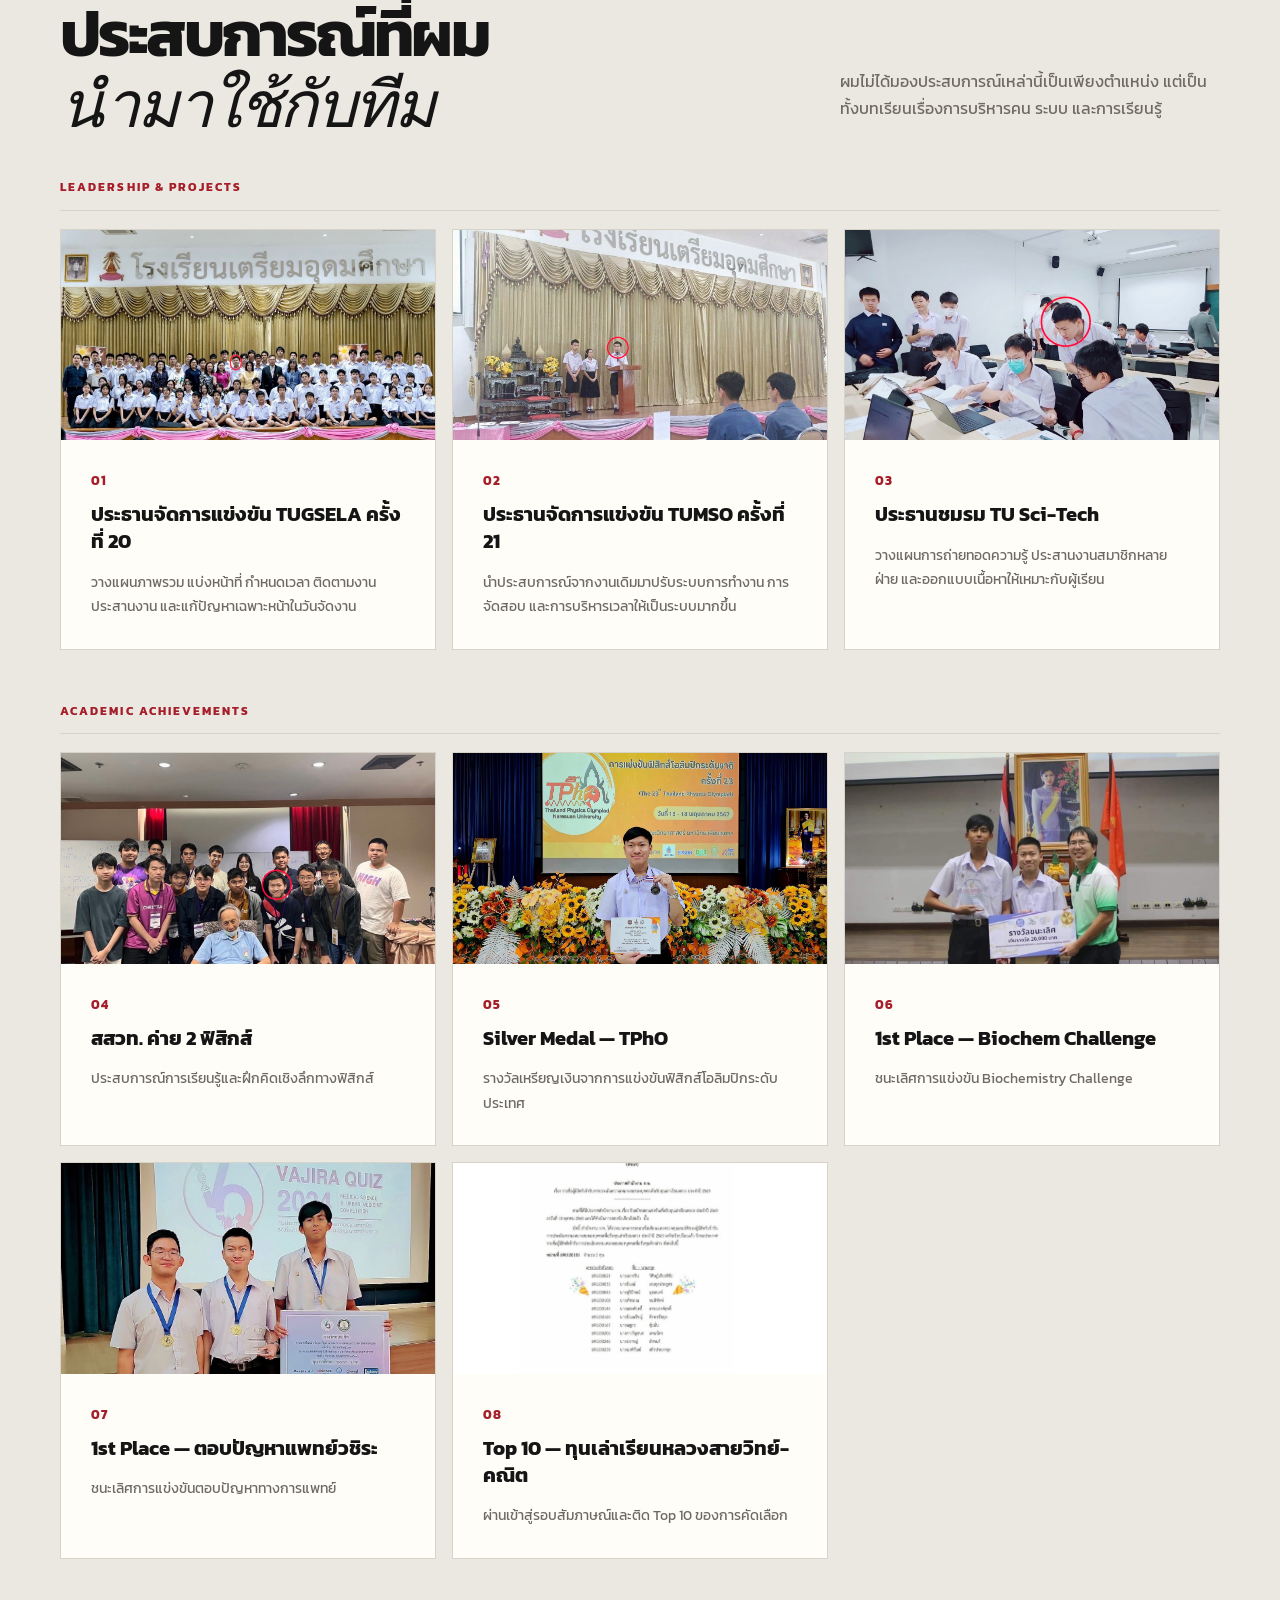
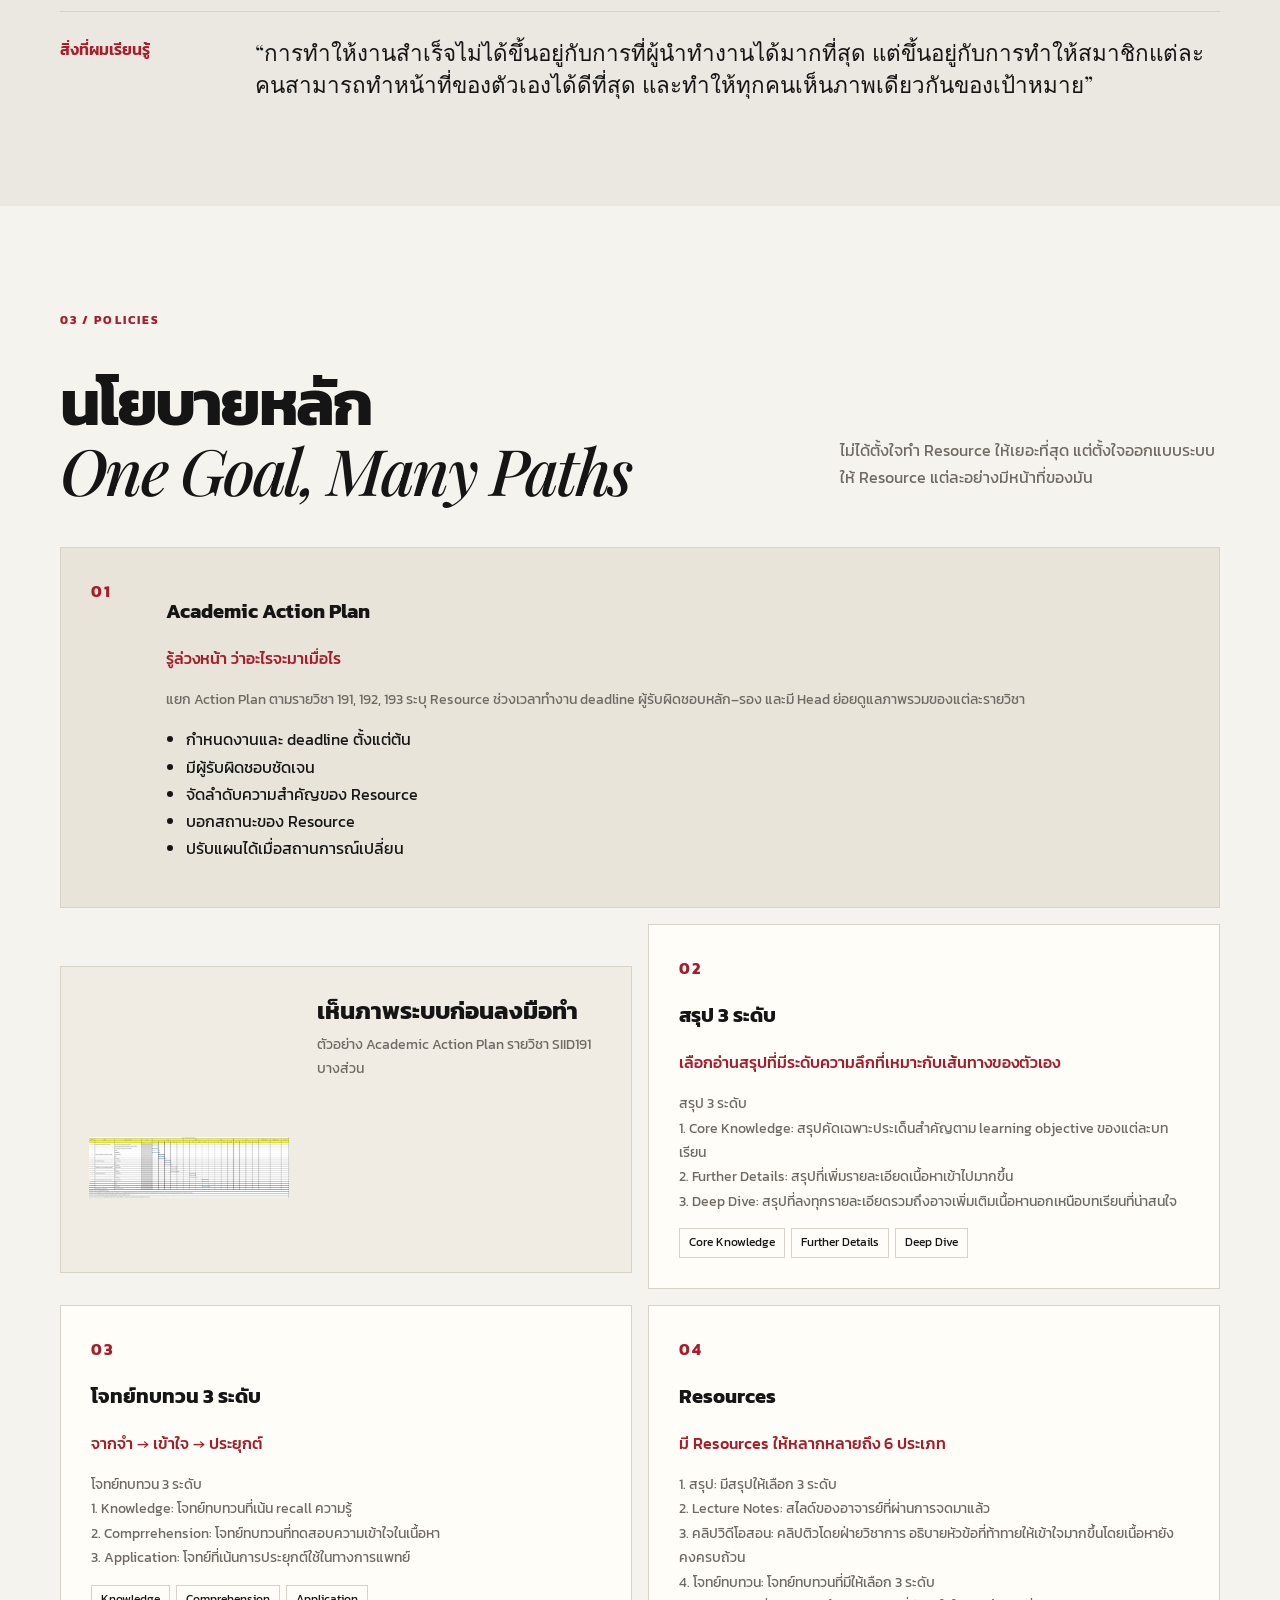
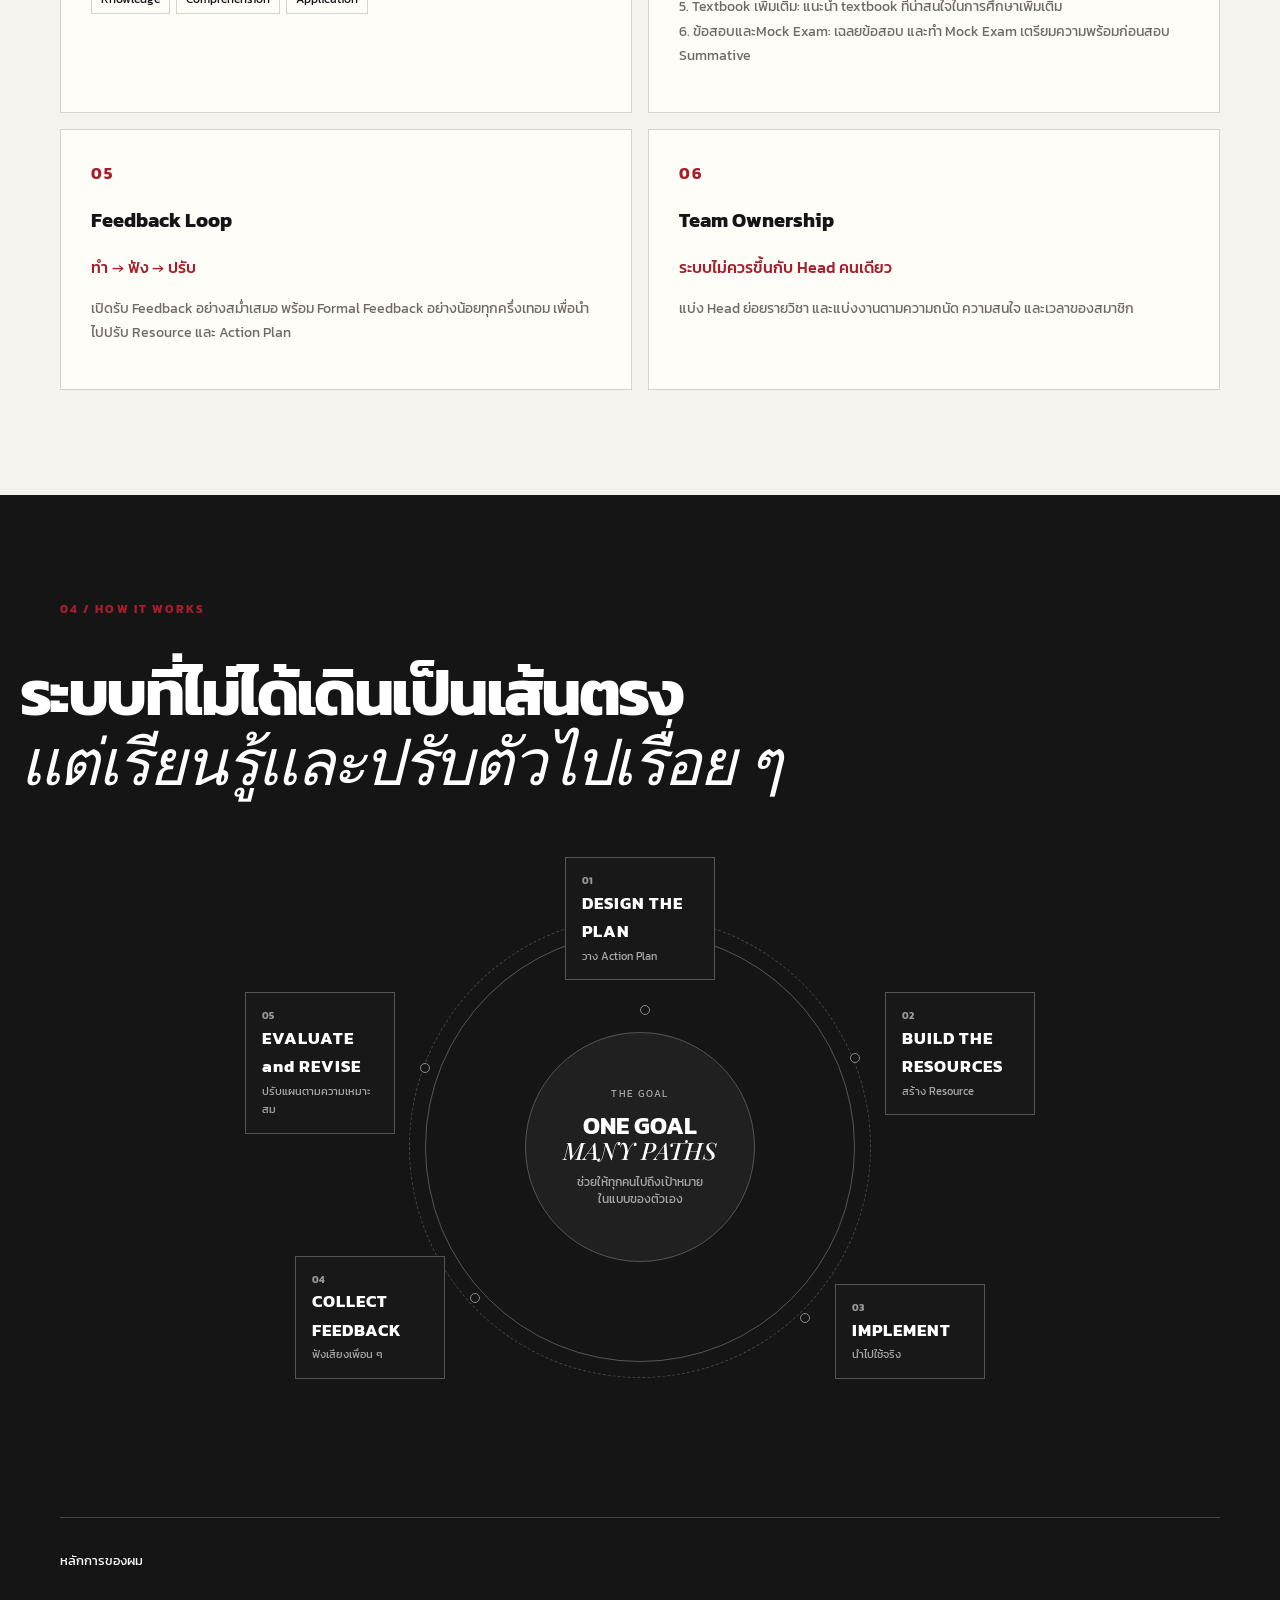
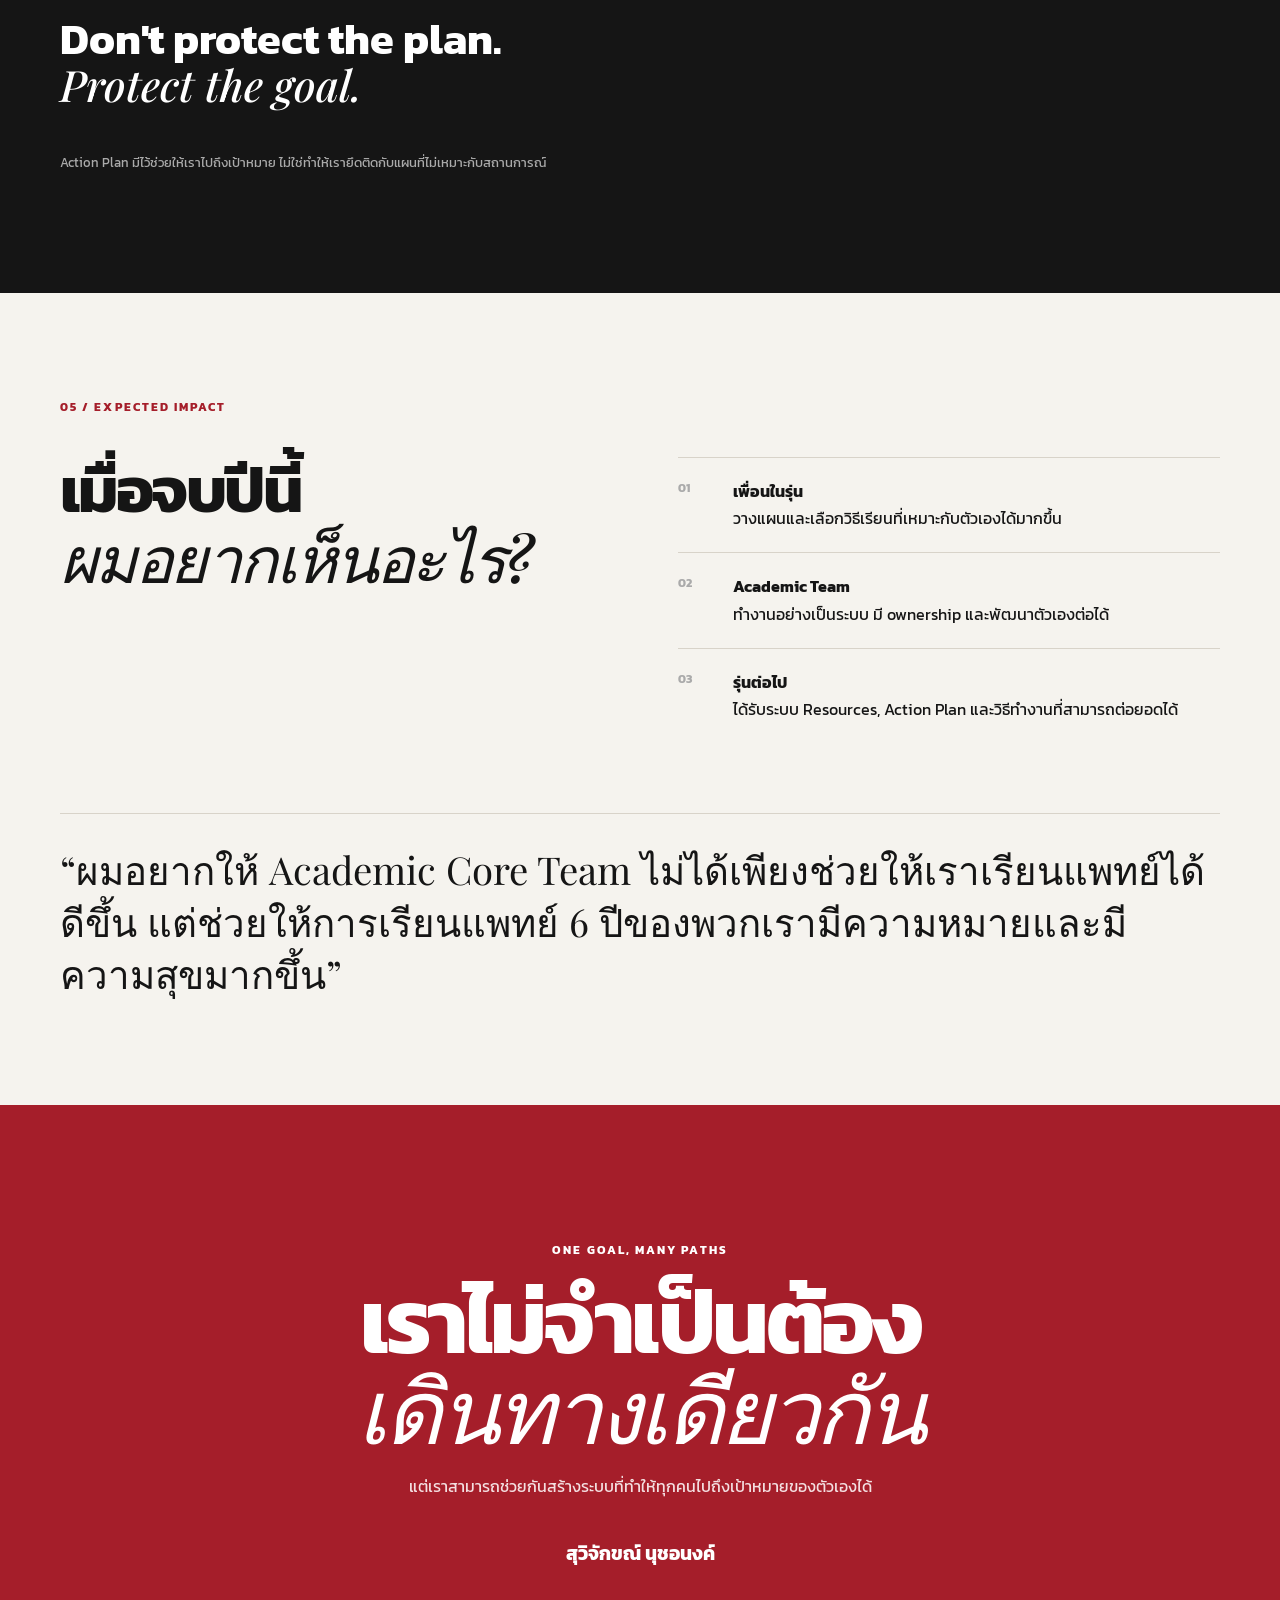
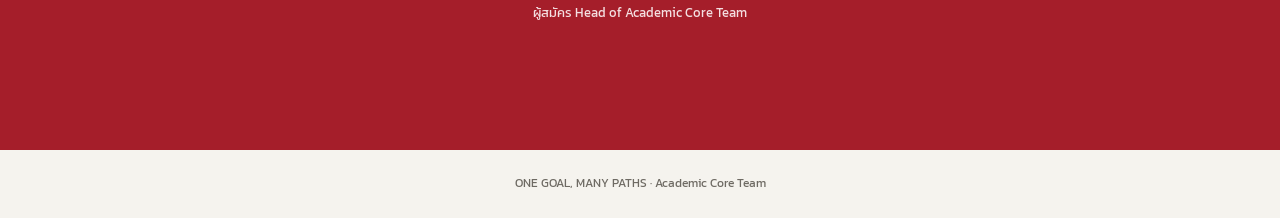
==== commit ed3e1af8: "Update index.html" ====
--- a/index.html
+++ b/index.html
@@ -46,7 +46,7 @@
 <section class="section" id="policies"><div class="label">03 / POLICIES</div><div class="head"><h2>นโยบายหลัก<br><em>One Goal, Many Paths</em></h2><p>ไม่ได้ตั้งใจทำ Resource ให้เยอะที่สุด แต่ตั้งใจออกแบบระบบให้ Resource แต่ละอย่างมีหน้าที่ของมัน</p></div>
 <div class="policies">
 <article class="wide"><b>01</b><div><h3>Academic Action Plan</h3><strong>รู้ล่วงหน้า ว่าอะไรจะมาเมื่อไร</strong><p>แยก Action Plan ตามรายวิชา 191, 192, 193 ระบุ Resource ช่วงเวลาทำงาน deadline ผู้รับผิดชอบหลัก–รอง และมี Head ย่อยดูแลภาพรวมของแต่ละรายวิชา</p><ul><li>กำหนดงานและ deadline ตั้งแต่ต้น</li><li>มีผู้รับผิดชอบชัดเจน</li><li>จัดลำดับความสำคัญของ Resource</li><li>บอกสถานะของ Resource</li><li>ปรับแผนได้เมื่อสถานการณ์เปลี่ยน</li></ul></div></article>
-<div class="action-plan-showcase"><div class="experience-image2"><img src="assets/actionplan.jpg" alt="Action Plan"></div><div><h3>เห็นภาพระบบก่อนลงมือทำ</h3><p>ตัวอย่าง Academic Action Plan รายวิชา SIID191 บางส่วน</p></div><div class="action-plan-placeholder"><span>ใส่ภาพ Academic Action Plan ของคุณที่นี่</span><small>แนะนำอัตราส่วน 16:9 หรือภาพแนวตั้งตามต้นฉบับ</small></div></div>
+<div class="action-plan-showcase"><div class="experience-image2"></div><div><h3>เห็นภาพระบบก่อนลงมือทำ</h3><p>ตัวอย่าง Academic Action Plan รายวิชา SIID191 บางส่วน</p></div><div class="experience-image2"><img src="assets/actionplan.jpg" alt="Action Plan"></div></div>
 <article><b>02</b><h3>สรุป 3 ระดับ</h3><strong>เลือกอ่านสรุปที่มีระดับความลึกที่เหมาะกับเส้นทางของตัวเอง</strong><p>สรุป 3 ระดับ<br>1. Core Knowledge: สรุปคัดเฉพาะประเด็นสำคัญตาม learning objective ของแต่ละบทเรียน<br>2. Further Details: สรุปที่เพิ่มรายละเอียดเนื้อหาเข้าไปมากขึ้น<br>3. Deep Dive: สรุปที่ลงทุกรายละเอียดรวมถึงอาจเพิ่มเติมเนื้อหานอกเหนือบทเรียนที่น่าสนใจ</p><div class="tags"><span>Core Knowledge</span><span>Further Details</span><span>Deep Dive</span></div></article>
 <article><b>03</b><h3>โจทย์ทบทวน 3 ระดับ</h3><strong>จากจำ → เข้าใจ → ประยุกต์</strong><p>โจทย์ทบทวน 3 ระดับ<br>1. Knowledge: โจทย์ทบทวนที่เน้น recall ความรู้<br>2. Comprrehension: โจทย์ทบทวนที่ทดสอบความเข้าใจในเนื้อหา<br>3. Application: โจทย์ที่เน้นการประยุกต์ใช้ในทางการแพทย์</p><div class="tags"><span>Knowledge</span><span>Comprehension</span><span>Application</span></div></article>
 <article><b>04</b><h3>Resources</h3><strong>มี Resources ให้หลากหลายถึง 6 ประเภท</strong><p>1. สรุป: มีสรุปให้เลือก 3 ระดับ<br>2. Lecture Notes: สไลด์ของอาจารย์ที่ผ่านการจดมาแล้ว<br>3. คลิปวิดีโอสอน: คลิปติวโดยฝ่ายวิชาการ อธิบายหัวข้อที่ท้าทายให้เข้าใจมากขึ้นโดยเนื้อหายังคงครบถ้วน<br>4. โจทย์ทบทวน: โจทย์ทบทวนที่มีให้เลือก 3 ระดับ<br>5. Textbook เพิ่มเติม: แนะนำ textbook ที่น่าสนใจในการศึกษาเพิ่มเติม<br>6. ข้อสอบและMock Exam: เฉลยข้อสอบ และทำ Mock Exam เตรียมความพร้อมก่อนสอบ Summative</p></article>
--- a/style.css
+++ b/style.css
@@ -17,15 +17,13 @@
 
 .experience-image2{
     width: 100%;
-    aspect-ratio: 20 / 9;
     overflow: hidden;
 }
 
 .experience-image2 img{
     width: 100%;
-    height: 100%;
+    height: auto;
     display: block;
-    object-fit: cover;
 }
 
 /* Continuous system loop */
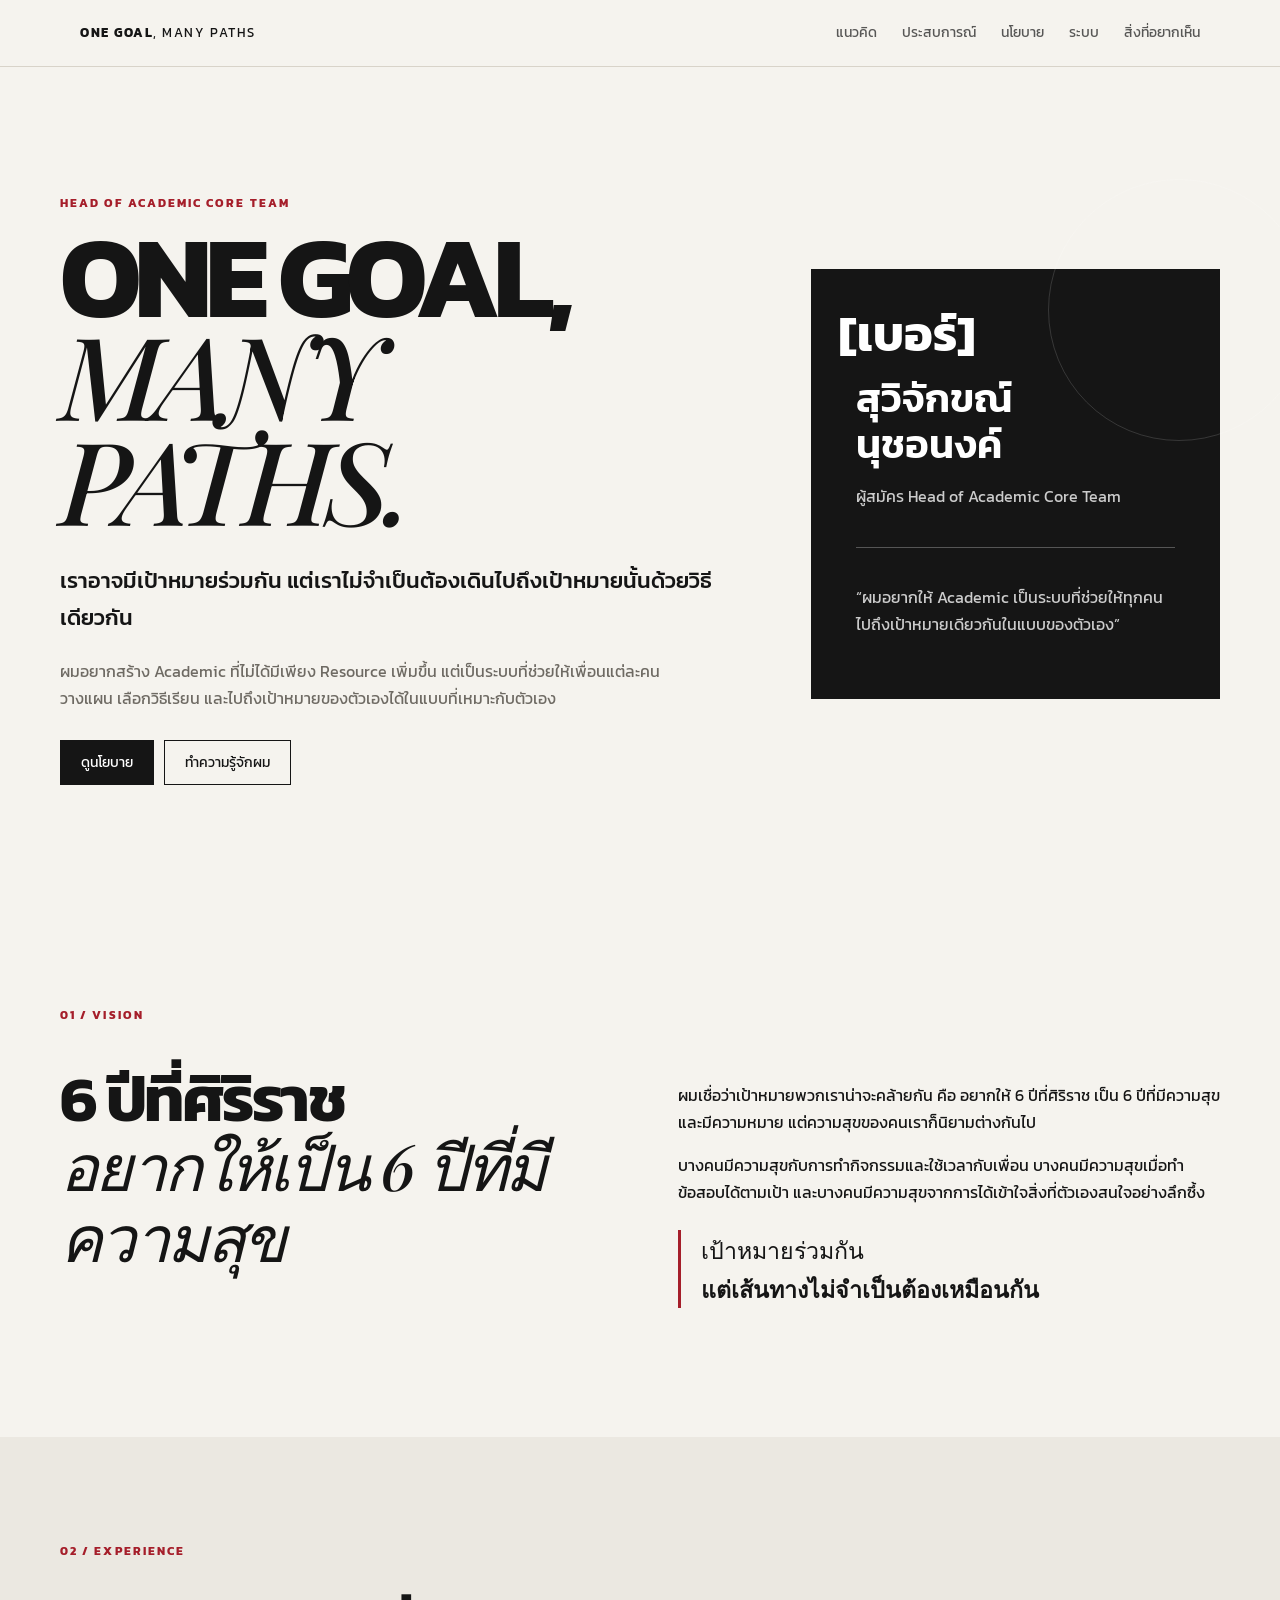
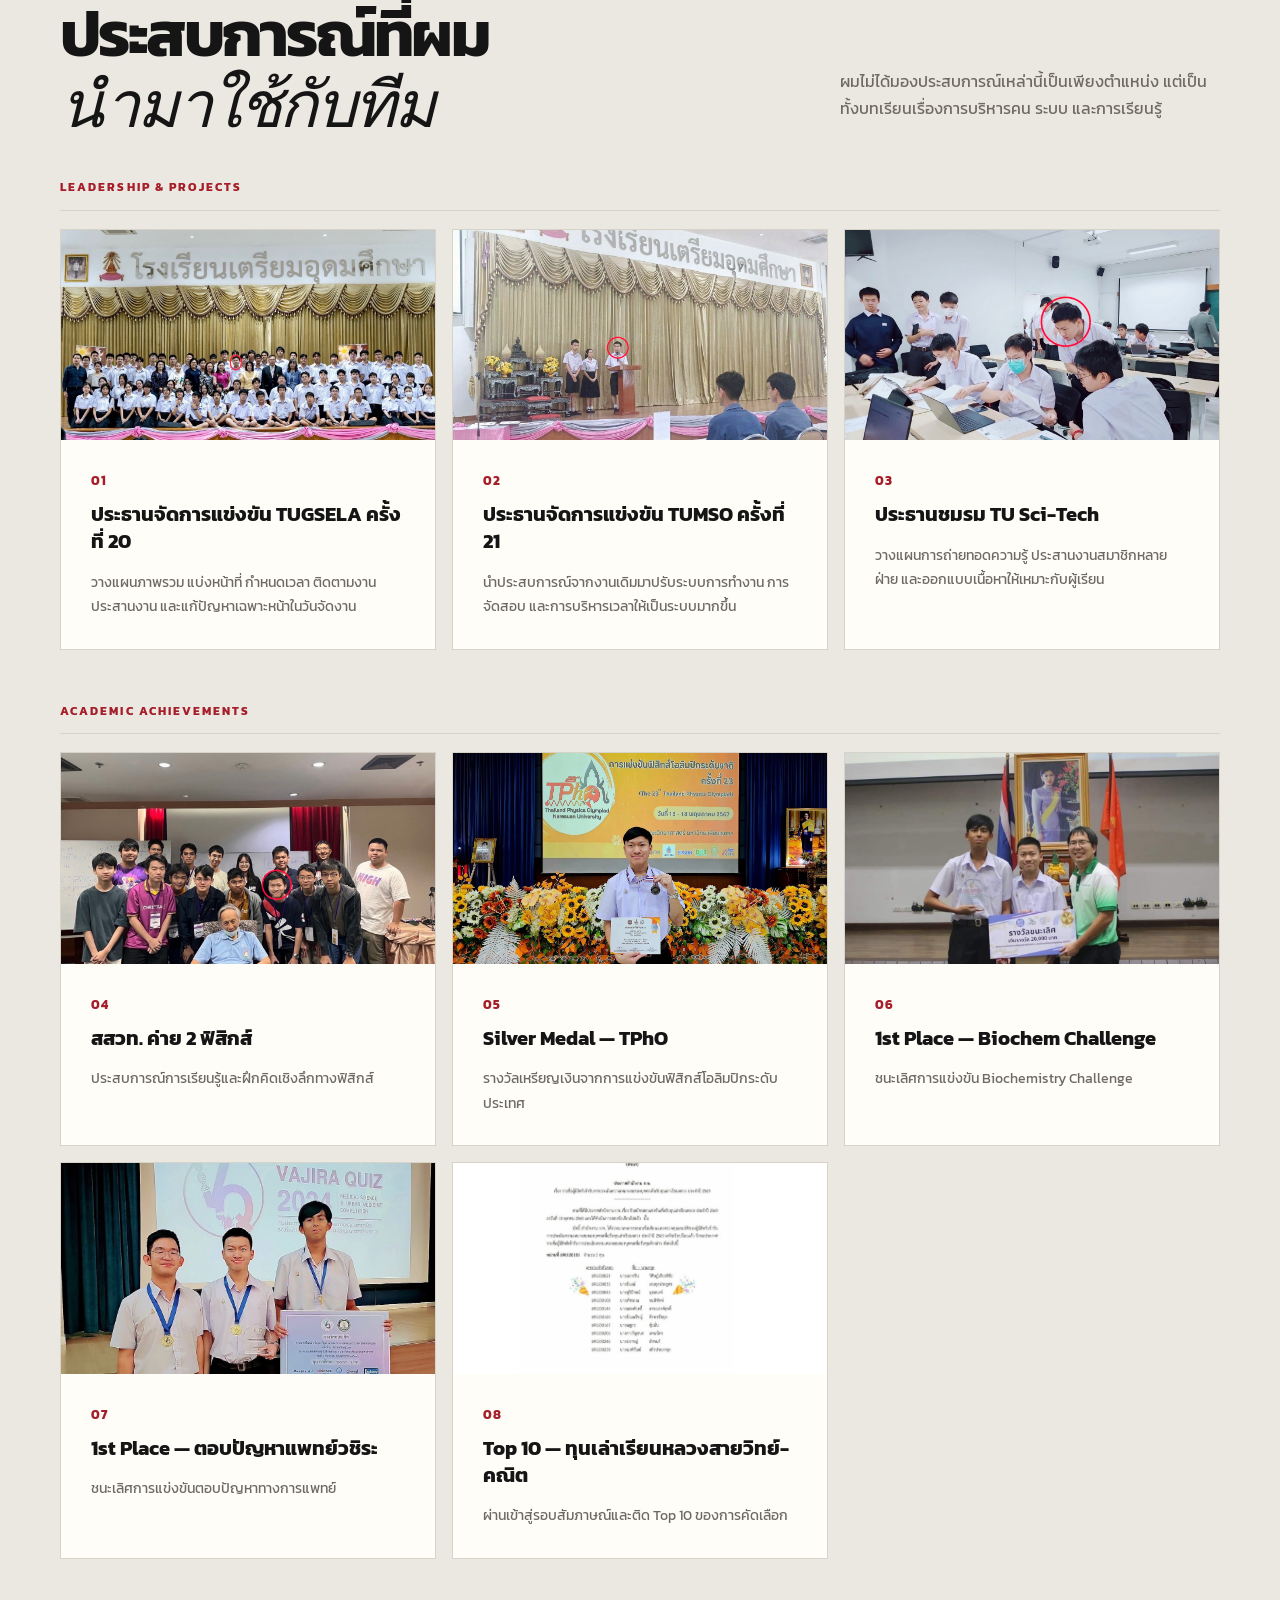
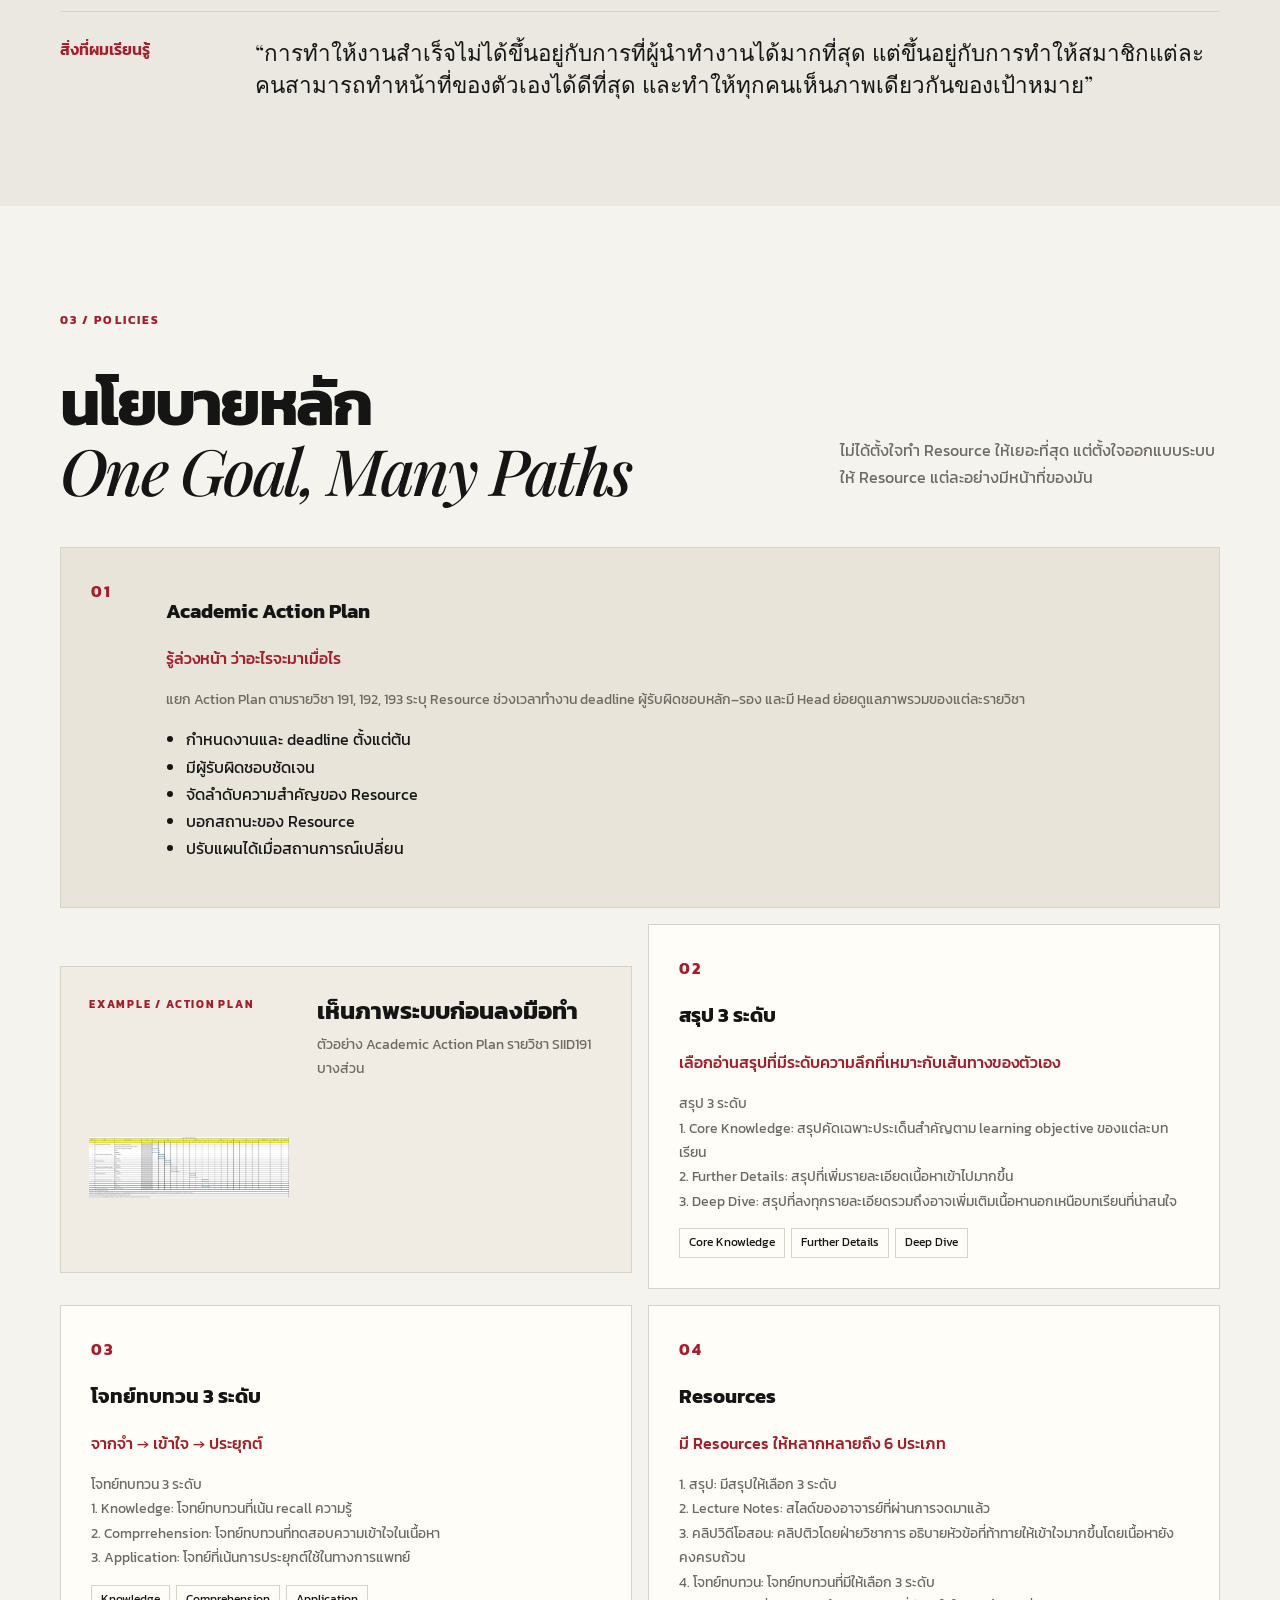
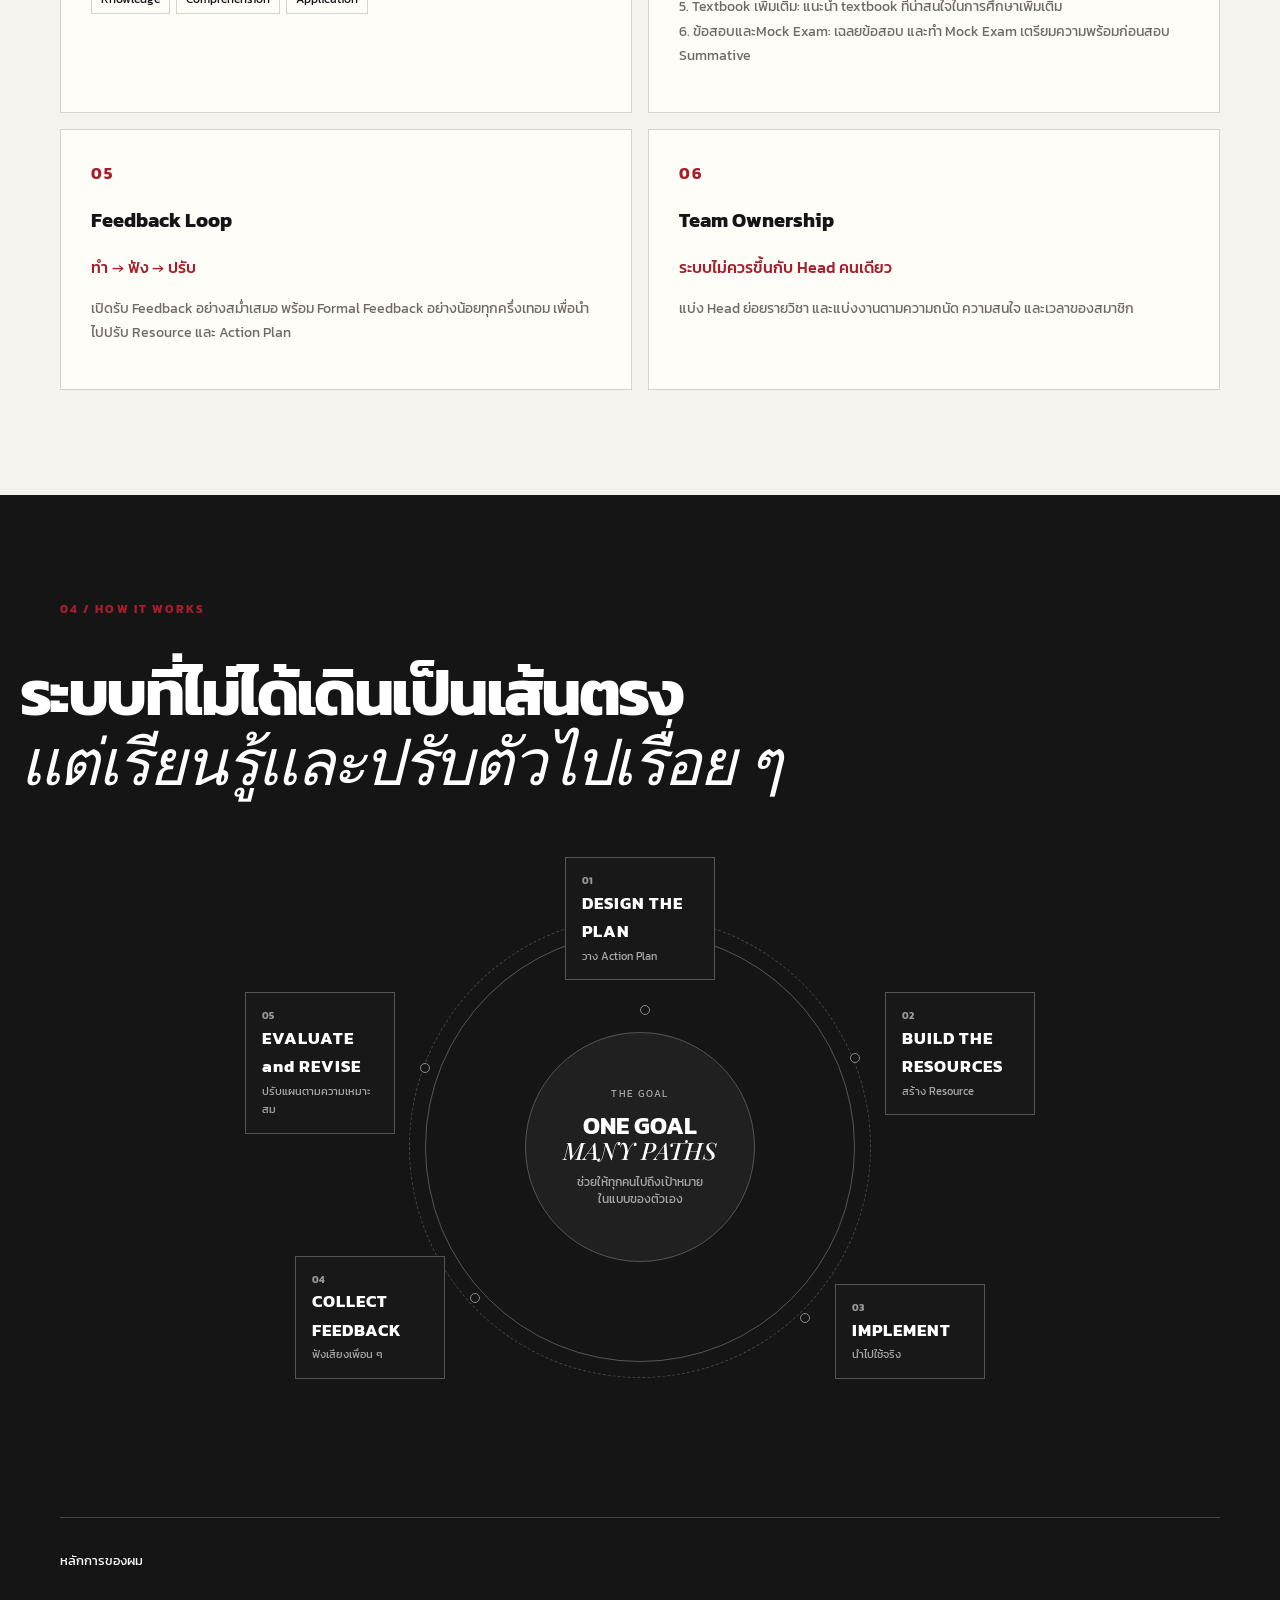
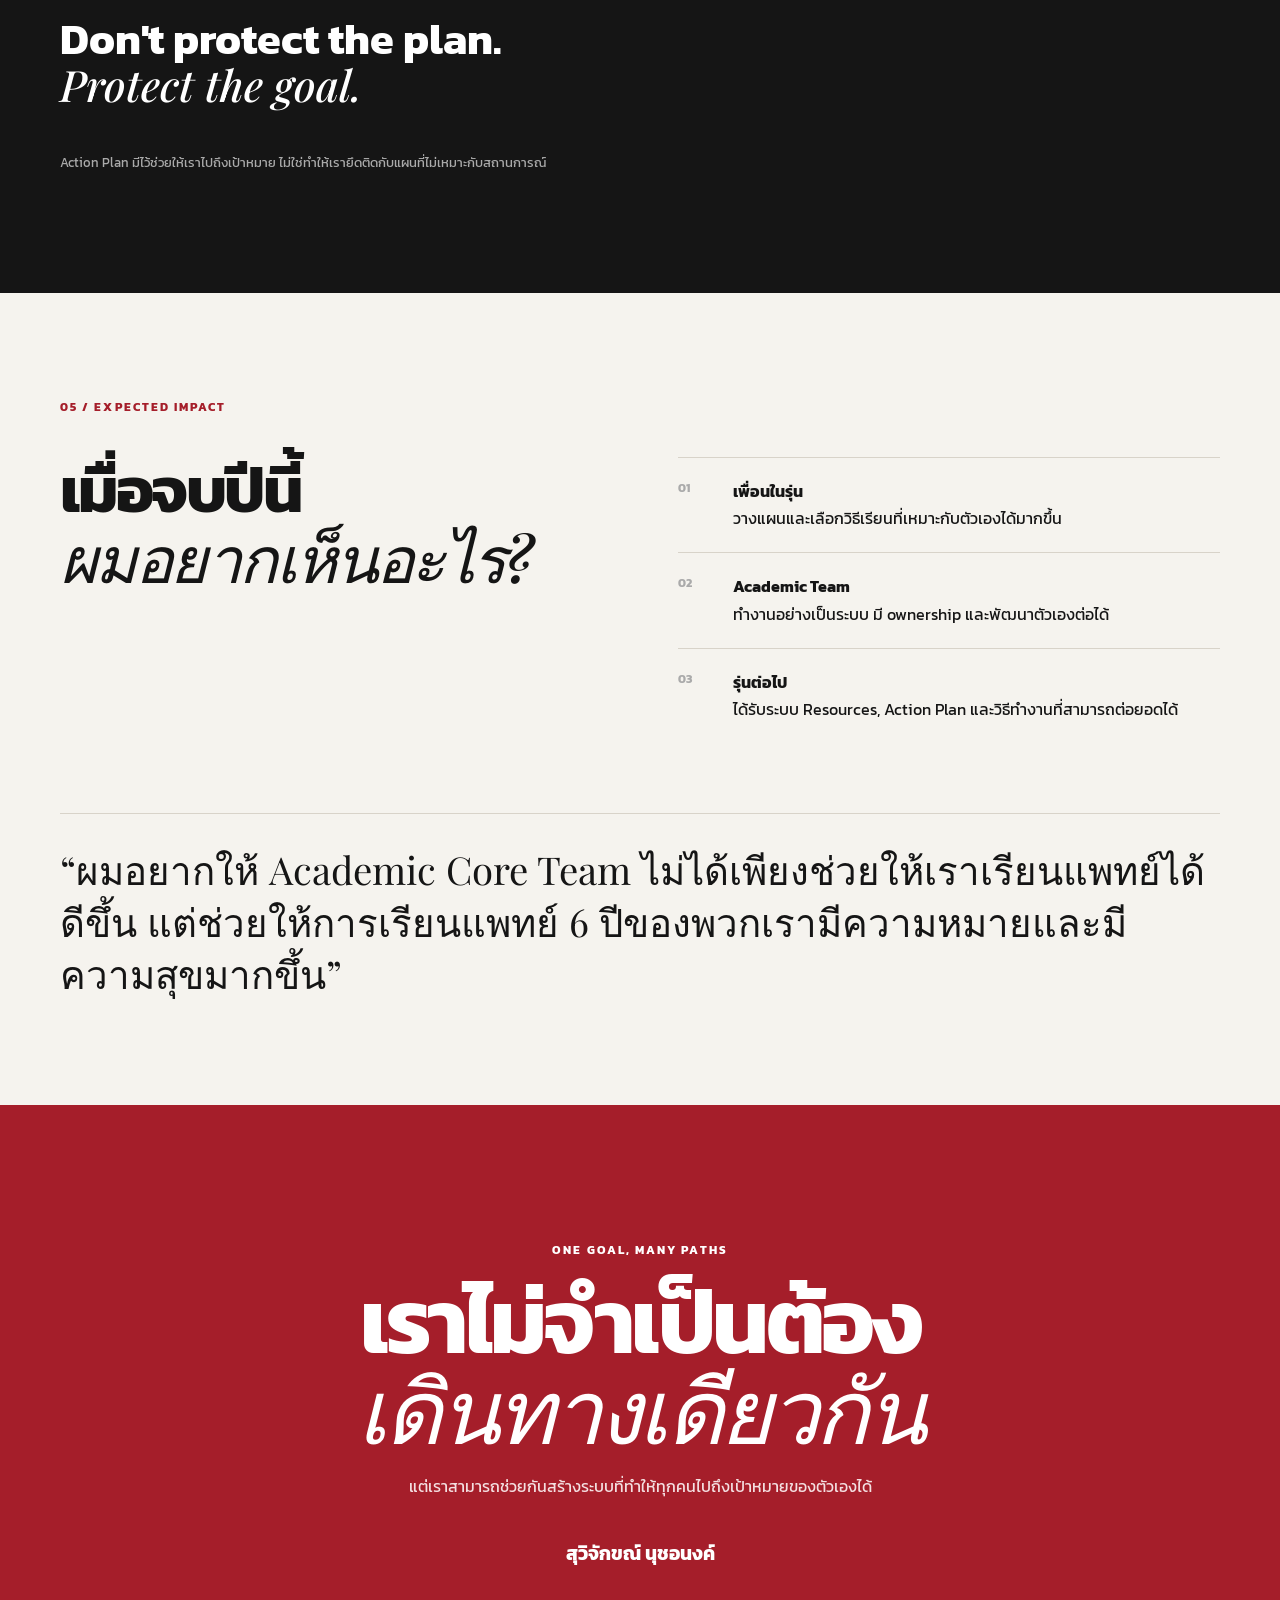
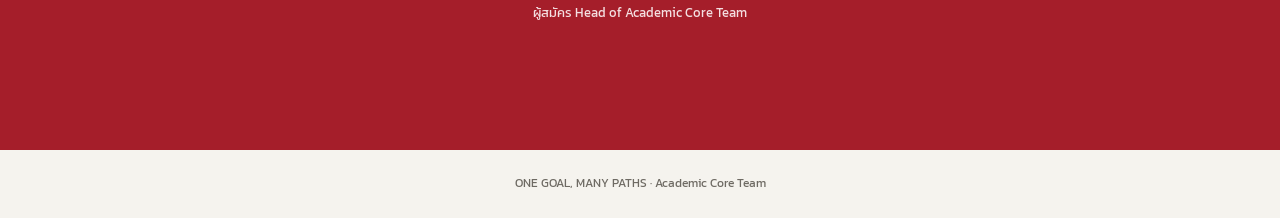
==== commit f5afc8cb: "Update index.html" ====
--- a/index.html
+++ b/index.html
@@ -46,7 +46,7 @@
 <section class="section" id="policies"><div class="label">03 / POLICIES</div><div class="head"><h2>นโยบายหลัก<br><em>One Goal, Many Paths</em></h2><p>ไม่ได้ตั้งใจทำ Resource ให้เยอะที่สุด แต่ตั้งใจออกแบบระบบให้ Resource แต่ละอย่างมีหน้าที่ของมัน</p></div>
 <div class="policies">
 <article class="wide"><b>01</b><div><h3>Academic Action Plan</h3><strong>รู้ล่วงหน้า ว่าอะไรจะมาเมื่อไร</strong><p>แยก Action Plan ตามรายวิชา 191, 192, 193 ระบุ Resource ช่วงเวลาทำงาน deadline ผู้รับผิดชอบหลัก–รอง และมี Head ย่อยดูแลภาพรวมของแต่ละรายวิชา</p><ul><li>กำหนดงานและ deadline ตั้งแต่ต้น</li><li>มีผู้รับผิดชอบชัดเจน</li><li>จัดลำดับความสำคัญของ Resource</li><li>บอกสถานะของ Resource</li><li>ปรับแผนได้เมื่อสถานการณ์เปลี่ยน</li></ul></div></article>
-<div class="action-plan-showcase"><div class="experience-image2"></div><div><h3>เห็นภาพระบบก่อนลงมือทำ</h3><p>ตัวอย่าง Academic Action Plan รายวิชา SIID191 บางส่วน</p></div><div class="experience-image2"><img src="assets/actionplan.jpg" alt="Action Plan"></div></div>
+<div class="action-plan-showcase"><div class="showcase-label">EXAMPLE / ACTION PLAN</div><div><h3>เห็นภาพระบบก่อนลงมือทำ</h3><p>ตัวอย่าง Academic Action Plan รายวิชา SIID191 บางส่วน</p></div><div class="experience-image2"><img src="assets/actionplan.jpg" alt="Action Plan"></div></div>
 <article><b>02</b><h3>สรุป 3 ระดับ</h3><strong>เลือกอ่านสรุปที่มีระดับความลึกที่เหมาะกับเส้นทางของตัวเอง</strong><p>สรุป 3 ระดับ<br>1. Core Knowledge: สรุปคัดเฉพาะประเด็นสำคัญตาม learning objective ของแต่ละบทเรียน<br>2. Further Details: สรุปที่เพิ่มรายละเอียดเนื้อหาเข้าไปมากขึ้น<br>3. Deep Dive: สรุปที่ลงทุกรายละเอียดรวมถึงอาจเพิ่มเติมเนื้อหานอกเหนือบทเรียนที่น่าสนใจ</p><div class="tags"><span>Core Knowledge</span><span>Further Details</span><span>Deep Dive</span></div></article>
 <article><b>03</b><h3>โจทย์ทบทวน 3 ระดับ</h3><strong>จากจำ → เข้าใจ → ประยุกต์</strong><p>โจทย์ทบทวน 3 ระดับ<br>1. Knowledge: โจทย์ทบทวนที่เน้น recall ความรู้<br>2. Comprrehension: โจทย์ทบทวนที่ทดสอบความเข้าใจในเนื้อหา<br>3. Application: โจทย์ที่เน้นการประยุกต์ใช้ในทางการแพทย์</p><div class="tags"><span>Knowledge</span><span>Comprehension</span><span>Application</span></div></article>
 <article><b>04</b><h3>Resources</h3><strong>มี Resources ให้หลากหลายถึง 6 ประเภท</strong><p>1. สรุป: มีสรุปให้เลือก 3 ระดับ<br>2. Lecture Notes: สไลด์ของอาจารย์ที่ผ่านการจดมาแล้ว<br>3. คลิปวิดีโอสอน: คลิปติวโดยฝ่ายวิชาการ อธิบายหัวข้อที่ท้าทายให้เข้าใจมากขึ้นโดยเนื้อหายังคงครบถ้วน<br>4. โจทย์ทบทวน: โจทย์ทบทวนที่มีให้เลือก 3 ระดับ<br>5. Textbook เพิ่มเติม: แนะนำ textbook ที่น่าสนใจในการศึกษาเพิ่มเติม<br>6. ข้อสอบและMock Exam: เฉลยข้อสอบ และทำ Mock Exam เตรียมความพร้อมก่อนสอบ Summative</p></article>
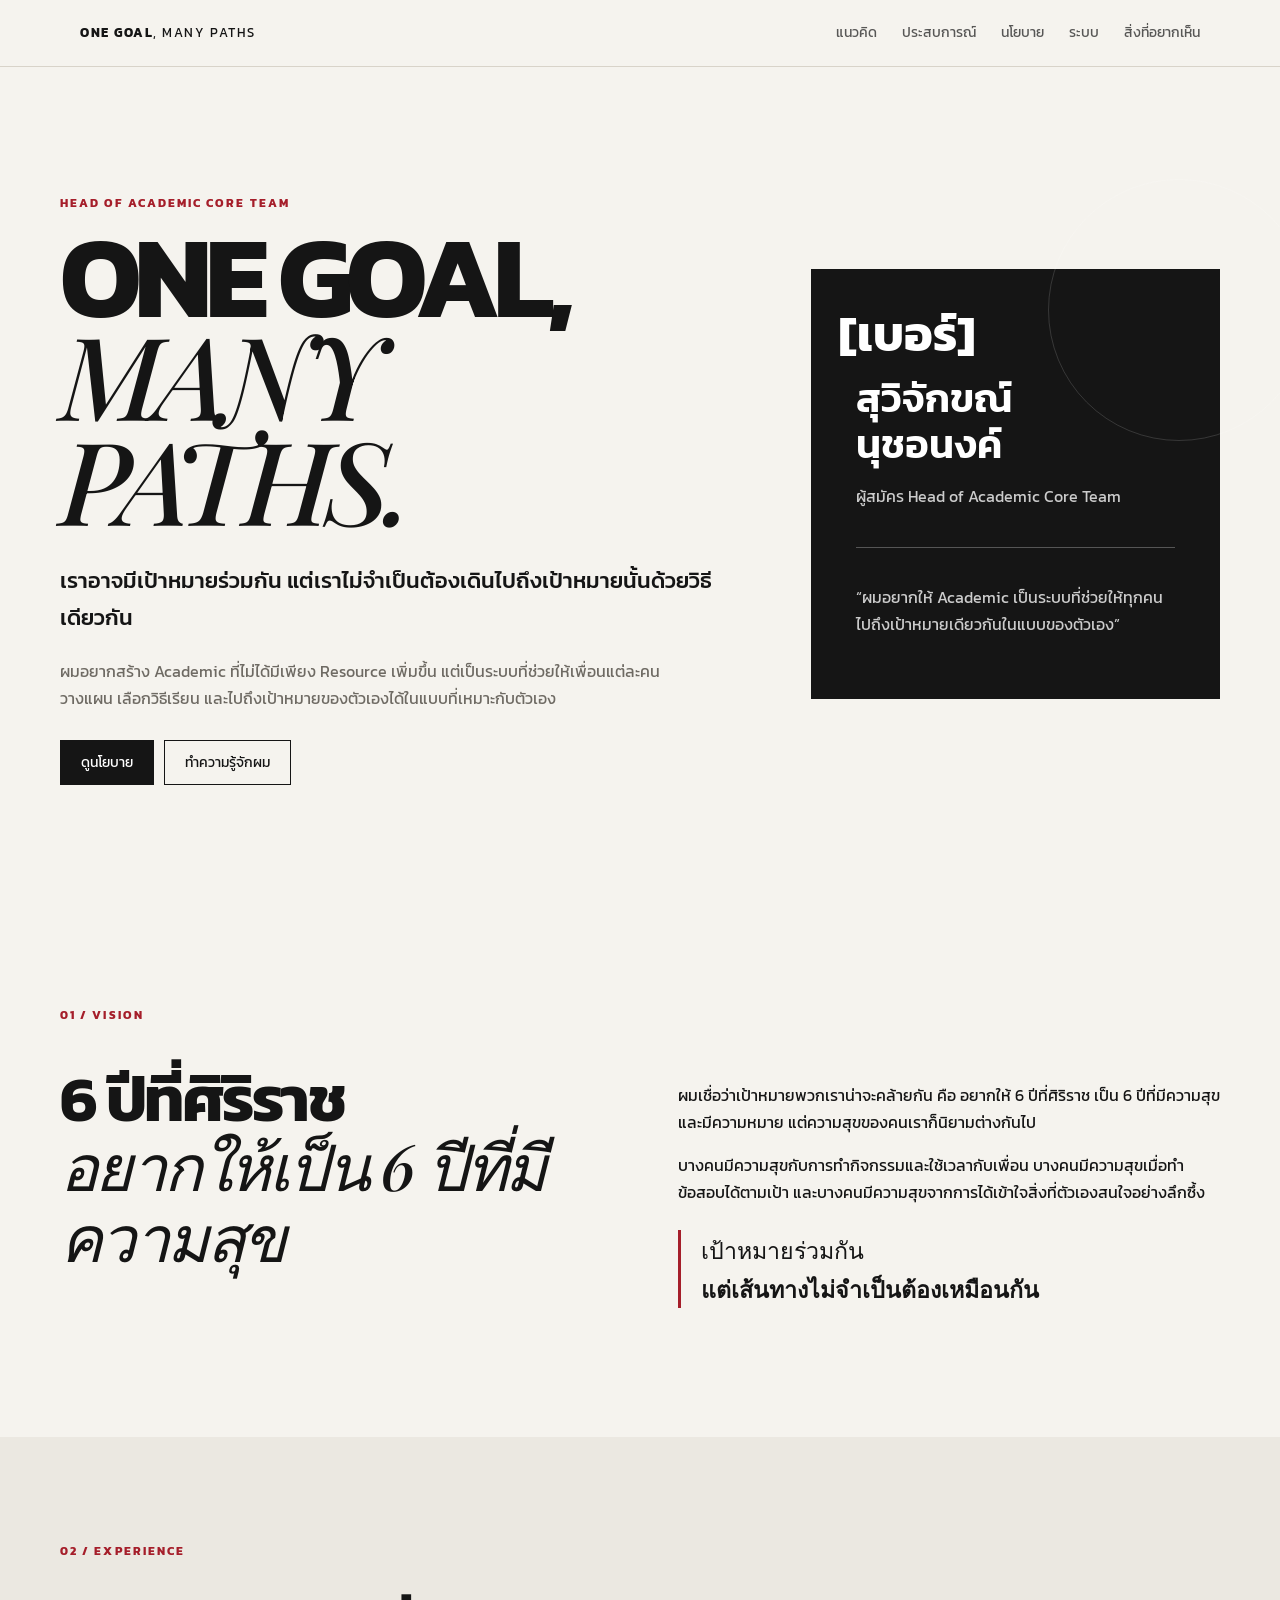
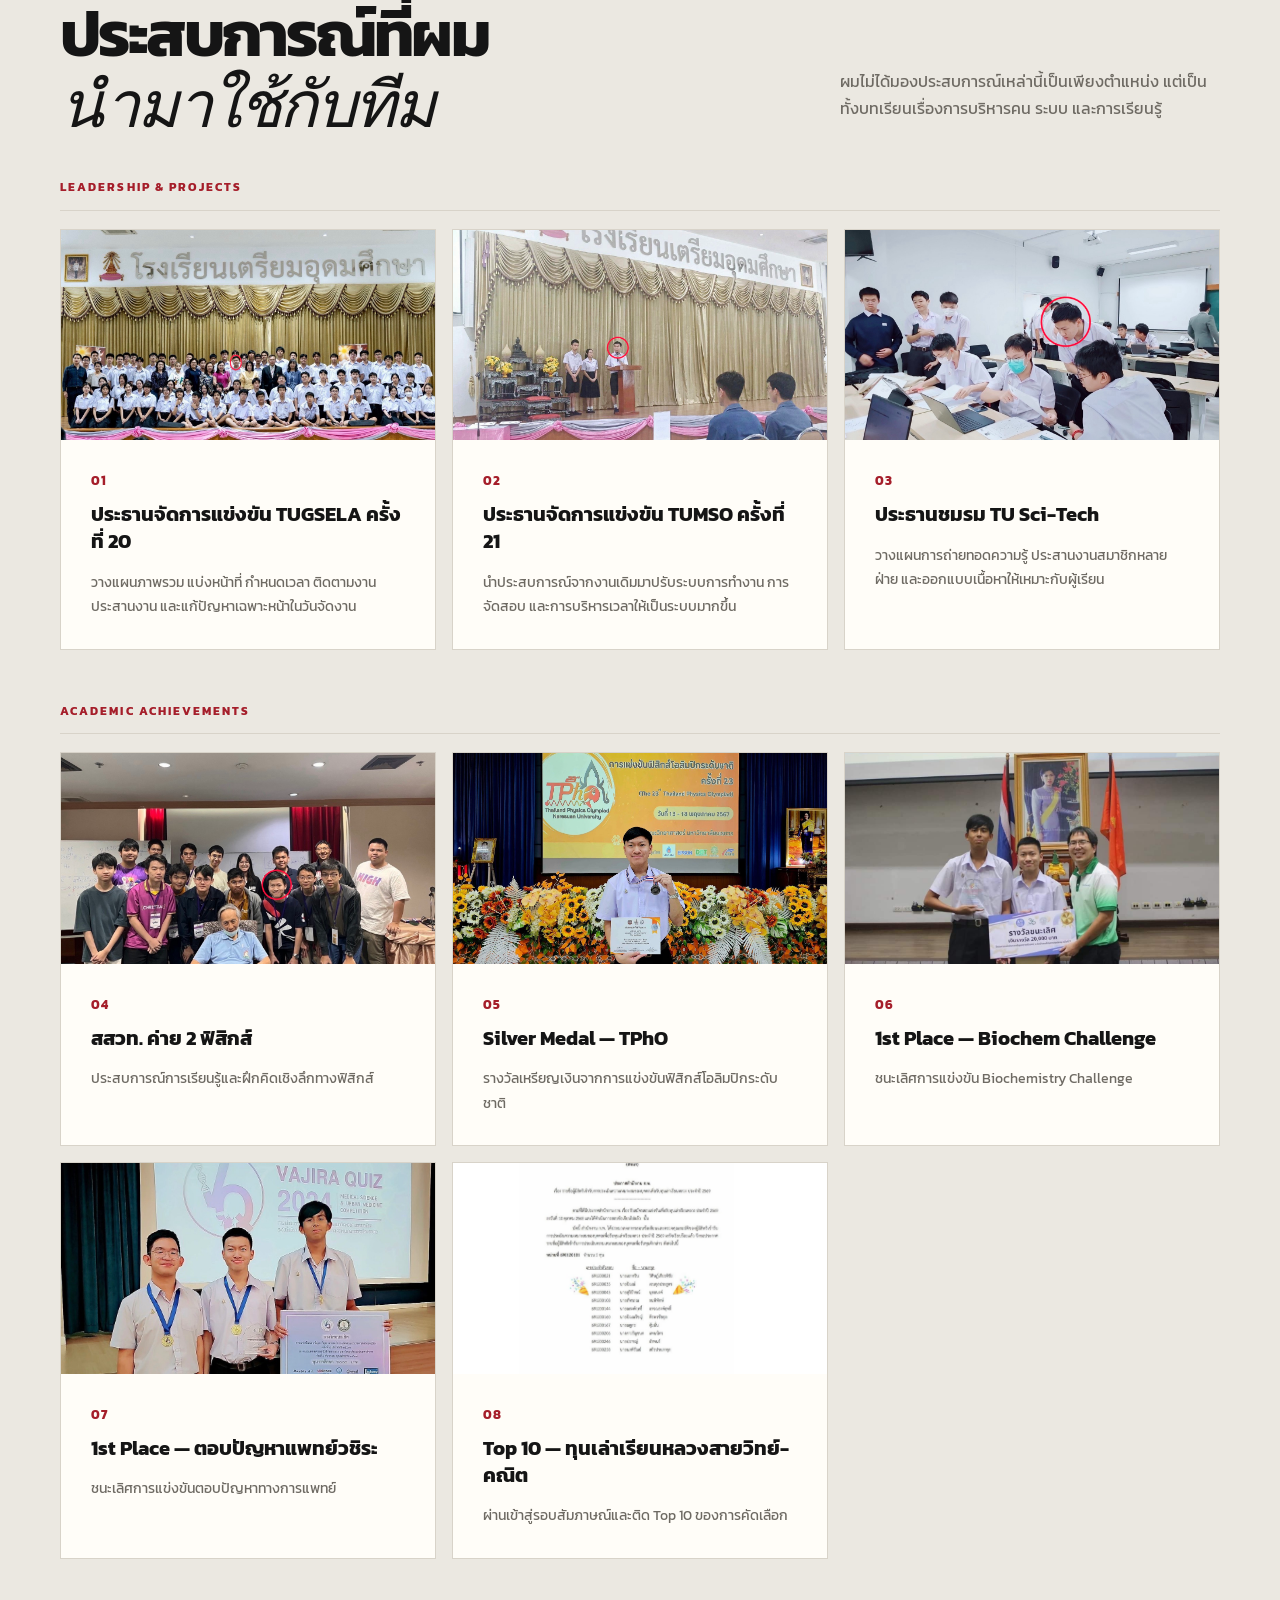
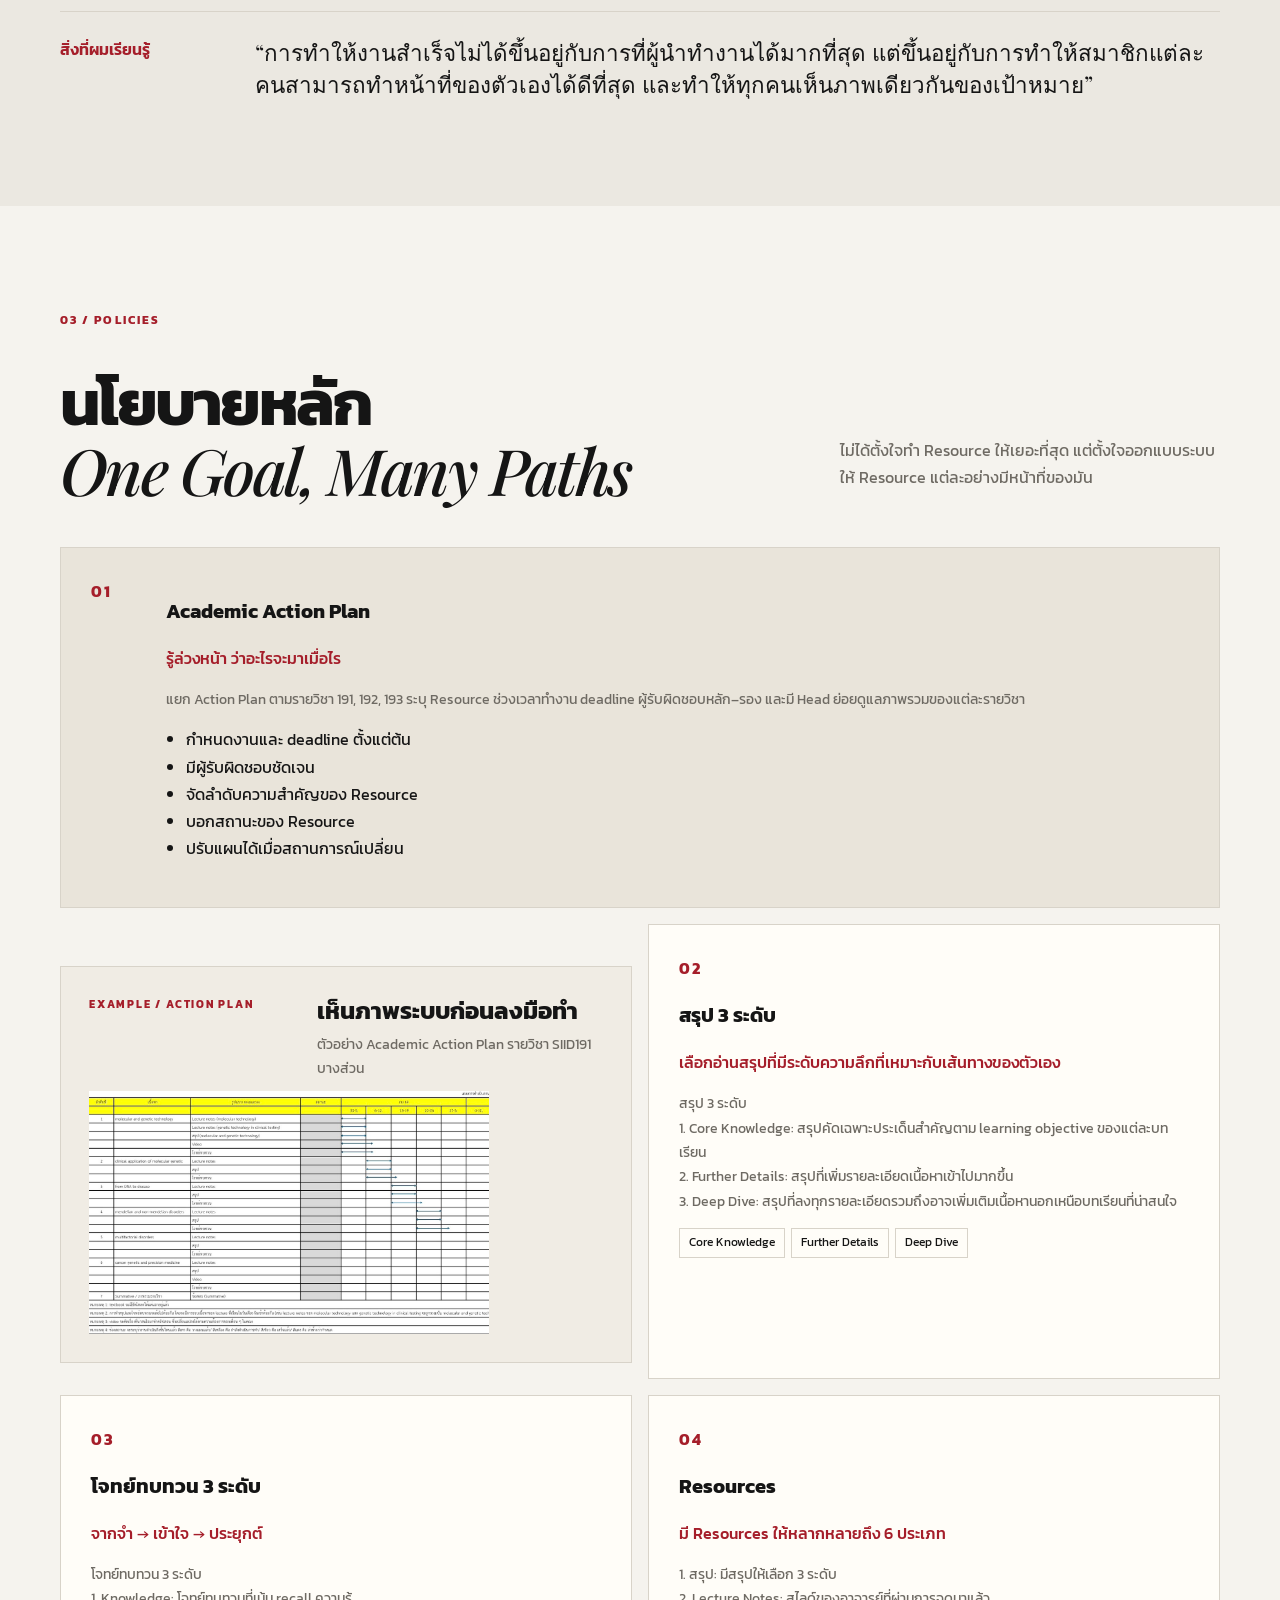
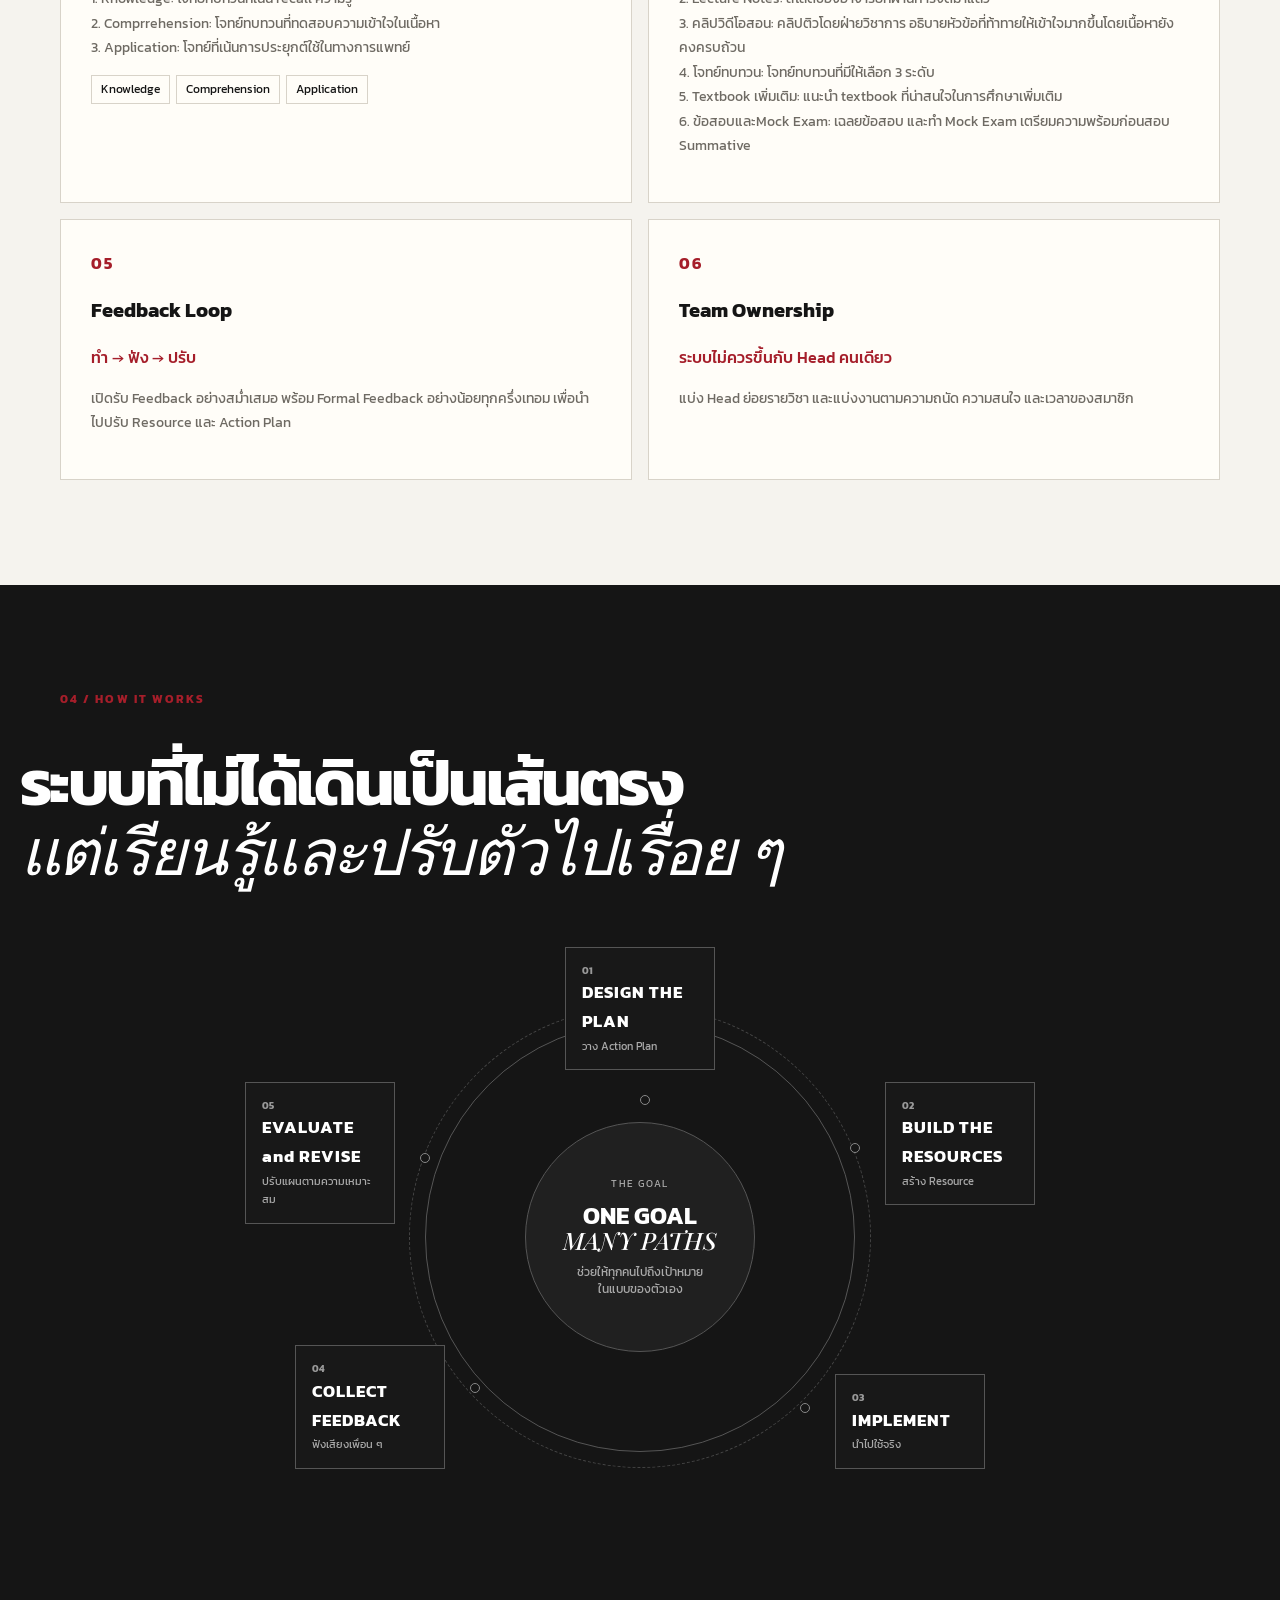
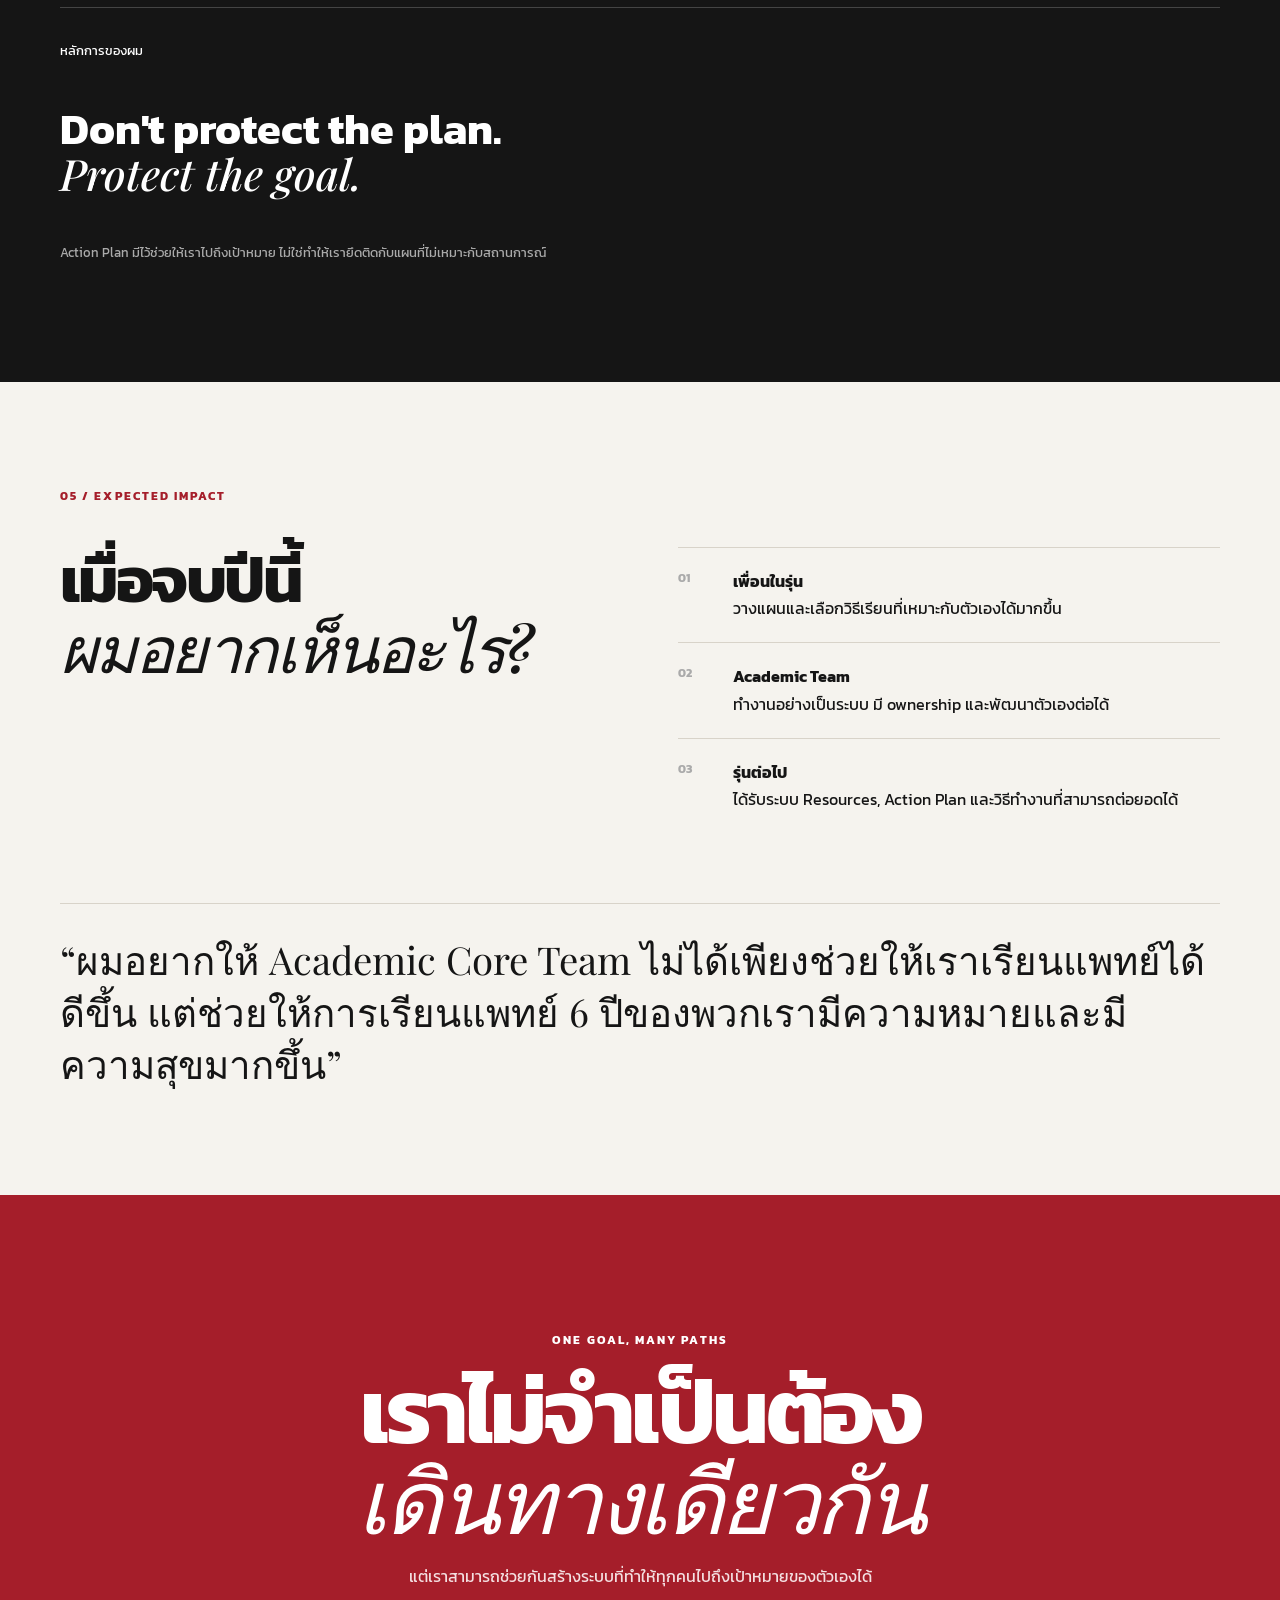
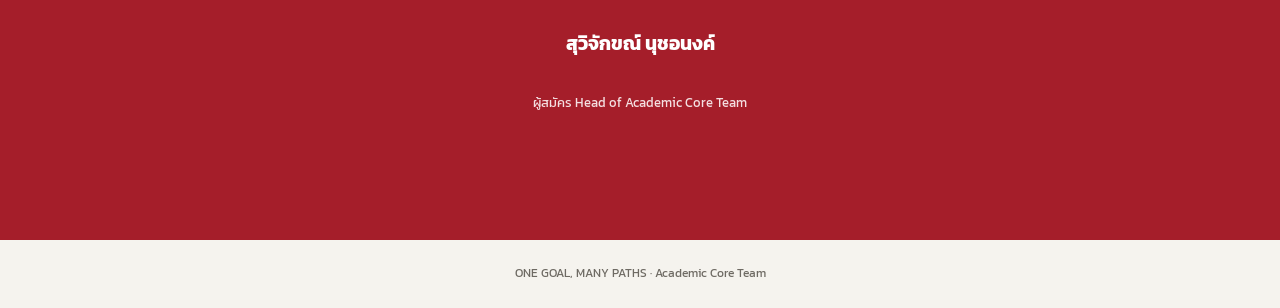
==== commit a747cb40: "Update index.html" ====
--- a/index.html
+++ b/index.html
@@ -35,7 +35,7 @@
 </div></div>
 <div class="experience-group"><div class="group-title">ACADEMIC ACHIEVEMENTS</div><div class="cards experience-grid academic-grid">
 <article class="experience-card"><div class="experience-image"><img src="assets/ipst2.jpg" alt="IPST2"></div><div class="card-copy"><small>04</small><h3>สสวท. ค่าย 2 ฟิสิกส์</h3><p>ประสบการณ์การเรียนรู้และฝึกคิดเชิงลึกทางฟิสิกส์</p></div></article>
-<article class="experience-card"><div class="experience-image"><img src="assets/tpho.jpg" alt="TPhO"></div><div class="card-copy"><small>05</small><h3>Silver Medal — TPhO</h3><p>รางวัลเหรียญเงินจากการแข่งขันฟิสิกส์โอลิมปิกระดับประเทศ</p></div></article>
+<article class="experience-card"><div class="experience-image"><img src="assets/tpho.jpg" alt="TPhO"></div><div class="card-copy"><small>05</small><h3>Silver Medal — TPhO</h3><p>รางวัลเหรียญเงินจากการแข่งขันฟิสิกส์โอลิมปิกระดับชาติ</p></div></article>
 <article class="experience-card"><div class="experience-image"><img src="assets/biochem.jpg" alt="Biochem Challenge"></div><div class="card-copy"><small>06</small><h3>1st Place — Biochem Challenge</h3><p>ชนะเลิศการแข่งขัน Biochemistry Challenge</p></div></article>
 <article class="experience-card"><div class="experience-image"><img src="assets/vajira.jpg" alt="VajiraQuiz"></div><div class="card-copy"><small>07</small><h3>1st Place — ตอบปัญหาแพทย์วชิระ</h3><p>ชนะเลิศการแข่งขันตอบปัญหาทางการแพทย์</p></div></article>
 <article class="experience-card"><div class="experience-image"><img src="assets/king.jpg" alt="King"></div><div class="card-copy"><small>08</small><h3>Top 10 — ทุนเล่าเรียนหลวงสายวิทย์-คณิต</h3><p>ผ่านเข้าสู่รอบสัมภาษณ์และติด Top 10 ของการคัดเลือก</p></div></article>
--- a/style.css
+++ b/style.css
@@ -16,12 +16,12 @@
 }
 
 .experience-image2{
-    width: 100%;
+    width: 200%;
     overflow: hidden;
 }
 
 .experience-image2 img{
-    width: 100%;
+    width: 200%;
     height: auto;
     display: block;
 }
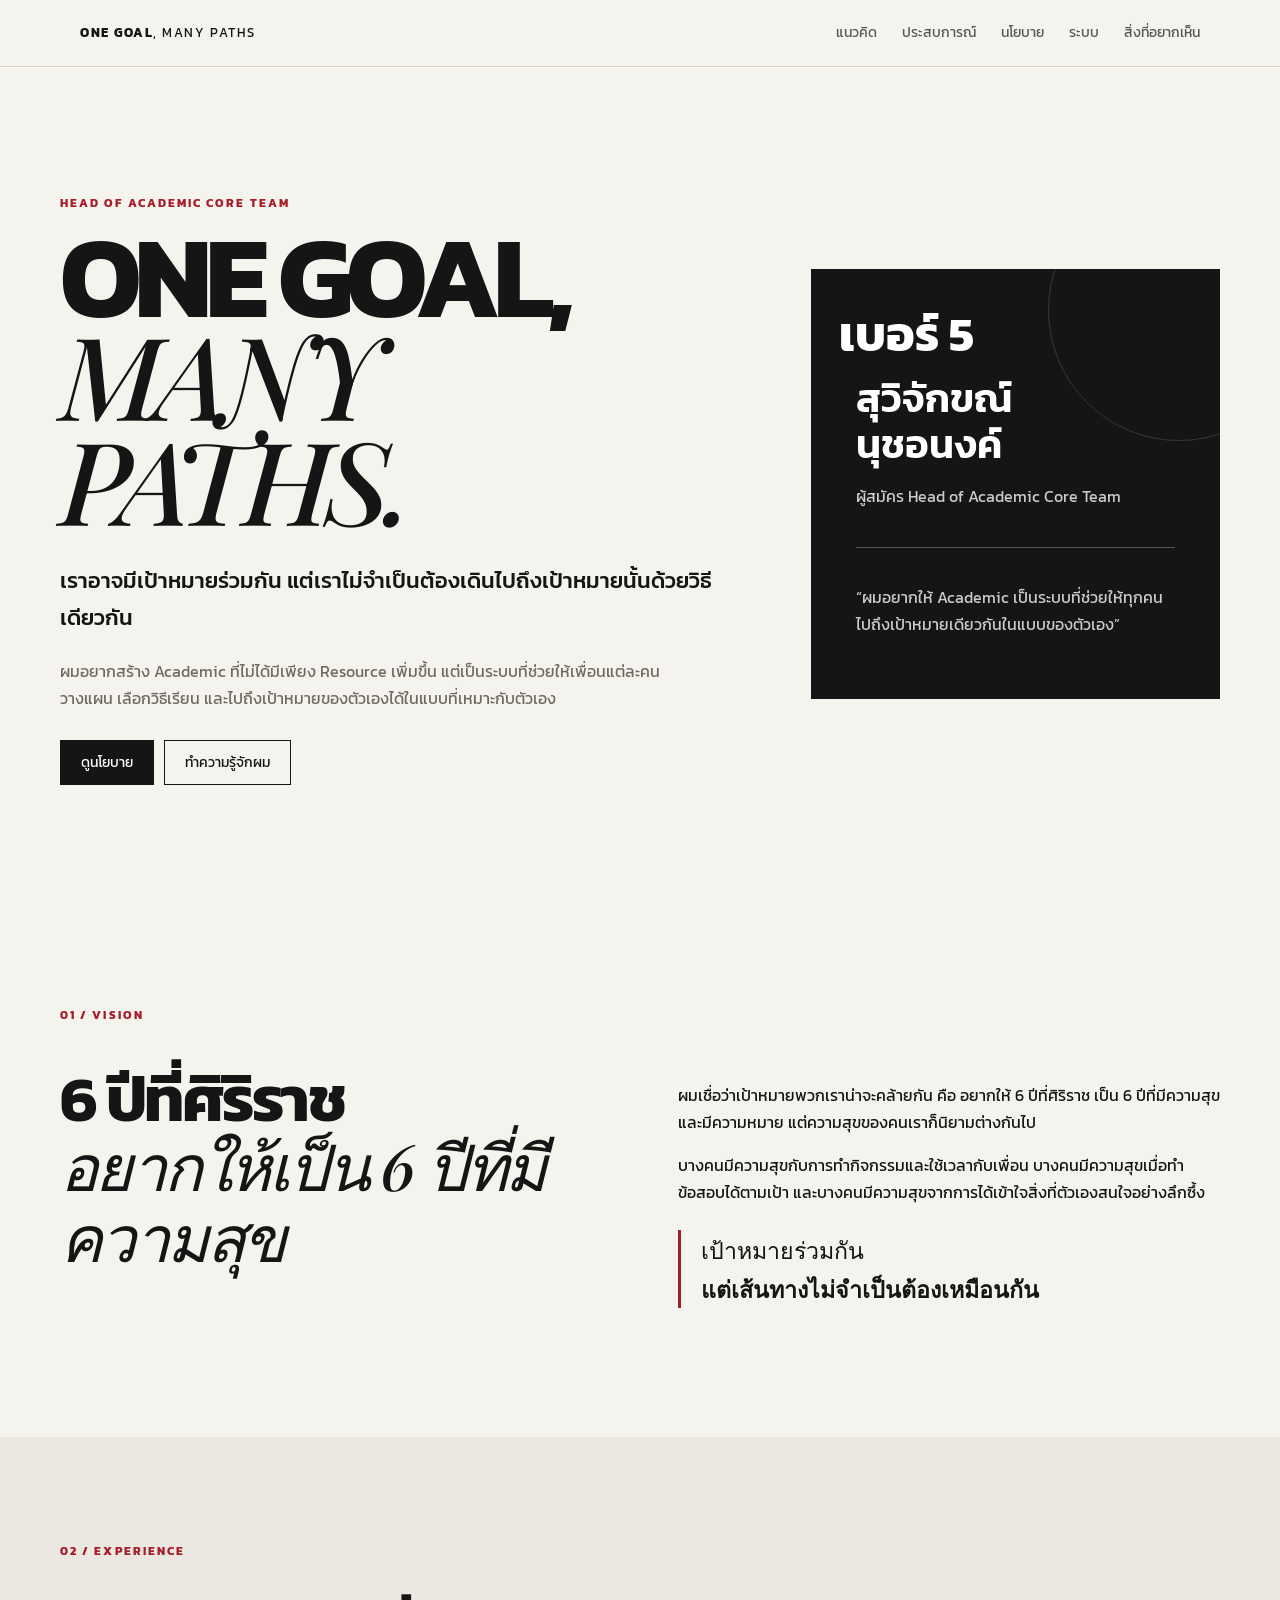
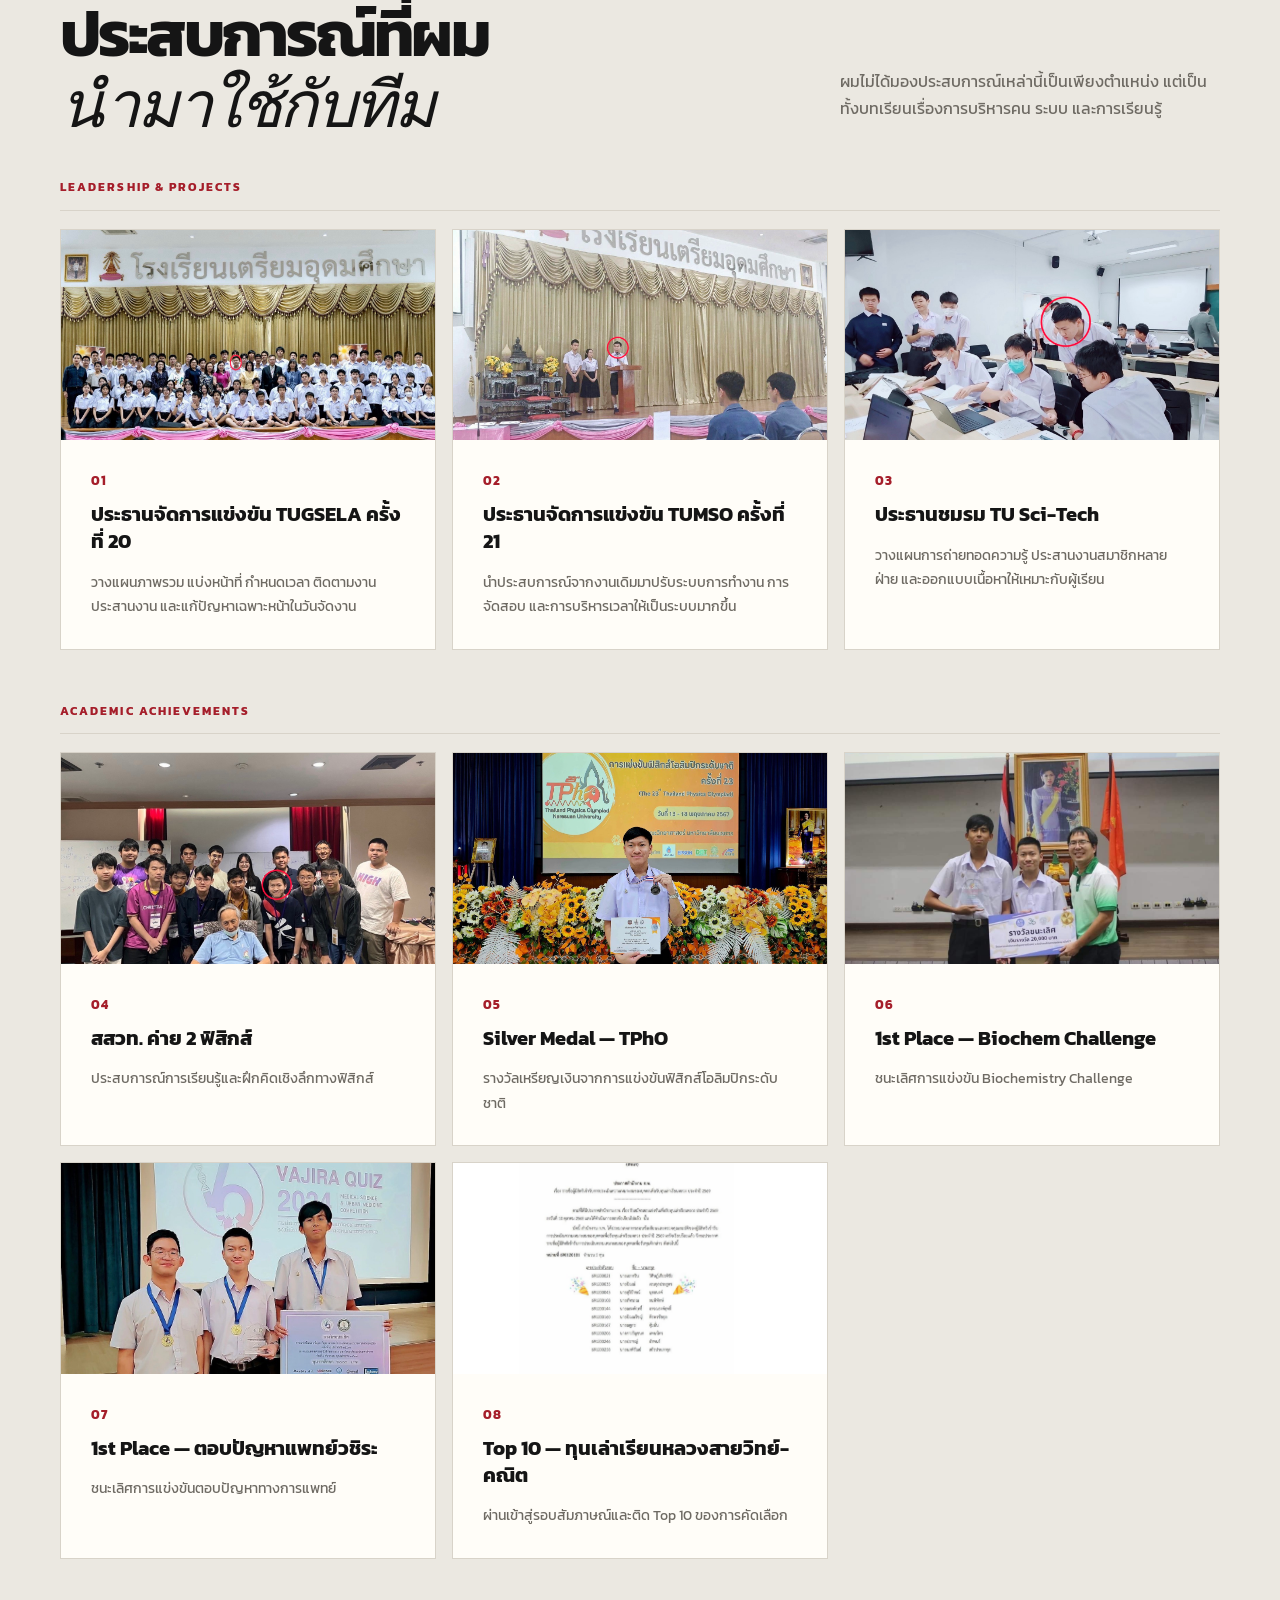
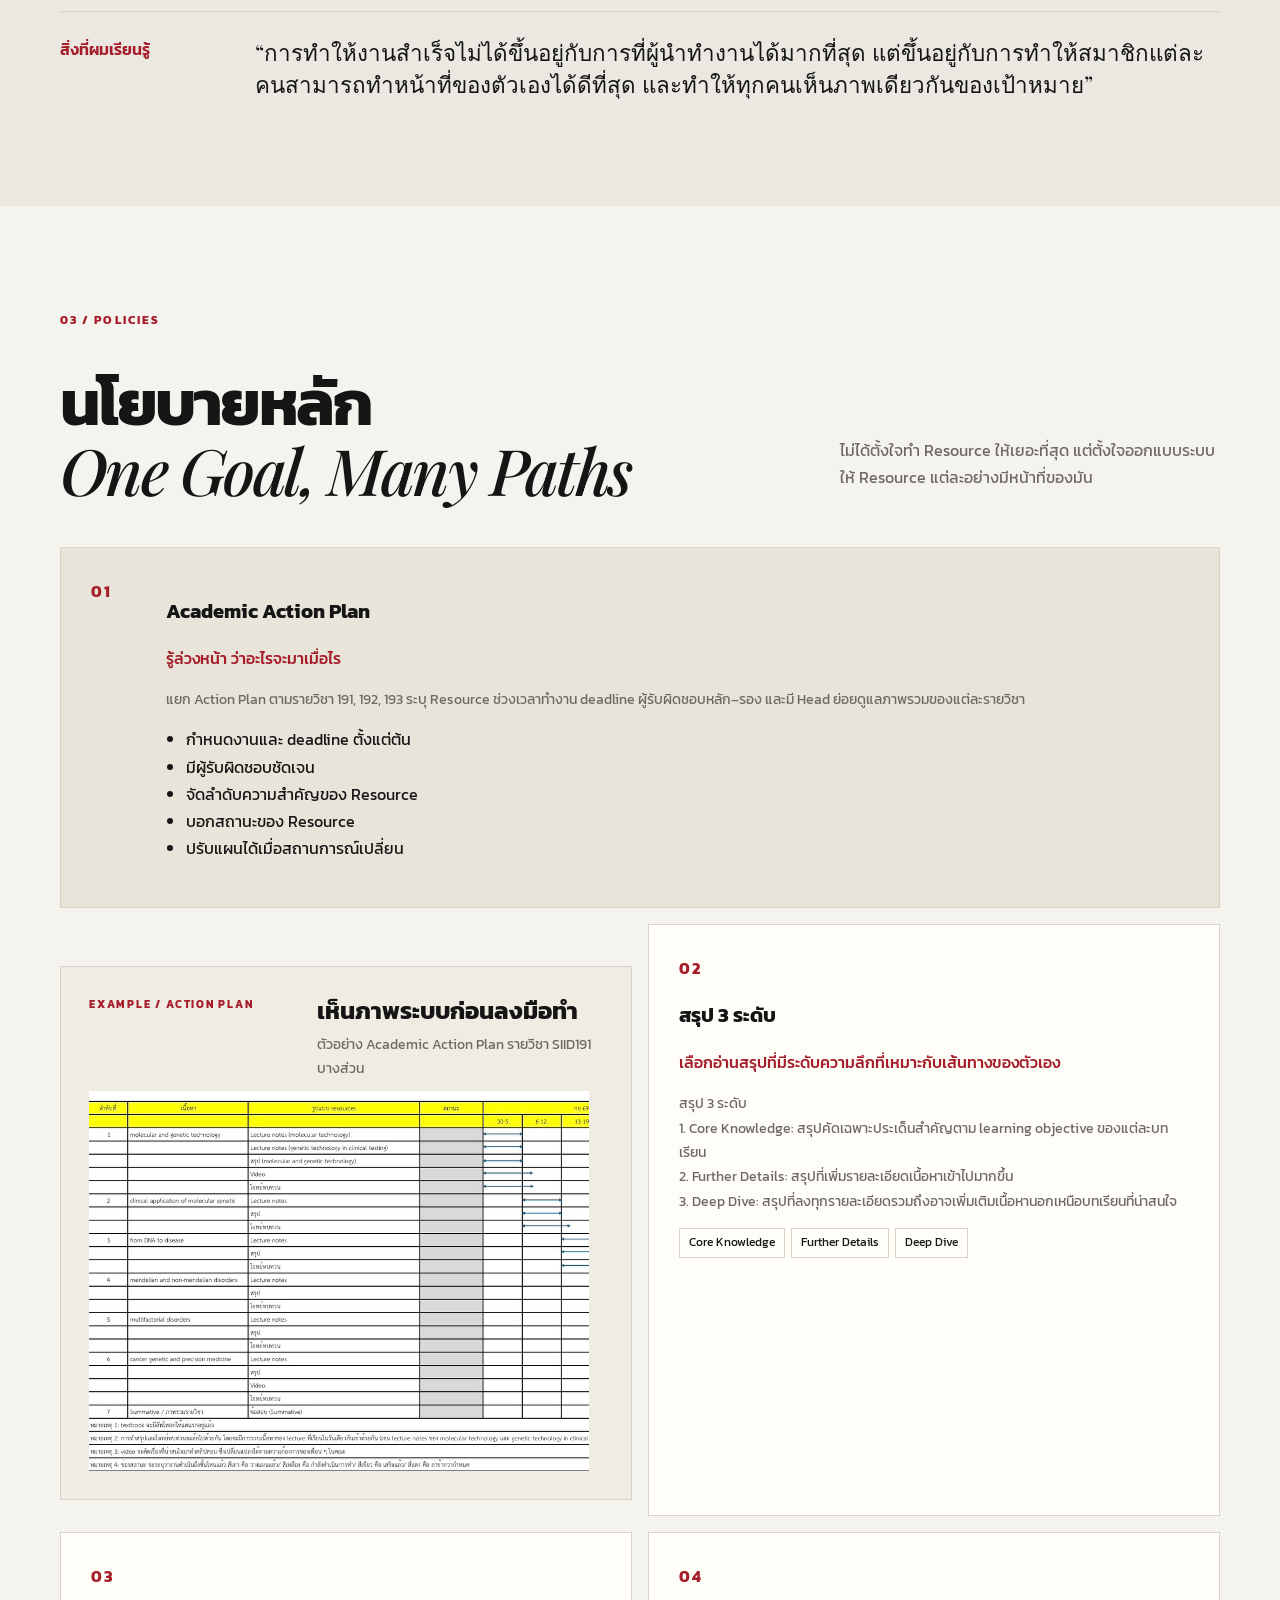
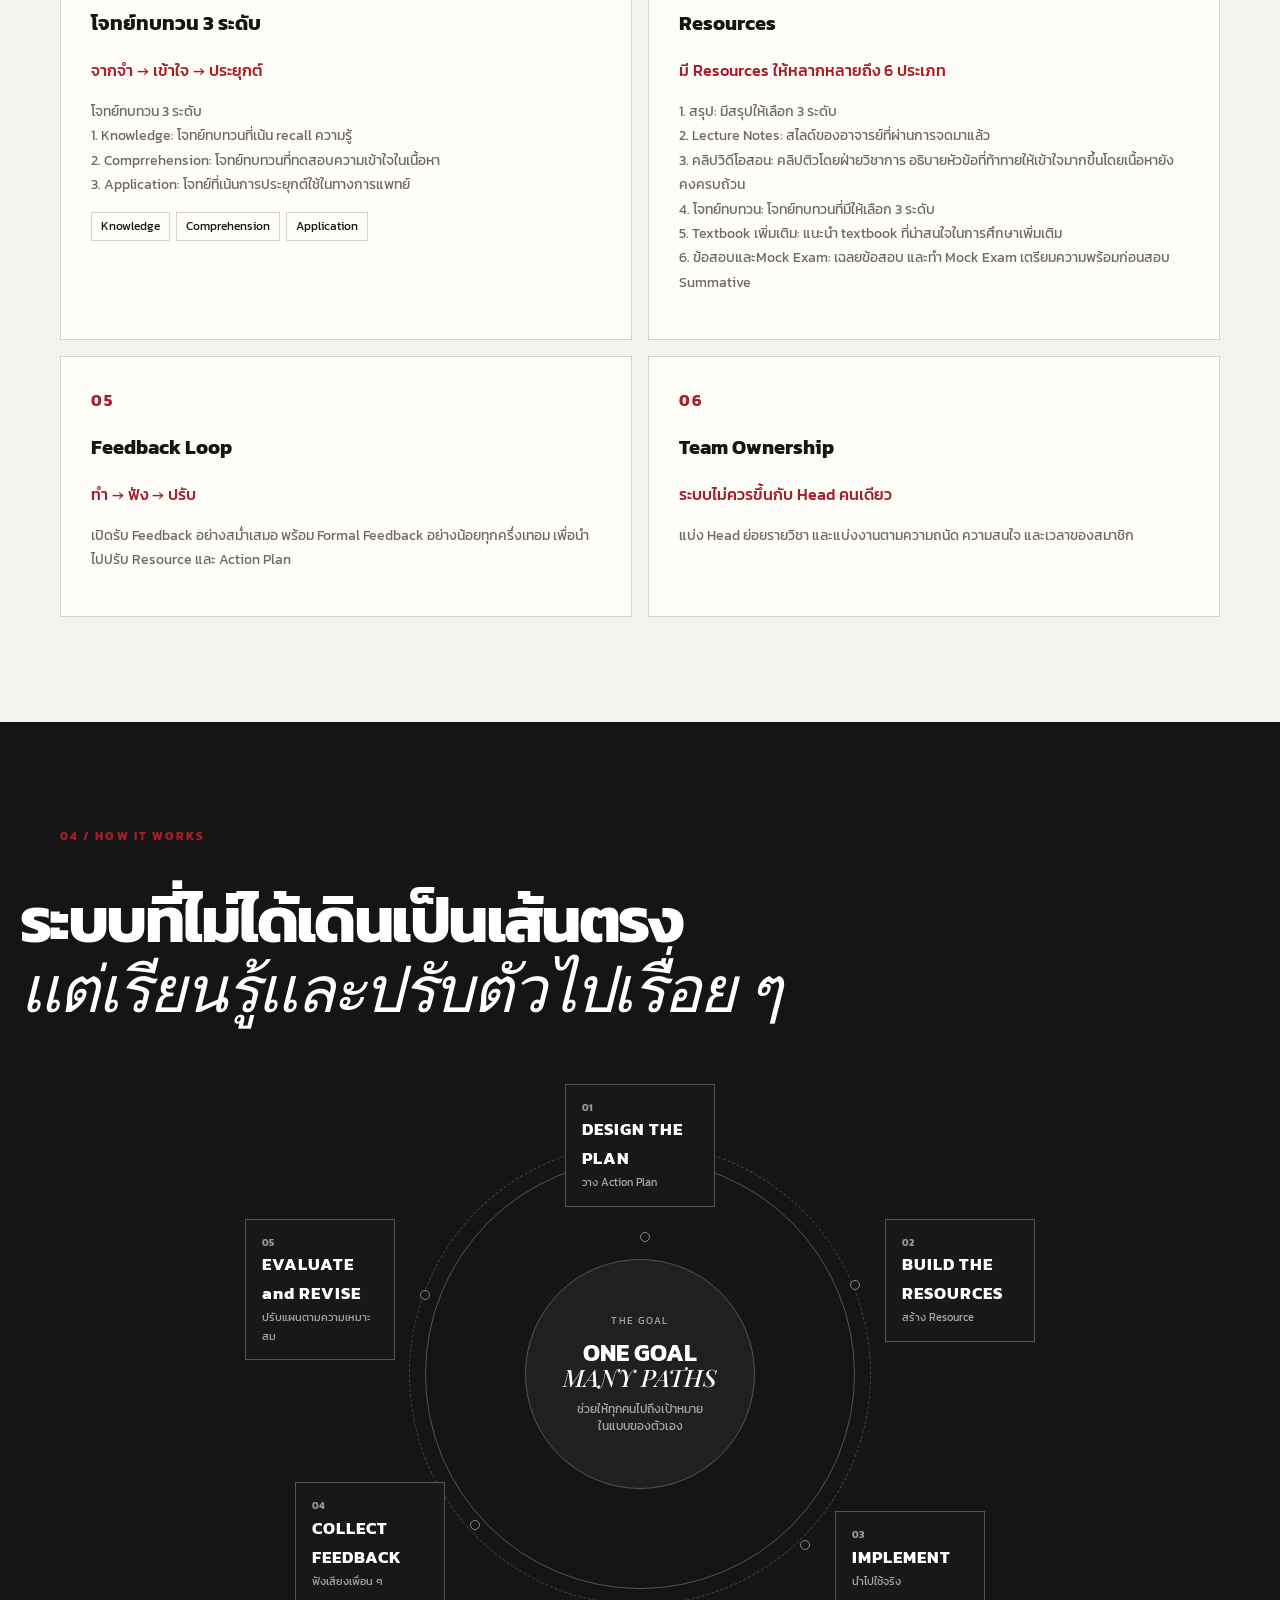
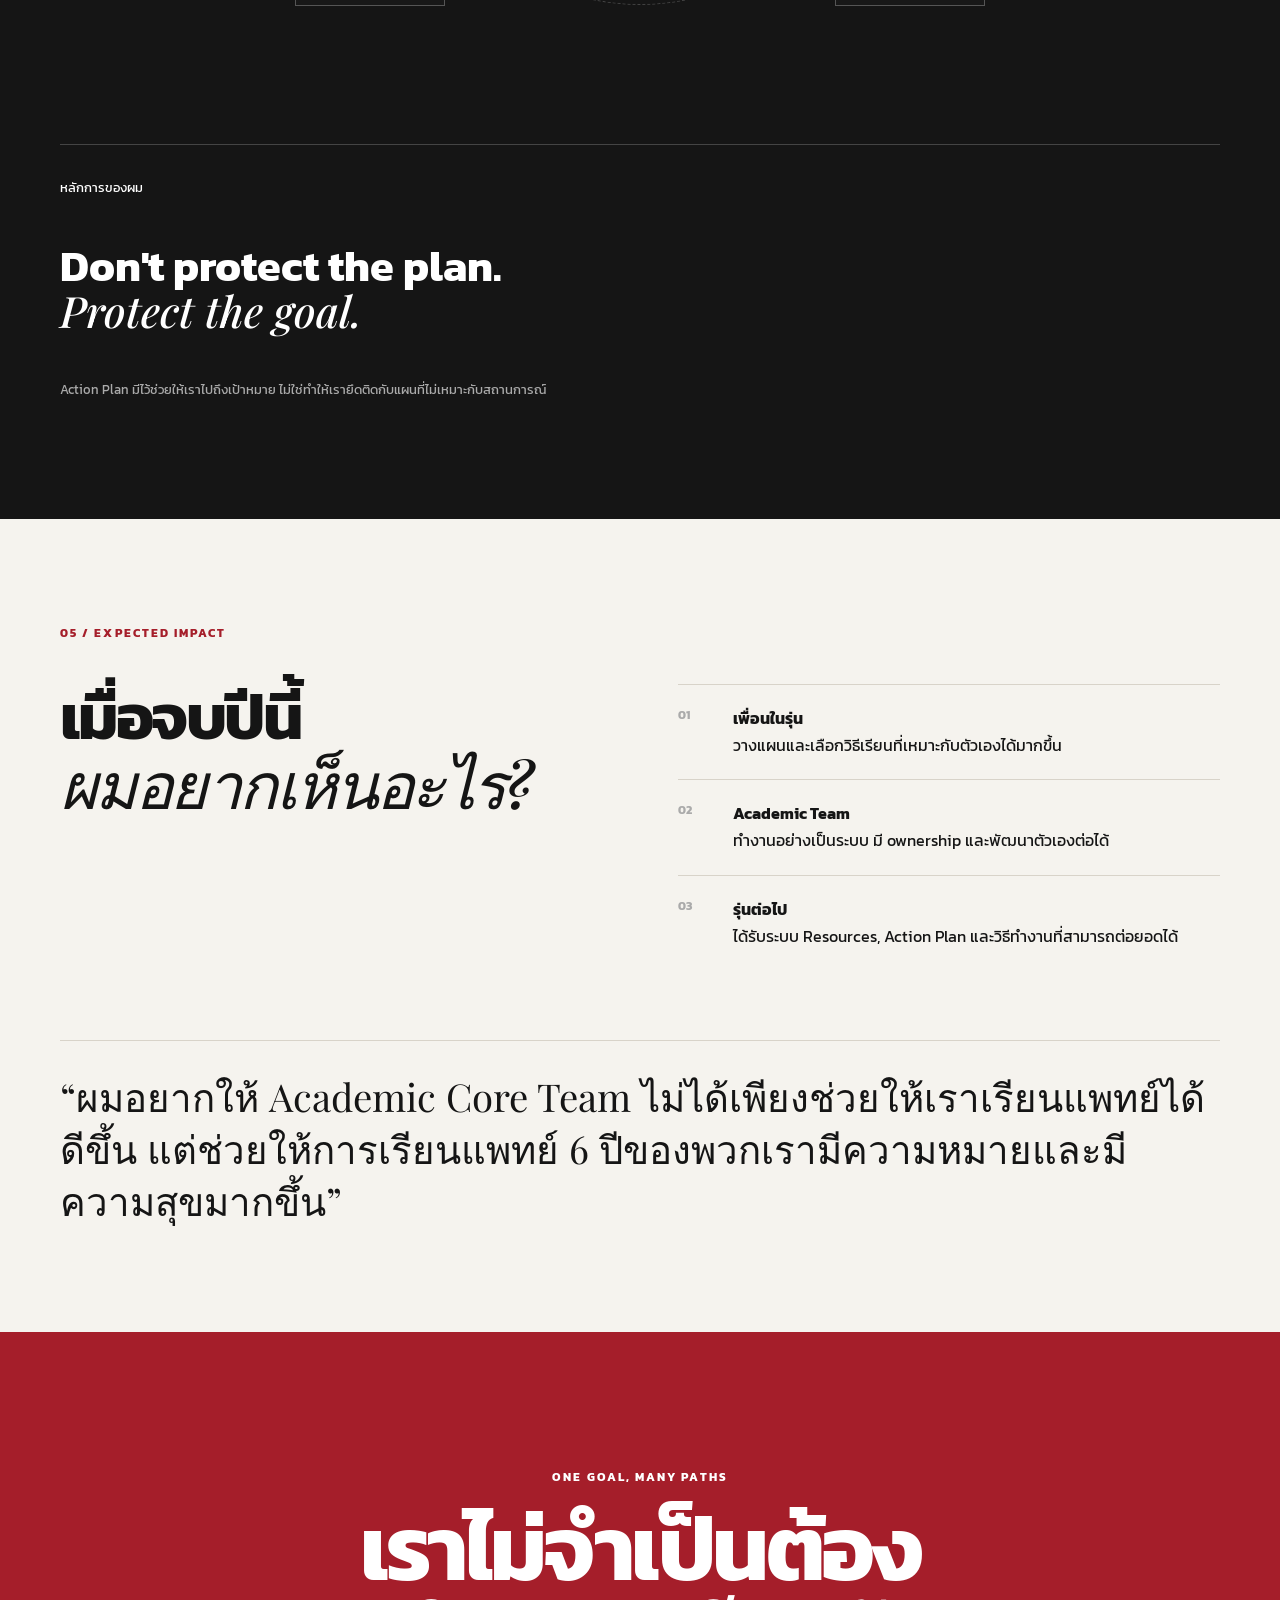
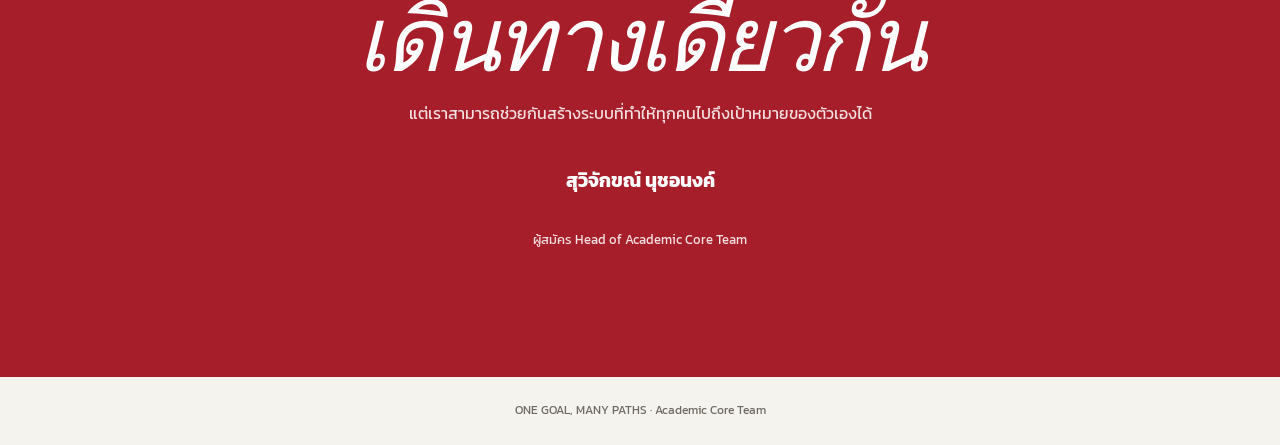
==== commit 1e601bc9: "Update index.html" ====
--- a/index.html
+++ b/index.html
@@ -18,7 +18,7 @@
 <p class="lead">เราอาจมีเป้าหมายร่วมกัน แต่เราไม่จำเป็นต้องเดินไปถึงเป้าหมายนั้นด้วยวิธีเดียวกัน</p>
 <p class="muted">ผมอยากสร้าง Academic ที่ไม่ได้มีเพียง Resource เพิ่มขึ้น แต่เป็นระบบที่ช่วยให้เพื่อนแต่ละคนวางแผน เลือกวิธีเรียน และไปถึงเป้าหมายของตัวเองได้ในแบบที่เหมาะกับตัวเอง</p>
 <div class="actions"><a class="btn dark" href="#policies">ดูนโยบาย</a><a class="btn" href="#experience">ทำความรู้จักผม</a></div></div>
-<div class="hero-card"><div class="num">[เบอร์]</div><div class="name">สุวิจักขณ์<br>นุชอนงค์</div><p>ผู้สมัคร Head of Academic Core Team</p><hr><p>“ผมอยากให้ Academic เป็นระบบที่ช่วยให้ทุกคนไปถึงเป้าหมายเดียวกันในแบบของตัวเอง”</p></div>
+<div class="hero-card"><div class="num">เบอร์ 5</div><div class="name">สุวิจักขณ์<br>นุชอนงค์</div><p>ผู้สมัคร Head of Academic Core Team</p><hr><p>“ผมอยากให้ Academic เป็นระบบที่ช่วยให้ทุกคนไปถึงเป้าหมายเดียวกันในแบบของตัวเอง”</p></div>
 </div></section>
 
 <section class="section" id="vision"><div class="label">01 / VISION</div><div class="twocol">
--- a/style.css
+++ b/style.css
@@ -16,12 +16,12 @@
 }
 
 .experience-image2{
-    width: 200%;
+    width: 250%;
     overflow: hidden;
 }
 
 .experience-image2 img{
-    width: 200%;
+    width: 250%;
     height: auto;
     display: block;
 }
